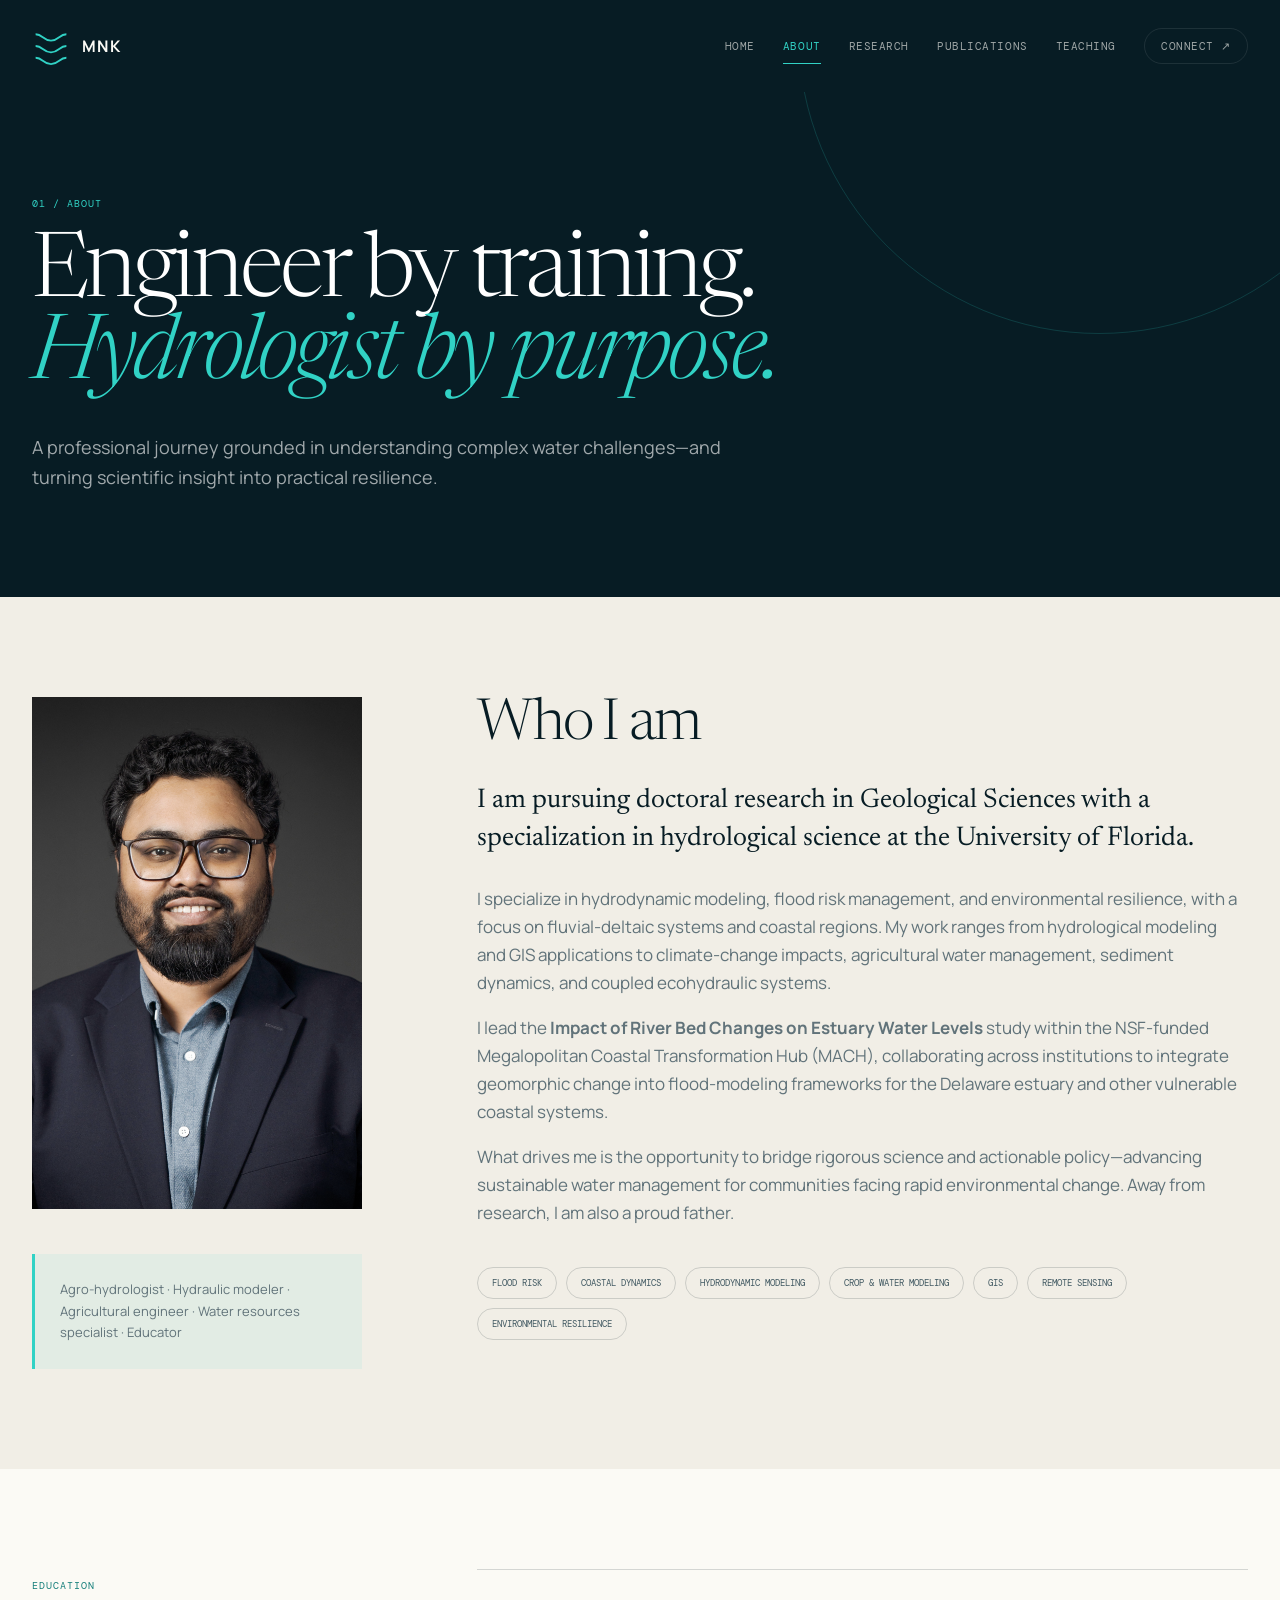
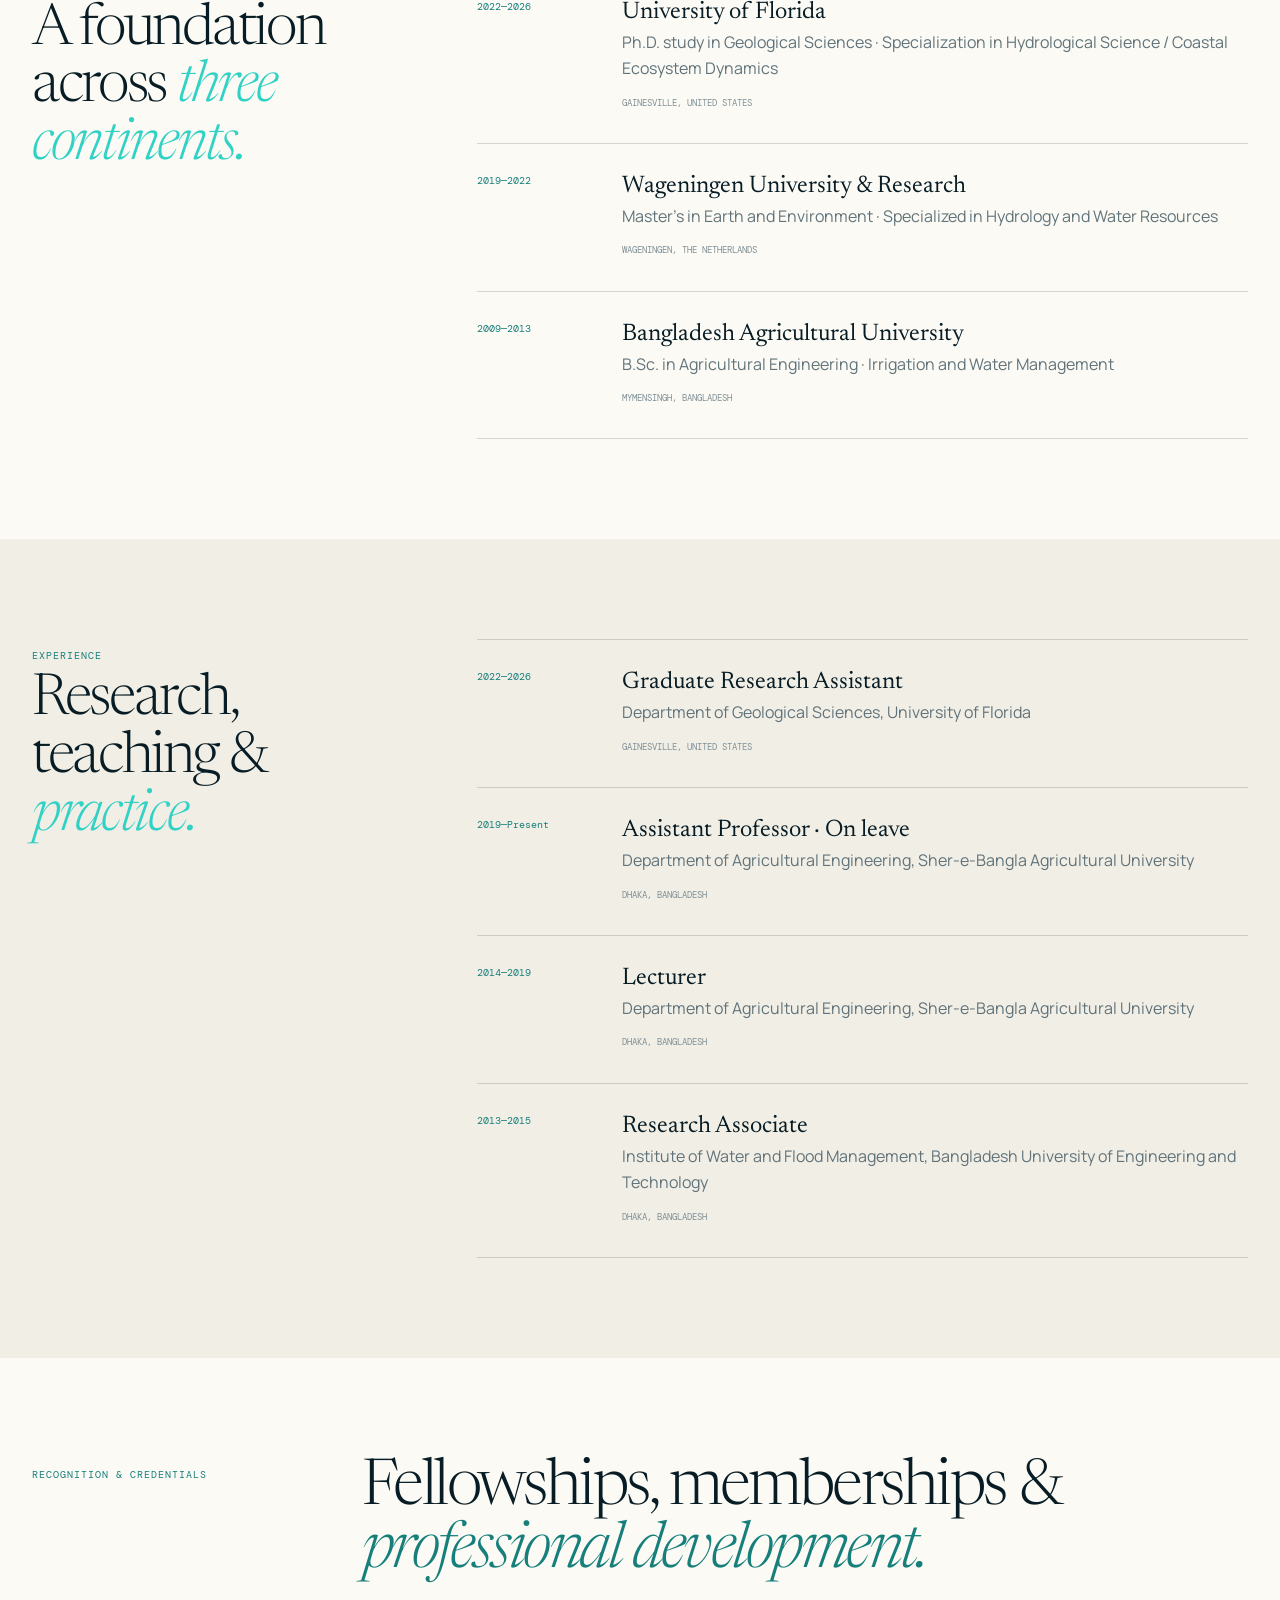
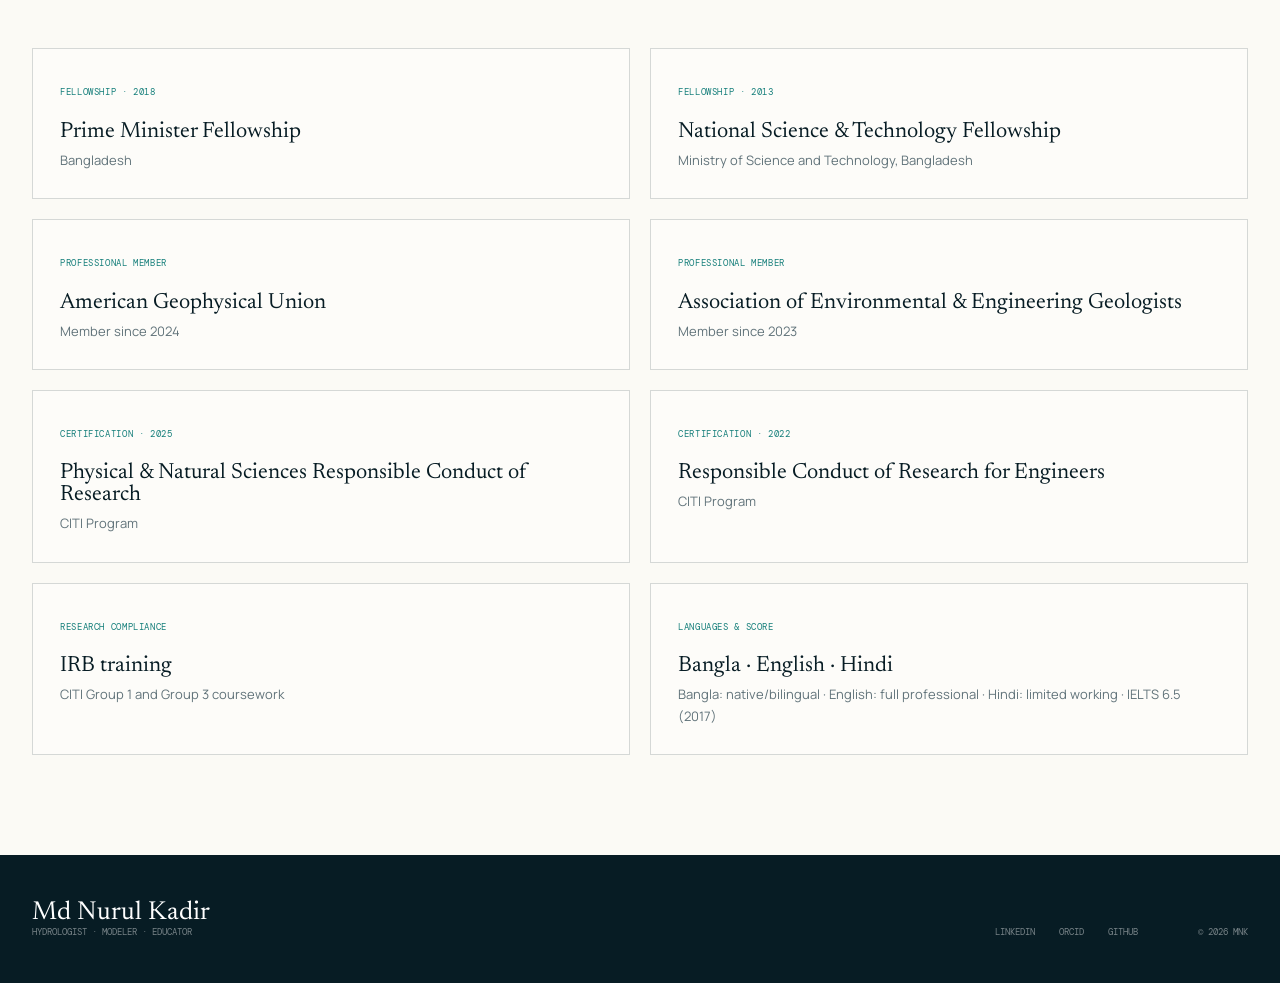
==== about.html @ e94e2f4f "Refactor about.html for improved structure and content Signed-off-by: mnkadir <98052305+mnkadir@user" ====
<!doctype html>
<html lang="en">
<head>
  <meta charset="UTF-8">
  <meta name="viewport" content="width=device-width, initial-scale=1">
  <meta name="description" content="Biography, education, experience, awards, certifications, languages, and professional affiliations of Md Nurul Kadir.">
  <title>About — Md Nurul Kadir</title>
  <link rel="icon" href="assets/favicon.svg">
  <link rel="preconnect" href="https://fonts.googleapis.com">
  <link rel="preconnect" href="https://fonts.gstatic.com" crossorigin>
  <link href="https://fonts.googleapis.com/css2?family=DM+Mono:wght@300;400;500&family=Manrope:wght@400;500;600;700&family=Newsreader:opsz,wght@6..72,300;6..72,400;6..72,500&display=swap" rel="stylesheet">
  <link rel="stylesheet" href="styles.css">
</head>

<body data-page="about">
  <a class="skip-link" href="#main">Skip to content</a>
  <div class="progress"></div>

  <header class="site-header">
    <a class="brand" href="index.html">
      <svg viewBox="0 0 42 42">
        <path d="M4 8c8 0 8 7 17 7s9-7 17-7M4 21c8 0 8 7 17 7s9-7 17-7M4 34c8 0 8 7 17 7s9-7 17-7"/>
      </svg>
      <span>MNK</span>
    </a>
    <button class="menu" aria-expanded="false" aria-controls="nav">
      <span></span>
      <span></span>
      <b class="sr-only">Menu</b>
    </button>
    <nav id="nav">
      <a data-nav="home" href="index.html">Home</a>
      <a data-nav="about" href="about.html">About</a>
      <a data-nav="research" href="research.html">Research</a>
      <a data-nav="publications" href="publications.html">Publications</a>
      <a data-nav="teaching" href="teaching.html">Teaching</a>
      <a data-nav="contact" class="nav-contact" href="contact.html">Connect ↗</a>
    </nav>
  </header>

  <main id="main">
    <section class="page-hero">
      <div class="shell reveal">
        <p class="page-kicker">01 / About</p>
        <h1>Engineer by training.<br><em>Hydrologist by purpose.</em></h1>
        <p class="page-lede">A professional journey grounded in understanding complex water challenges—and turning scientific insight into practical resilience.</p>
      </div>
    </section>

    <section class="page-section">
      <div class="shell split">
        <aside class="side-photo reveal">
          <img src="assets/md-nurul-kadir.jpg" alt="Portrait of Md Nurul Kadir" width="512" height="512">
          <div class="source-note">Agro-hydrologist · Hydraulic modeler · Agricultural engineer · Water resources specialist · Educator</div>
        </aside>

        <div class="prose reveal">
          <h2 class="content-title">Who I am</h2>
          <p class="lead">I am pursuing doctoral research in Geological Sciences with a specialization in hydrological science at the University of Florida.</p>
          <p>I specialize in hydrodynamic modeling, flood risk management, and environmental resilience, with a focus on fluvial-deltaic systems and coastal regions. My work ranges from hydrological modeling and GIS applications to climate-change impacts, agricultural water management, sediment dynamics, and coupled ecohydraulic systems.</p>
          <p>I lead the <a href="https://coastalhub.org" target="_blank" rel="noopener noreferrer"><strong>Impact of River Bed Changes on Estuary Water Levels</strong></a> study within the NSF-funded Megalopolitan Coastal Transformation Hub (MACH), collaborating across institutions to integrate geomorphic change into flood-modeling frameworks for the Delaware estuary and other vulnerable coastal systems.</p>
          <p>What drives me is the opportunity to bridge rigorous science and actionable policy—advancing sustainable water management for communities facing rapid environmental change. Away from research, I am also a proud father.</p>
          <div class="chips">
            <span>Flood risk</span>
            <span>Coastal dynamics</span>
            <span>Hydrodynamic modeling</span>
            <span>Crop &amp; water modeling</span>
            <span>GIS</span>
            <span>Remote sensing</span>
            <span>Environmental resilience</span>
          </div>
        </div>
      </div>
    </section>

    <section class="page-section white">
      <div class="shell split">
        <div>
          <p class="section-label reveal">Education</p>
          <h2 class="content-title reveal">A foundation across <em>three continents.</em></h2>
        </div>
        <div class="timeline reveal">
          <article>
            <time>2022—2026</time>
            <div>
              <h3>University of Florida</h3>
              <p>Ph.D. study in Geological Sciences · Specialization in Hydrological Science / Coastal Ecosystem Dynamics</p>
              <small>Gainesville, United States</small>
            </div>
          </article>
          <article>
            <time>2019—2022</time>
            <div>
              <h3>Wageningen University &amp; Research</h3>
              <p>Master’s in Earth and Environment · Specialized in Hydrology and Water Resources</p>
              <small>Wageningen, the Netherlands</small>
            </div>
          </article>
          <article>
            <time>2009—2013</time>
            <div>
              <h3>Bangladesh Agricultural University</h3>
              <p>B.Sc. in Agricultural Engineering · Irrigation and Water Management</p>
              <small>Mymensingh, Bangladesh</small>
            </div>
          </article>
        </div>
      </div>
    </section>

    <section class="page-section">
      <div class="shell split">
        <div>
          <p class="section-label reveal">Experience</p>
          <h2 class="content-title reveal">Research, teaching &amp; <em>practice.</em></h2>
        </div>
        <div class="timeline reveal">
          <article>
            <time>2022—2026</time>
            <div>
              <h3>Graduate Research Assistant</h3>
              <p>Department of Geological Sciences, University of Florida</p>
              <small>Gainesville, United States</small>
            </div>
          </article>
          <article>
            <time>2019—Present</time>
            <div>
              <h3>Assistant Professor · On leave</h3>
              <p>Department of Agricultural Engineering, Sher-e-Bangla Agricultural University</p>
              <small>Dhaka, Bangladesh</small>
            </div>
          </article>
          <article>
            <time>2014—2019</time>
            <div>
              <h3>Lecturer</h3>
              <p>Department of Agricultural Engineering, Sher-e-Bangla Agricultural University</p>
              <small>Dhaka, Bangladesh</small>
            </div>
          </article>
          <article>
            <time>2013—2015</time>
            <div>
              <h3>Research Associate</h3>
              <p>Institute of Water and Flood Management, Bangladesh University of Engineering and Technology</p>
              <small>Dhaka, Bangladesh</small>
            </div>
          </article>
        </div>
      </div>
    </section>

    <section class="page-section white">
      <div class="shell">
        <div class="section-head reveal">
          <p>Recognition &amp; credentials</p>
          <h2>Fellowships, memberships &amp; <em>professional development.</em></h2>
        </div>
        <div class="info-grid">
          <div class="info-card reveal">
            <span>Fellowship · 2018</span>
            <h3>Prime Minister Fellowship</h3>
            <p>Bangladesh</p>
          </div>
          <div class="info-card reveal">
            <span>Fellowship · 2013</span>
            <h3>National Science &amp; Technology Fellowship</h3>
            <p>Ministry of Science and Technology, Bangladesh</p>
          </div>
          <div class="info-card reveal">
            <span>Professional member</span>
            <h3>American Geophysical Union</h3>
            <p>Member since 2024</p>
          </div>
          <div class="info-card reveal">
            <span>Professional member</span>
            <h3>Association of Environmental &amp; Engineering Geologists</h3>
            <p>Member since 2023</p>
          </div>
          <div class="info-card reveal">
            <span>Certification · 2025</span>
            <h3>Physical &amp; Natural Sciences Responsible Conduct of Research</h3>
            <p>CITI Program</p>
          </div>
          <div class="info-card reveal">
            <span>Certification · 2022</span>
            <h3>Responsible Conduct of Research for Engineers</h3>
            <p>CITI Program</p>
          </div>
          <div class="info-card reveal">
            <span>Research compliance</span>
            <h3>IRB training</h3>
            <p>CITI Group 1 and Group 3 coursework</p>
          </div>
          <div class="info-card reveal">
            <span>Languages &amp; score</span>
            <h3>Bangla · English · Hindi</h3>
            <p>Bangla: native/bilingual · English: full professional · Hindi: limited working · IELTS 6.5 (2017)</p>
          </div>
        </div>
      </div>
    </section>
  </main>

  <footer class="footer">
    <div>
      <strong>Md Nurul Kadir</strong>
      <span>Hydrologist · Modeler · Educator</span>
    </div>
    <div class="socials">
      <a href="https://www.linkedin.com/in/md-nurul-kadir" target="_blank" rel="noopener noreferrer">LinkedIn</a>
      <a href="https://orcid.org/0000-0003-3397-5763" target="_blank" rel="noopener noreferrer">ORCID</a>
      <a href="https://github.com/mnkadir" target="_blank" rel="noopener noreferrer">GitHub</a>
    </div>
    <small>© <span data-year></span> MNK</small>
  </footer>

  <script src="script.js"></script>
</body>
</html>
---- styles.css ----
:root{--ink:#071c24;--ink2:#0c2a34;--paper:#f1eee6;--white:#fbfaf5;--aqua:#31d2c5;--aqua2:#a9ece4;--green:#167f7b;--muted:#61737a;--line:rgba(7,28,36,.16);--darkline:rgba(255,255,255,.15);--serif:"Newsreader",serif;--sans:"Manrope",sans-serif;--mono:"DM Mono",monospace;--shell:min(1220px,calc(100vw - 64px))}*{box-sizing:border-box}html{scroll-behavior:smooth}body{margin:0;background:var(--paper);color:var(--ink);font-family:var(--sans);line-height:1.65;overflow-x:hidden}a{color:inherit;text-decoration:none}img{max-width:100%;display:block}button{font:inherit;color:inherit}.shell{width:var(--shell);margin:auto}.section{padding:130px 0}.sr-only{position:absolute;width:1px;height:1px;padding:0;margin:-1px;overflow:hidden;clip:rect(0,0,0,0);white-space:nowrap;border:0}.skip-link{position:fixed;z-index:1000;left:10px;top:10px;background:var(--aqua);padding:10px;transform:translateY(-150%)}.skip-link:focus{transform:none}.progress{position:fixed;z-index:999;top:0;left:0;height:3px;background:var(--aqua);width:0}::selection{background:var(--aqua);color:var(--ink)}
.site-header{height:92px;padding:0 max(32px,calc((100vw - 1220px)/2));display:flex;align-items:center;justify-content:space-between;background:var(--ink);color:var(--white);position:relative;z-index:50}.brand{display:flex;align-items:center;gap:12px;font-weight:700;letter-spacing:.08em}.brand svg{width:38px;fill:none;stroke:var(--aqua);stroke-width:2}.site-header nav{display:flex;align-items:center;gap:28px;font:400 11px var(--mono);text-transform:uppercase;letter-spacing:.05em}.site-header nav a{opacity:.62;padding:10px 0;border-bottom:1px solid transparent}.site-header nav a:hover,.site-header nav a.active{opacity:1;color:var(--aqua);border-color:var(--aqua)}.site-header .nav-contact{border:1px solid var(--darkline);padding:10px 16px;border-radius:100px}.menu{display:none;background:none;border:0}.menu span{display:block;width:25px;height:1px;background:currentColor;margin:6px}
.hero{width:100%;min-height:calc(100svh - 92px);max-width:none;background:var(--ink);color:var(--white);position:relative;display:grid;grid-template-columns:minmax(0,1.15fr) minmax(360px,.85fr);grid-template-rows:1fr auto;padding:90px max(32px,calc((100vw - 1220px)/2)) 42px;overflow:hidden}.hero:before{content:"";position:absolute;inset:0;background-image:linear-gradient(rgba(255,255,255,.025) 1px,transparent 1px),linear-gradient(90deg,rgba(255,255,255,.025) 1px,transparent 1px);background-size:72px 72px}.hero-copy{z-index:2;align-self:center;padding-right:7vw}.eyebrow,.tag,.section-head>p,.page-kicker,.section-label{font:400 10px var(--mono);text-transform:uppercase;letter-spacing:.1em;color:var(--green)}.hero .eyebrow{color:var(--aqua2)}h1,h2{font-family:var(--serif);font-weight:300;letter-spacing:-.04em}h1{font-size:clamp(62px,6.3vw,105px);line-height:.91;margin:0}h1 em,h2 em,.big-copy em{color:var(--aqua);font-weight:300}.hero-intro{font-size:18px;color:rgba(255,255,255,.66);max-width:680px;margin:36px 0}.hero-intro strong{color:white}.actions{display:flex;gap:14px;flex-wrap:wrap}.button{display:inline-flex;justify-content:space-between;align-items:center;gap:28px;padding:15px 20px;min-width:185px;border:1px solid var(--line);font:500 10px var(--mono);text-transform:uppercase;letter-spacing:.06em;transition:.25s}.button:hover{transform:translateY(-3px)}.primary{background:var(--aqua);color:var(--ink);border-color:var(--aqua)}.ghost{border-color:var(--darkline)}.portrait-wrap{z-index:2;align-self:center;justify-self:center;width:min(31vw,410px)}.portrait-frame{position:relative;aspect-ratio:1;background:var(--ink2);border-radius:52% 48% 44% 56%;overflow:hidden;border:1px solid var(--darkline);box-shadow:0 28px 80px rgba(0,0,0,.3)}.portrait-frame:after{content:"";position:absolute;inset:0;background:linear-gradient(145deg,transparent 60%,rgba(49,210,197,.28));mix-blend-mode:screen}.portrait-frame img{width:100%;height:100%;object-fit:cover;filter:saturate(.82) contrast(1.04)}.portrait-ring{position:absolute;inset:8%;border:1px solid rgba(255,255,255,.25);border-radius:50%;z-index:2}.portrait-note{display:flex;justify-content:space-between;margin-top:22px;color:rgba(255,255,255,.46);font:400 9px var(--mono);text-transform:uppercase;letter-spacing:.08em}.portrait-note span{color:var(--aqua)}.portrait-note p{margin:0;text-align:right}.hero-stats{z-index:2;grid-column:1/-1;display:flex;align-items:center;gap:50px;border-top:1px solid var(--darkline);padding-top:24px}.hero-stats>div{display:flex;align-items:center;gap:14px}.hero-stats strong{font:300 30px var(--serif);color:var(--aqua)}.hero-stats span,.hero-stats small{font:400 9px/1.5 var(--mono);text-transform:uppercase;color:rgba(255,255,255,.43)}.hero-stats small{margin-left:auto}.hero-river{position:absolute;right:-50px;top:-80px;width:58%;height:120%;fill:none;stroke:rgba(49,210,197,.13);stroke-width:5}
.intro-band{padding:125px 0;background:var(--white)}.two-col{display:grid;grid-template-columns:.33fr 1fr;gap:9vw}.big-copy{font:300 clamp(42px,5vw,74px)/1 var(--serif);letter-spacing:-.035em;margin:0 0 35px}.big-copy em{color:var(--green)}.body-copy{max-width:760px;color:var(--muted);font-size:18px}.text-link{display:inline-block;margin-top:24px;padding-bottom:6px;border-bottom:1px solid var(--line);font:500 10px var(--mono);text-transform:uppercase;letter-spacing:.07em}.section-head{display:grid;grid-template-columns:.3fr 1fr;gap:5vw;align-items:start;margin-bottom:65px}.section-head h2{font-size:clamp(48px,5vw,76px);line-height:.98;margin:0}.section-head h2 em{color:var(--green)}.section-head.light>p{color:var(--aqua)}.section-head.light h2 em{color:var(--aqua)}.card-grid{display:grid;grid-template-columns:repeat(3,1fr);border-top:1px solid var(--line);border-bottom:1px solid var(--line)}.focus-card{padding:36px 38px 42px 0;transition:.25s}.focus-card+.focus-card{padding-left:38px;border-left:1px solid var(--line)}.focus-card:hover{background:rgba(255,255,255,.34);padding-right:26px;padding-left:26px}.focus-card>span{font:400 9px var(--mono);color:var(--green)}.focus-card h3{margin:45px 0 15px;font:400 27px/1.15 var(--serif)}.focus-card p{color:var(--muted);font-size:14px}.focus-card b{font:500 9px var(--mono);text-transform:uppercase;color:var(--green)}
.feature-dark{background:var(--ink2);color:var(--white)}.feature-project{display:grid;grid-template-columns:.9fr 1.1fr;gap:8vw;align-items:center}.feature-project h3{font:400 clamp(36px,4vw,58px)/1.03 var(--serif);margin:20px 0}.feature-project p:not(.tag){color:rgba(255,255,255,.6)}.tag{color:var(--aqua)}.project-viz{min-height:470px;position:relative;overflow:hidden;background:radial-gradient(circle at 55% 65%,rgba(49,210,197,.3),transparent 47%),repeating-linear-gradient(170deg,transparent 0 39px,rgba(255,255,255,.045) 40px 41px),var(--ink);border:1px solid var(--darkline)}.project-viz span{position:absolute;width:150%;height:120px;left:-25%;border:2px solid var(--aqua);border-radius:50%;transform:rotate(-12deg)}.project-viz span:nth-child(1){top:27%}.project-viz span:nth-child(2){top:45%;opacity:.5}.project-viz span:nth-child(3){top:63%;opacity:.2}.project-viz i{position:absolute;top:10%;bottom:10%;left:65%;border-left:1px dashed rgba(255,255,255,.5)}.project-viz b{position:absolute;right:24px;top:20px;color:var(--aqua);font:300 40px var(--mono)}.output-list{border-top:1px solid var(--line)}.output{display:grid;grid-template-columns:90px 1fr 30px;gap:25px;align-items:center;padding:29px 5px;border-bottom:1px solid var(--line);transition:.2s}.output:hover{padding-inline:18px;background:var(--white)}.output span{font:400 10px var(--mono);color:var(--green)}.output h3{font:400 23px/1.2 var(--serif);margin:0}.output b{color:var(--green)}.cta{padding:125px 0;background:var(--green);color:white}.cta p{font:400 10px var(--mono);text-transform:uppercase;letter-spacing:.1em}.cta h2{max-width:1050px;font-size:clamp(58px,7vw,105px);line-height:.92;margin:25px 0 45px}.cta h2 em{color:var(--aqua2)}.button.light{background:white;color:var(--ink)}.footer{padding:45px max(32px,calc((100vw - 1220px)/2));background:var(--ink);color:white;display:grid;grid-template-columns:1fr auto auto;gap:60px;align-items:end}.footer>div:first-child{display:flex;flex-direction:column}.footer strong{font:400 26px var(--serif)}.footer span,.footer small,.socials{font:400 9px var(--mono);text-transform:uppercase;color:rgba(255,255,255,.45)}.socials{display:flex;gap:24px}.socials a:hover{color:var(--aqua)}
.page-hero{background:var(--ink);color:white;padding:95px 0 105px;position:relative;overflow:hidden}.page-hero:after{content:"";position:absolute;width:600px;height:600px;border:1px solid rgba(49,210,197,.18);border-radius:50%;right:-120px;top:-360px}.page-hero h1{max-width:980px;font-size:clamp(62px,7vw,105px)}.page-hero .page-kicker{color:var(--aqua);margin-bottom:25px}.page-hero .page-lede{max-width:740px;color:rgba(255,255,255,.62);font-size:18px;margin:35px 0 0}.page-section{padding:100px 0}.page-section.white{background:var(--white)}.split{display:grid;grid-template-columns:.6fr 1.4fr;gap:9vw}.split h2,.content-title{font-size:clamp(42px,4.5vw,68px);line-height:1;margin:0}.prose p{color:var(--muted);font-size:17px}.prose .lead{font:400 27px/1.4 var(--serif);color:var(--ink)}.info-grid{display:grid;grid-template-columns:repeat(2,1fr);gap:20px;margin-top:55px}.info-card{padding:27px;border:1px solid var(--line);background:rgba(255,255,255,.32)}.info-card span,.meta{font:400 9px var(--mono);color:var(--green);text-transform:uppercase;letter-spacing:.07em}.info-card h3{font:400 22px var(--serif);margin:18px 0 7px}.info-card p{font-size:13px;margin:0;color:var(--muted)}.timeline{border-top:1px solid var(--line)}.timeline article{display:grid;grid-template-columns:120px 1fr;gap:25px;padding:30px 0;border-bottom:1px solid var(--line)}.timeline time{font:400 10px var(--mono);color:var(--green)}.timeline h3{font:400 24px var(--serif);margin:0}.timeline p{margin:5px 0;color:var(--muted)}.timeline small{font:400 9px var(--mono);text-transform:uppercase;color:#809096}.chips{display:flex;gap:9px;flex-wrap:wrap;margin-top:40px}.chips span{padding:9px 14px;border:1px solid var(--line);border-radius:100px;font:400 9px var(--mono);text-transform:uppercase;color:#425a63}.side-photo{position:sticky;top:40px}.side-photo img{width:100%;aspect-ratio:4/5;object-fit:cover;filter:saturate(.8)}
.project-stack{border-top:1px solid var(--line)}.project-row{display:grid;grid-template-columns:90px .75fr 1.25fr;gap:35px;padding:52px 0;border-bottom:1px solid var(--line)}.project-row>span{font:400 10px var(--mono);color:var(--green)}.project-row h2{font:400 36px/1.05 var(--serif);margin:0}.project-row h3{font:400 22px var(--serif);margin:0 0 12px}.project-row p{color:var(--muted)}.project-row ul{padding-left:18px;color:var(--muted)}.project-row .links{display:flex;gap:22px;flex-wrap:wrap}.project-row .links a{font:500 9px var(--mono);text-transform:uppercase;color:var(--green);border-bottom:1px solid var(--line)}
.pub-controls{display:flex;justify-content:space-between;align-items:end;gap:30px;margin-bottom:35px}.pub-controls p{margin:0;color:var(--muted)}.pub-list{counter-reset:pub;border-top:1px solid var(--line)}.pub{counter-increment:pub;display:grid;grid-template-columns:55px 1fr 30px;gap:20px;align-items:start;padding:23px 5px;border-bottom:1px solid var(--line)}.pub:before{content:counter(pub,decimal-leading-zero);font:400 9px var(--mono);color:var(--green);margin-top:5px}.pub h2{font:400 22px/1.25 var(--serif);margin:0}.pub p{font:400 9px var(--mono);text-transform:uppercase;color:#7e8e94;margin:8px 0 0}.pub>b{color:var(--green)}.pub:hover h2{color:var(--green)}
.video-grid{display:grid;grid-template-columns:repeat(2,1fr);gap:28px}.video-card{background:var(--white);border:1px solid var(--line)}.video-frame{aspect-ratio:16/9}.video-frame iframe{width:100%;height:100%;border:0}.video-card div:last-child{padding:25px}.video-card h2{font:400 27px var(--serif);margin:0 0 8px}.video-card p{color:var(--muted);margin:0}.principles{display:grid;grid-template-columns:repeat(3,1fr);gap:1px;background:var(--line);border:1px solid var(--line)}.principle{background:var(--paper);padding:34px}.principle span{font:400 9px var(--mono);color:var(--green)}.principle h3{font:400 24px var(--serif)}.principle p{font-size:14px;color:var(--muted)}
.contact-grid{display:grid;grid-template-columns:1fr 1fr;gap:9vw}.contact-big{font:300 clamp(45px,5vw,75px)/1 var(--serif);margin:0}.contact-list{border-top:1px solid var(--line)}.contact-list a,.contact-list div{display:grid;grid-template-columns:120px 1fr auto;gap:20px;padding:23px 0;border-bottom:1px solid var(--line)}.contact-list span{font:400 9px var(--mono);text-transform:uppercase;color:var(--green)}.contact-list b{font-weight:500}.contact-list a:hover b{color:var(--green)}.source-note{padding:25px;border-left:3px solid var(--aqua);background:rgba(49,210,197,.08);color:var(--muted);font-size:13px;margin-top:45px}.reveal{opacity:0;transform:translateY(20px);transition:opacity .7s,transform .7s}.reveal.visible{opacity:1;transform:none}
@media(max-width:900px){:root{--shell:min(100% - 38px,760px)}.section{padding:95px 0}.site-header{padding-inline:20px}.menu{display:block}.site-header nav{display:none;position:absolute;top:92px;left:18px;right:18px;background:var(--paper);color:var(--ink);padding:25px;flex-direction:column;align-items:stretch;box-shadow:0 30px 50px rgba(0,0,0,.25)}.site-header nav.open{display:flex}.site-header nav a{padding:8px}.hero{grid-template-columns:1fr;padding:75px 20px 35px}.hero-copy{padding:0}.portrait-wrap{width:min(75vw,400px);margin-top:65px}.hero-stats{grid-column:1;flex-wrap:wrap;margin-top:55px}.hero-stats small{width:100%;margin:0}.two-col,.section-head,.feature-project,.split,.contact-grid{grid-template-columns:1fr}.card-grid{grid-template-columns:1fr}.focus-card,.focus-card+.focus-card{padding:32px 0;border-left:0;border-top:1px solid var(--line)}.project-row{grid-template-columns:55px 1fr}.project-row>div:last-child{grid-column:2}.video-grid,.principles{grid-template-columns:1fr}.side-photo{position:static;max-width:420px}.footer{grid-template-columns:1fr;gap:25px}.page-hero{padding:75px 0}.section-head{gap:25px}}
@media(max-width:570px){:root{--shell:calc(100% - 30px)}.hero h1{font-size:59px}.hero-intro{font-size:16px}.hero-stats{display:grid;grid-template-columns:1fr}.actions{flex-direction:column}.actions .button{width:100%}.portrait-wrap{width:88vw}.big-copy{font-size:45px}.info-grid{grid-template-columns:1fr}.timeline article{grid-template-columns:85px 1fr}.project-row{grid-template-columns:1fr}.project-row>div:last-child{grid-column:1}.pub{grid-template-columns:36px 1fr 20px}.contact-list a,.contact-list div{grid-template-columns:90px 1fr}.contact-list a>em{display:none}.footer{padding-inline:18px}.socials{flex-wrap:wrap}}
@media(prefers-reduced-motion:reduce){html{scroll-behavior:auto}*,*:before,*:after{animation:none!important;transition:none!important}.reveal{opacity:1;transform:none}}
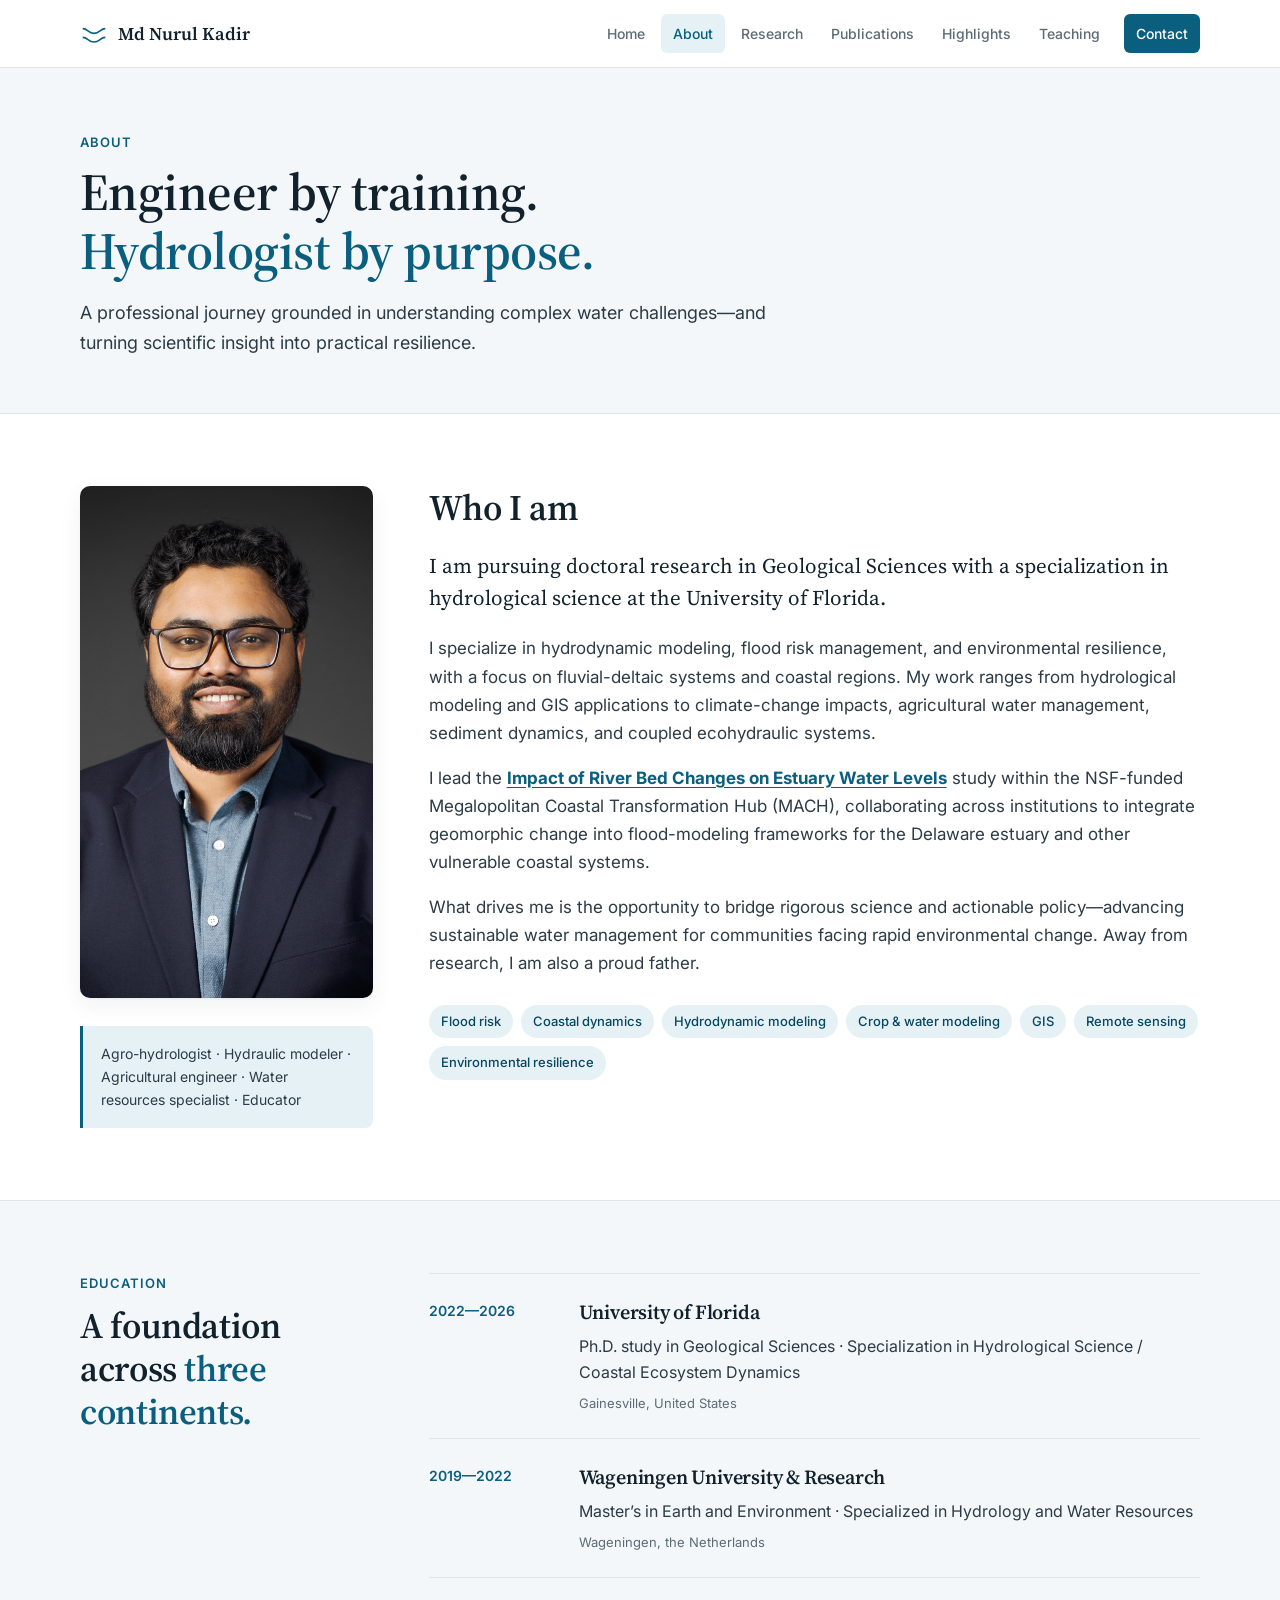
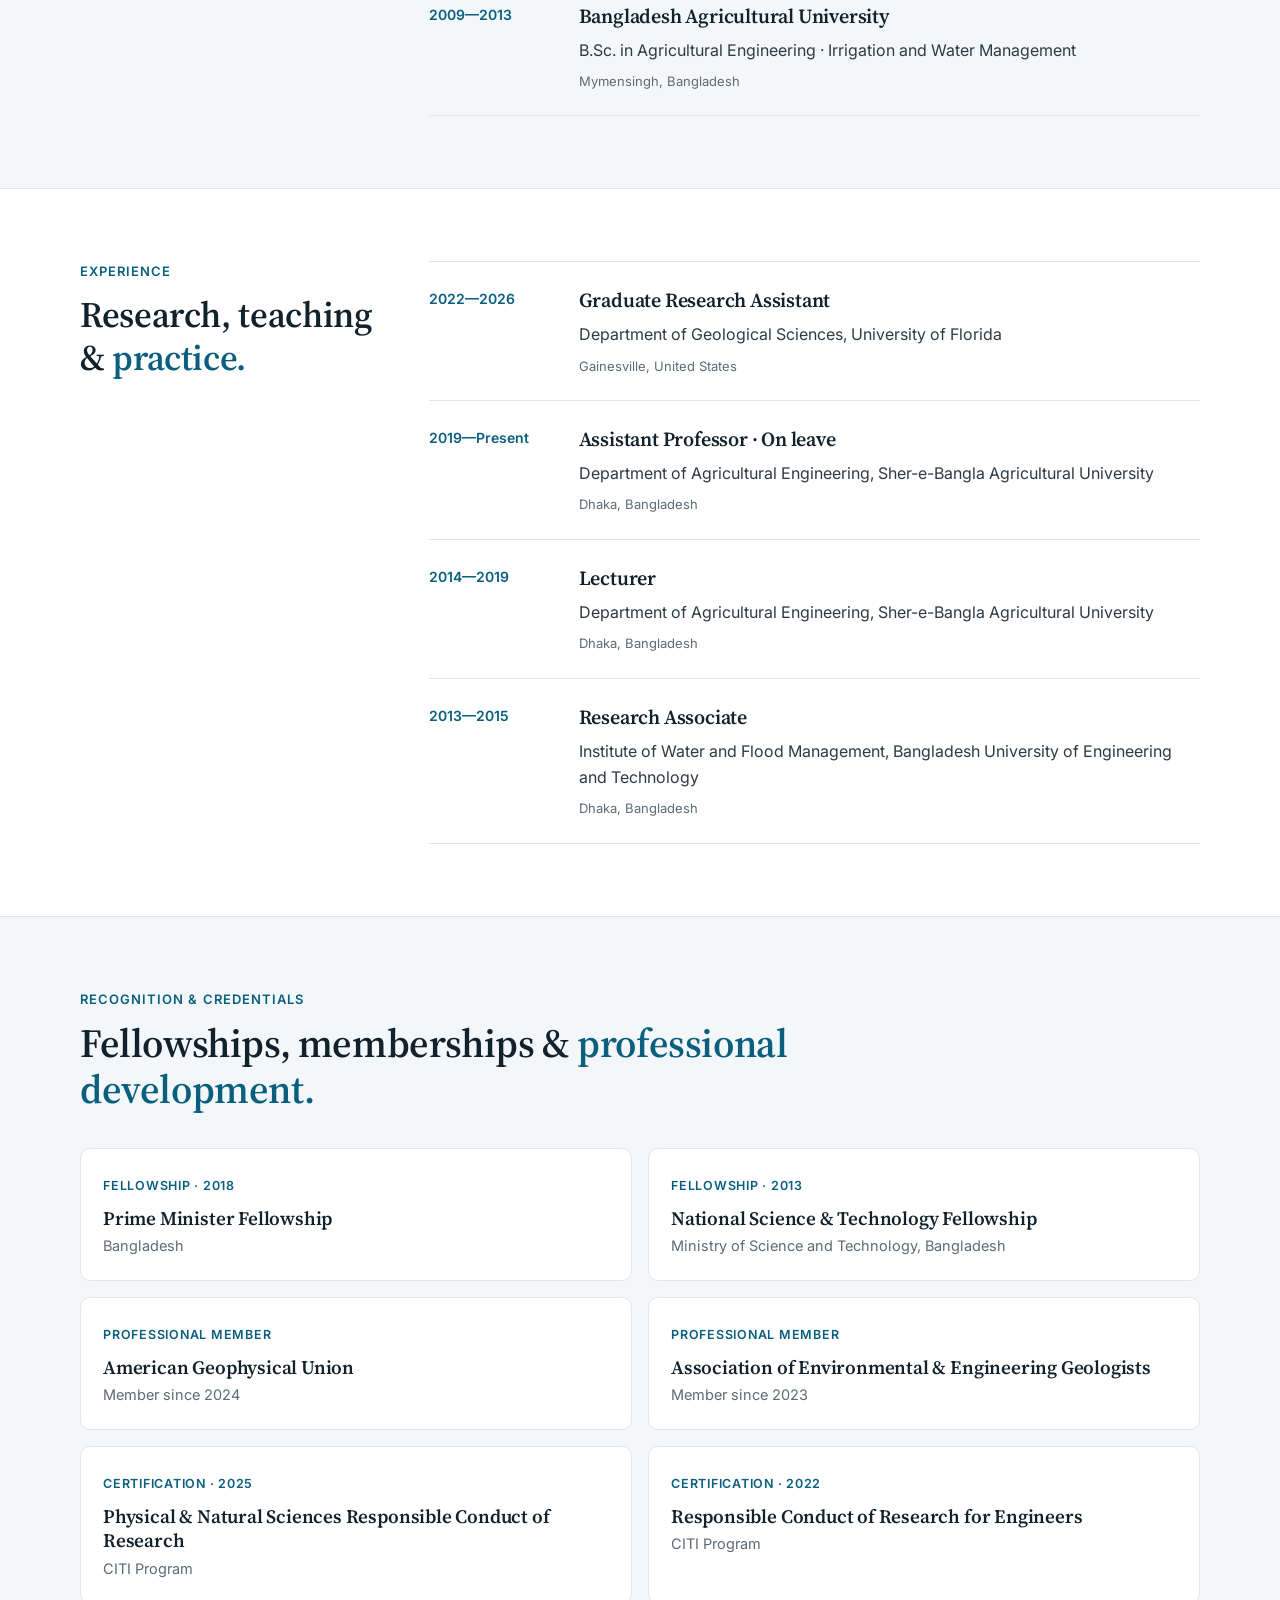
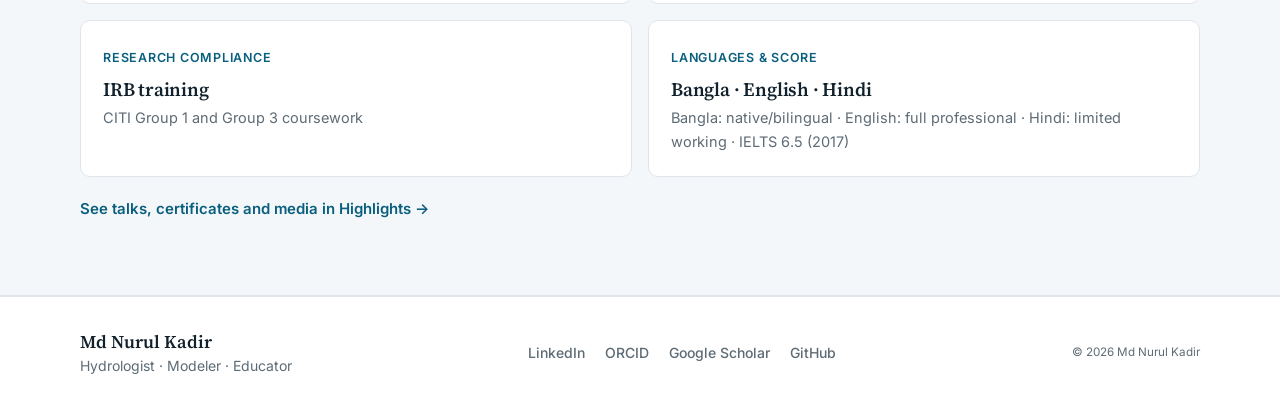
==== commit 29823fca: "Redesign portfolio with light academic theme; add Highlights page, Recent news and form-based update" ====
--- a/about.html
+++ b/about.html
@@ -8,40 +8,35 @@
   <link rel="icon" href="assets/favicon.svg">
   <link rel="preconnect" href="https://fonts.googleapis.com">
   <link rel="preconnect" href="https://fonts.gstatic.com" crossorigin>
-  <link href="https://fonts.googleapis.com/css2?family=DM+Mono:wght@300;400;500&family=Manrope:wght@400;500;600;700&family=Newsreader:opsz,wght@6..72,300;6..72,400;6..72,500&display=swap" rel="stylesheet">
+  <link href="https://fonts.googleapis.com/css2?family=Inter:wght@400;500;600&family=Source+Serif+4:opsz,wght@8..60,400;8..60,600&display=swap" rel="stylesheet">
   <link rel="stylesheet" href="styles.css">
 </head>
 
 <body data-page="about">
   <a class="skip-link" href="#main">Skip to content</a>
-  <div class="progress"></div>
+  <div class="progress" aria-hidden="true"></div>
 
   <header class="site-header">
     <a class="brand" href="index.html">
-      <svg viewBox="0 0 42 42">
-        <path d="M4 8c8 0 8 7 17 7s9-7 17-7M4 21c8 0 8 7 17 7s9-7 17-7M4 34c8 0 8 7 17 7s9-7 17-7"/>
-      </svg>
-      <span>MNK</span>
+      <svg viewBox="0 0 42 42" aria-hidden="true"><path d="M4 13c8 0 8 7 17 7s9-7 17-7M4 26c8 0 8 7 17 7s9-7 17-7"/></svg>
+      <span>Md Nurul Kadir</span>
     </a>
-    <button class="menu" aria-expanded="false" aria-controls="nav">
-      <span></span>
-      <span></span>
-      <b class="sr-only">Menu</b>
-    </button>
+    <button class="menu" aria-expanded="false" aria-controls="nav"><span></span><span></span><b class="sr-only">Menu</b></button>
     <nav id="nav">
       <a data-nav="home" href="index.html">Home</a>
       <a data-nav="about" href="about.html">About</a>
       <a data-nav="research" href="research.html">Research</a>
       <a data-nav="publications" href="publications.html">Publications</a>
+      <a data-nav="highlights" href="highlights.html">Highlights</a>
       <a data-nav="teaching" href="teaching.html">Teaching</a>
-      <a data-nav="contact" class="nav-contact" href="contact.html">Connect ↗</a>
+      <a data-nav="contact" class="nav-contact" href="contact.html">Contact</a>
     </nav>
   </header>
 
   <main id="main">
     <section class="page-hero">
       <div class="shell reveal">
-        <p class="page-kicker">01 / About</p>
+        <p class="page-kicker">About</p>
         <h1>Engineer by training.<br><em>Hydrologist by purpose.</em></h1>
         <p class="page-lede">A professional journey grounded in understanding complex water challenges—and turning scientific insight into practical resilience.</p>
       </div>
@@ -58,7 +53,7 @@
           <h2 class="content-title">Who I am</h2>
           <p class="lead">I am pursuing doctoral research in Geological Sciences with a specialization in hydrological science at the University of Florida.</p>
           <p>I specialize in hydrodynamic modeling, flood risk management, and environmental resilience, with a focus on fluvial-deltaic systems and coastal regions. My work ranges from hydrological modeling and GIS applications to climate-change impacts, agricultural water management, sediment dynamics, and coupled ecohydraulic systems.</p>
-          <p>I lead the <a href="https://coastalhub.org" target="_blank" rel="noopener noreferrer"><strong>Impact of River Bed Changes on Estuary Water Levels</strong></a> study within the NSF-funded Megalopolitan Coastal Transformation Hub (MACH), collaborating across institutions to integrate geomorphic change into flood-modeling frameworks for the Delaware estuary and other vulnerable coastal systems.</p>
+          <p>I lead the <a href="https://coastalhub.org/mach-focus-areas/coastal-climate-risk/riverbed-delaware-estuary/" target="_blank" rel="noopener noreferrer"><strong>Impact of River Bed Changes on Estuary Water Levels</strong></a> study within the NSF-funded Megalopolitan Coastal Transformation Hub (MACH), collaborating across institutions to integrate geomorphic change into flood-modeling frameworks for the Delaware estuary and other vulnerable coastal systems.</p>
           <p>What drives me is the opportunity to bridge rigorous science and actionable policy—advancing sustainable water management for communities facing rapid environmental change. Away from research, I am also a proud father.</p>
           <div class="chips">
             <span>Flood risk</span>
@@ -199,21 +194,20 @@
             <p>Bangla: native/bilingual · English: full professional · Hindi: limited working · IELTS 6.5 (2017)</p>
           </div>
         </div>
+        <a class="text-link" href="highlights.html">See talks, certificates and media in Highlights →</a>
       </div>
     </section>
   </main>
 
   <footer class="footer">
-    <div>
-      <strong>Md Nurul Kadir</strong>
-      <span>Hydrologist · Modeler · Educator</span>
+    <div><strong>Md Nurul Kadir</strong><span>Hydrologist · Modeler · Educator</span></div>
+    <div class="socials">
+      <a href="https://www.linkedin.com/in/md-nurul-kadir" target="_blank" rel="noopener">LinkedIn</a>
+      <a href="https://orcid.org/0000-0003-3397-5763" target="_blank" rel="noopener">ORCID</a>
+      <a href="https://scholar.google.com/citations?user=dc0bK9sAAAAJ" target="_blank" rel="noopener">Google Scholar</a>
+      <a href="https://github.com/mnkadir" target="_blank" rel="noopener">GitHub</a>
     </div>
-    <div class="socials">
-      <a href="https://www.linkedin.com/in/md-nurul-kadir" target="_blank" rel="noopener noreferrer">LinkedIn</a>
-      <a href="https://orcid.org/0000-0003-3397-5763" target="_blank" rel="noopener noreferrer">ORCID</a>
-      <a href="https://github.com/mnkadir" target="_blank" rel="noopener noreferrer">GitHub</a>
-    </div>
-    <small>© <span data-year></span> MNK</small>
+    <small>© <span data-year></span> Md Nurul Kadir</small>
   </footer>
 
   <script src="script.js"></script>
--- a/styles.css
+++ b/styles.css
@@ -1,13 +1,351 @@
-:root{--ink:#071c24;--ink2:#0c2a34;--paper:#f1eee6;--white:#fbfaf5;--aqua:#31d2c5;--aqua2:#a9ece4;--green:#167f7b;--muted:#61737a;--line:rgba(7,28,36,.16);--darkline:rgba(255,255,255,.15);--serif:"Newsreader",serif;--sans:"Manrope",sans-serif;--mono:"DM Mono",monospace;--shell:min(1220px,calc(100vw - 64px))}*{box-sizing:border-box}html{scroll-behavior:smooth}body{margin:0;background:var(--paper);color:var(--ink);font-family:var(--sans);line-height:1.65;overflow-x:hidden}a{color:inherit;text-decoration:none}img{max-width:100%;display:block}button{font:inherit;color:inherit}.shell{width:var(--shell);margin:auto}.section{padding:130px 0}.sr-only{position:absolute;width:1px;height:1px;padding:0;margin:-1px;overflow:hidden;clip:rect(0,0,0,0);white-space:nowrap;border:0}.skip-link{position:fixed;z-index:1000;left:10px;top:10px;background:var(--aqua);padding:10px;transform:translateY(-150%)}.skip-link:focus{transform:none}.progress{position:fixed;z-index:999;top:0;left:0;height:3px;background:var(--aqua);width:0}::selection{background:var(--aqua);color:var(--ink)}
-.site-header{height:92px;padding:0 max(32px,calc((100vw - 1220px)/2));display:flex;align-items:center;justify-content:space-between;background:var(--ink);color:var(--white);position:relative;z-index:50}.brand{display:flex;align-items:center;gap:12px;font-weight:700;letter-spacing:.08em}.brand svg{width:38px;fill:none;stroke:var(--aqua);stroke-width:2}.site-header nav{display:flex;align-items:center;gap:28px;font:400 11px var(--mono);text-transform:uppercase;letter-spacing:.05em}.site-header nav a{opacity:.62;padding:10px 0;border-bottom:1px solid transparent}.site-header nav a:hover,.site-header nav a.active{opacity:1;color:var(--aqua);border-color:var(--aqua)}.site-header .nav-contact{border:1px solid var(--darkline);padding:10px 16px;border-radius:100px}.menu{display:none;background:none;border:0}.menu span{display:block;width:25px;height:1px;background:currentColor;margin:6px}
-.hero{width:100%;min-height:calc(100svh - 92px);max-width:none;background:var(--ink);color:var(--white);position:relative;display:grid;grid-template-columns:minmax(0,1.15fr) minmax(360px,.85fr);grid-template-rows:1fr auto;padding:90px max(32px,calc((100vw - 1220px)/2)) 42px;overflow:hidden}.hero:before{content:"";position:absolute;inset:0;background-image:linear-gradient(rgba(255,255,255,.025) 1px,transparent 1px),linear-gradient(90deg,rgba(255,255,255,.025) 1px,transparent 1px);background-size:72px 72px}.hero-copy{z-index:2;align-self:center;padding-right:7vw}.eyebrow,.tag,.section-head>p,.page-kicker,.section-label{font:400 10px var(--mono);text-transform:uppercase;letter-spacing:.1em;color:var(--green)}.hero .eyebrow{color:var(--aqua2)}h1,h2{font-family:var(--serif);font-weight:300;letter-spacing:-.04em}h1{font-size:clamp(62px,6.3vw,105px);line-height:.91;margin:0}h1 em,h2 em,.big-copy em{color:var(--aqua);font-weight:300}.hero-intro{font-size:18px;color:rgba(255,255,255,.66);max-width:680px;margin:36px 0}.hero-intro strong{color:white}.actions{display:flex;gap:14px;flex-wrap:wrap}.button{display:inline-flex;justify-content:space-between;align-items:center;gap:28px;padding:15px 20px;min-width:185px;border:1px solid var(--line);font:500 10px var(--mono);text-transform:uppercase;letter-spacing:.06em;transition:.25s}.button:hover{transform:translateY(-3px)}.primary{background:var(--aqua);color:var(--ink);border-color:var(--aqua)}.ghost{border-color:var(--darkline)}.portrait-wrap{z-index:2;align-self:center;justify-self:center;width:min(31vw,410px)}.portrait-frame{position:relative;aspect-ratio:1;background:var(--ink2);border-radius:52% 48% 44% 56%;overflow:hidden;border:1px solid var(--darkline);box-shadow:0 28px 80px rgba(0,0,0,.3)}.portrait-frame:after{content:"";position:absolute;inset:0;background:linear-gradient(145deg,transparent 60%,rgba(49,210,197,.28));mix-blend-mode:screen}.portrait-frame img{width:100%;height:100%;object-fit:cover;filter:saturate(.82) contrast(1.04)}.portrait-ring{position:absolute;inset:8%;border:1px solid rgba(255,255,255,.25);border-radius:50%;z-index:2}.portrait-note{display:flex;justify-content:space-between;margin-top:22px;color:rgba(255,255,255,.46);font:400 9px var(--mono);text-transform:uppercase;letter-spacing:.08em}.portrait-note span{color:var(--aqua)}.portrait-note p{margin:0;text-align:right}.hero-stats{z-index:2;grid-column:1/-1;display:flex;align-items:center;gap:50px;border-top:1px solid var(--darkline);padding-top:24px}.hero-stats>div{display:flex;align-items:center;gap:14px}.hero-stats strong{font:300 30px var(--serif);color:var(--aqua)}.hero-stats span,.hero-stats small{font:400 9px/1.5 var(--mono);text-transform:uppercase;color:rgba(255,255,255,.43)}.hero-stats small{margin-left:auto}.hero-river{position:absolute;right:-50px;top:-80px;width:58%;height:120%;fill:none;stroke:rgba(49,210,197,.13);stroke-width:5}
-.intro-band{padding:125px 0;background:var(--white)}.two-col{display:grid;grid-template-columns:.33fr 1fr;gap:9vw}.big-copy{font:300 clamp(42px,5vw,74px)/1 var(--serif);letter-spacing:-.035em;margin:0 0 35px}.big-copy em{color:var(--green)}.body-copy{max-width:760px;color:var(--muted);font-size:18px}.text-link{display:inline-block;margin-top:24px;padding-bottom:6px;border-bottom:1px solid var(--line);font:500 10px var(--mono);text-transform:uppercase;letter-spacing:.07em}.section-head{display:grid;grid-template-columns:.3fr 1fr;gap:5vw;align-items:start;margin-bottom:65px}.section-head h2{font-size:clamp(48px,5vw,76px);line-height:.98;margin:0}.section-head h2 em{color:var(--green)}.section-head.light>p{color:var(--aqua)}.section-head.light h2 em{color:var(--aqua)}.card-grid{display:grid;grid-template-columns:repeat(3,1fr);border-top:1px solid var(--line);border-bottom:1px solid var(--line)}.focus-card{padding:36px 38px 42px 0;transition:.25s}.focus-card+.focus-card{padding-left:38px;border-left:1px solid var(--line)}.focus-card:hover{background:rgba(255,255,255,.34);padding-right:26px;padding-left:26px}.focus-card>span{font:400 9px var(--mono);color:var(--green)}.focus-card h3{margin:45px 0 15px;font:400 27px/1.15 var(--serif)}.focus-card p{color:var(--muted);font-size:14px}.focus-card b{font:500 9px var(--mono);text-transform:uppercase;color:var(--green)}
-.feature-dark{background:var(--ink2);color:var(--white)}.feature-project{display:grid;grid-template-columns:.9fr 1.1fr;gap:8vw;align-items:center}.feature-project h3{font:400 clamp(36px,4vw,58px)/1.03 var(--serif);margin:20px 0}.feature-project p:not(.tag){color:rgba(255,255,255,.6)}.tag{color:var(--aqua)}.project-viz{min-height:470px;position:relative;overflow:hidden;background:radial-gradient(circle at 55% 65%,rgba(49,210,197,.3),transparent 47%),repeating-linear-gradient(170deg,transparent 0 39px,rgba(255,255,255,.045) 40px 41px),var(--ink);border:1px solid var(--darkline)}.project-viz span{position:absolute;width:150%;height:120px;left:-25%;border:2px solid var(--aqua);border-radius:50%;transform:rotate(-12deg)}.project-viz span:nth-child(1){top:27%}.project-viz span:nth-child(2){top:45%;opacity:.5}.project-viz span:nth-child(3){top:63%;opacity:.2}.project-viz i{position:absolute;top:10%;bottom:10%;left:65%;border-left:1px dashed rgba(255,255,255,.5)}.project-viz b{position:absolute;right:24px;top:20px;color:var(--aqua);font:300 40px var(--mono)}.output-list{border-top:1px solid var(--line)}.output{display:grid;grid-template-columns:90px 1fr 30px;gap:25px;align-items:center;padding:29px 5px;border-bottom:1px solid var(--line);transition:.2s}.output:hover{padding-inline:18px;background:var(--white)}.output span{font:400 10px var(--mono);color:var(--green)}.output h3{font:400 23px/1.2 var(--serif);margin:0}.output b{color:var(--green)}.cta{padding:125px 0;background:var(--green);color:white}.cta p{font:400 10px var(--mono);text-transform:uppercase;letter-spacing:.1em}.cta h2{max-width:1050px;font-size:clamp(58px,7vw,105px);line-height:.92;margin:25px 0 45px}.cta h2 em{color:var(--aqua2)}.button.light{background:white;color:var(--ink)}.footer{padding:45px max(32px,calc((100vw - 1220px)/2));background:var(--ink);color:white;display:grid;grid-template-columns:1fr auto auto;gap:60px;align-items:end}.footer>div:first-child{display:flex;flex-direction:column}.footer strong{font:400 26px var(--serif)}.footer span,.footer small,.socials{font:400 9px var(--mono);text-transform:uppercase;color:rgba(255,255,255,.45)}.socials{display:flex;gap:24px}.socials a:hover{color:var(--aqua)}
-.page-hero{background:var(--ink);color:white;padding:95px 0 105px;position:relative;overflow:hidden}.page-hero:after{content:"";position:absolute;width:600px;height:600px;border:1px solid rgba(49,210,197,.18);border-radius:50%;right:-120px;top:-360px}.page-hero h1{max-width:980px;font-size:clamp(62px,7vw,105px)}.page-hero .page-kicker{color:var(--aqua);margin-bottom:25px}.page-hero .page-lede{max-width:740px;color:rgba(255,255,255,.62);font-size:18px;margin:35px 0 0}.page-section{padding:100px 0}.page-section.white{background:var(--white)}.split{display:grid;grid-template-columns:.6fr 1.4fr;gap:9vw}.split h2,.content-title{font-size:clamp(42px,4.5vw,68px);line-height:1;margin:0}.prose p{color:var(--muted);font-size:17px}.prose .lead{font:400 27px/1.4 var(--serif);color:var(--ink)}.info-grid{display:grid;grid-template-columns:repeat(2,1fr);gap:20px;margin-top:55px}.info-card{padding:27px;border:1px solid var(--line);background:rgba(255,255,255,.32)}.info-card span,.meta{font:400 9px var(--mono);color:var(--green);text-transform:uppercase;letter-spacing:.07em}.info-card h3{font:400 22px var(--serif);margin:18px 0 7px}.info-card p{font-size:13px;margin:0;color:var(--muted)}.timeline{border-top:1px solid var(--line)}.timeline article{display:grid;grid-template-columns:120px 1fr;gap:25px;padding:30px 0;border-bottom:1px solid var(--line)}.timeline time{font:400 10px var(--mono);color:var(--green)}.timeline h3{font:400 24px var(--serif);margin:0}.timeline p{margin:5px 0;color:var(--muted)}.timeline small{font:400 9px var(--mono);text-transform:uppercase;color:#809096}.chips{display:flex;gap:9px;flex-wrap:wrap;margin-top:40px}.chips span{padding:9px 14px;border:1px solid var(--line);border-radius:100px;font:400 9px var(--mono);text-transform:uppercase;color:#425a63}.side-photo{position:sticky;top:40px}.side-photo img{width:100%;aspect-ratio:4/5;object-fit:cover;filter:saturate(.8)}
-.project-stack{border-top:1px solid var(--line)}.project-row{display:grid;grid-template-columns:90px .75fr 1.25fr;gap:35px;padding:52px 0;border-bottom:1px solid var(--line)}.project-row>span{font:400 10px var(--mono);color:var(--green)}.project-row h2{font:400 36px/1.05 var(--serif);margin:0}.project-row h3{font:400 22px var(--serif);margin:0 0 12px}.project-row p{color:var(--muted)}.project-row ul{padding-left:18px;color:var(--muted)}.project-row .links{display:flex;gap:22px;flex-wrap:wrap}.project-row .links a{font:500 9px var(--mono);text-transform:uppercase;color:var(--green);border-bottom:1px solid var(--line)}
-.pub-controls{display:flex;justify-content:space-between;align-items:end;gap:30px;margin-bottom:35px}.pub-controls p{margin:0;color:var(--muted)}.pub-list{counter-reset:pub;border-top:1px solid var(--line)}.pub{counter-increment:pub;display:grid;grid-template-columns:55px 1fr 30px;gap:20px;align-items:start;padding:23px 5px;border-bottom:1px solid var(--line)}.pub:before{content:counter(pub,decimal-leading-zero);font:400 9px var(--mono);color:var(--green);margin-top:5px}.pub h2{font:400 22px/1.25 var(--serif);margin:0}.pub p{font:400 9px var(--mono);text-transform:uppercase;color:#7e8e94;margin:8px 0 0}.pub>b{color:var(--green)}.pub:hover h2{color:var(--green)}
-.video-grid{display:grid;grid-template-columns:repeat(2,1fr);gap:28px}.video-card{background:var(--white);border:1px solid var(--line)}.video-frame{aspect-ratio:16/9}.video-frame iframe{width:100%;height:100%;border:0}.video-card div:last-child{padding:25px}.video-card h2{font:400 27px var(--serif);margin:0 0 8px}.video-card p{color:var(--muted);margin:0}.principles{display:grid;grid-template-columns:repeat(3,1fr);gap:1px;background:var(--line);border:1px solid var(--line)}.principle{background:var(--paper);padding:34px}.principle span{font:400 9px var(--mono);color:var(--green)}.principle h3{font:400 24px var(--serif)}.principle p{font-size:14px;color:var(--muted)}
-.contact-grid{display:grid;grid-template-columns:1fr 1fr;gap:9vw}.contact-big{font:300 clamp(45px,5vw,75px)/1 var(--serif);margin:0}.contact-list{border-top:1px solid var(--line)}.contact-list a,.contact-list div{display:grid;grid-template-columns:120px 1fr auto;gap:20px;padding:23px 0;border-bottom:1px solid var(--line)}.contact-list span{font:400 9px var(--mono);text-transform:uppercase;color:var(--green)}.contact-list b{font-weight:500}.contact-list a:hover b{color:var(--green)}.source-note{padding:25px;border-left:3px solid var(--aqua);background:rgba(49,210,197,.08);color:var(--muted);font-size:13px;margin-top:45px}.reveal{opacity:0;transform:translateY(20px);transition:opacity .7s,transform .7s}.reveal.visible{opacity:1;transform:none}
-@media(max-width:900px){:root{--shell:min(100% - 38px,760px)}.section{padding:95px 0}.site-header{padding-inline:20px}.menu{display:block}.site-header nav{display:none;position:absolute;top:92px;left:18px;right:18px;background:var(--paper);color:var(--ink);padding:25px;flex-direction:column;align-items:stretch;box-shadow:0 30px 50px rgba(0,0,0,.25)}.site-header nav.open{display:flex}.site-header nav a{padding:8px}.hero{grid-template-columns:1fr;padding:75px 20px 35px}.hero-copy{padding:0}.portrait-wrap{width:min(75vw,400px);margin-top:65px}.hero-stats{grid-column:1;flex-wrap:wrap;margin-top:55px}.hero-stats small{width:100%;margin:0}.two-col,.section-head,.feature-project,.split,.contact-grid{grid-template-columns:1fr}.card-grid{grid-template-columns:1fr}.focus-card,.focus-card+.focus-card{padding:32px 0;border-left:0;border-top:1px solid var(--line)}.project-row{grid-template-columns:55px 1fr}.project-row>div:last-child{grid-column:2}.video-grid,.principles{grid-template-columns:1fr}.side-photo{position:static;max-width:420px}.footer{grid-template-columns:1fr;gap:25px}.page-hero{padding:75px 0}.section-head{gap:25px}}
-@media(max-width:570px){:root{--shell:calc(100% - 30px)}.hero h1{font-size:59px}.hero-intro{font-size:16px}.hero-stats{display:grid;grid-template-columns:1fr}.actions{flex-direction:column}.actions .button{width:100%}.portrait-wrap{width:88vw}.big-copy{font-size:45px}.info-grid{grid-template-columns:1fr}.timeline article{grid-template-columns:85px 1fr}.project-row{grid-template-columns:1fr}.project-row>div:last-child{grid-column:1}.pub{grid-template-columns:36px 1fr 20px}.contact-list a,.contact-list div{grid-template-columns:90px 1fr}.contact-list a>em{display:none}.footer{padding-inline:18px}.socials{flex-wrap:wrap}}
-@media(prefers-reduced-motion:reduce){html{scroll-behavior:auto}*,*:before,*:after{animation:none!important;transition:none!important}.reveal{opacity:1;transform:none}}
+/* Md Nurul Kadir — portfolio styles (light academic theme) */
+
+:root {
+  --bg: #ffffff;
+  --soft: #f4f7f9;
+  --ink: #12222d;
+  --text: #2c3b45;
+  --muted: #5d6b75;
+  --line: #dfe5ea;
+  --accent: #0a5f7f;
+  --accent-dark: #074760;
+  --accent-soft: #e6f1f5;
+  --serif: "Source Serif 4", Georgia, "Times New Roman", serif;
+  --sans: "Inter", system-ui, -apple-system, "Segoe UI", Roboto, Arial, sans-serif;
+  --shell: min(1120px, calc(100vw - 48px));
+  --radius: 10px;
+  --shadow: 0 1px 2px rgba(18, 34, 45, .06), 0 8px 24px rgba(18, 34, 45, .06);
+}
+
+* { box-sizing: border-box; }
+html { scroll-behavior: smooth; }
+body {
+  margin: 0;
+  background: var(--bg);
+  color: var(--text);
+  font-family: var(--sans);
+  font-size: 16px;
+  line-height: 1.65;
+  overflow-x: hidden;
+  -webkit-font-smoothing: antialiased;
+}
+a { color: inherit; text-decoration: none; }
+img { max-width: 100%; display: block; }
+button { font: inherit; color: inherit; }
+h1, h2, h3 { color: var(--ink); font-family: var(--serif); font-weight: 600; letter-spacing: -.01em; margin: 0; }
+h1 em, h2 em, .big-copy em, .contact-big em { font-style: normal; color: var(--accent); }
+:focus-visible { outline: 2px solid var(--accent); outline-offset: 3px; border-radius: 4px; }
+::selection { background: var(--accent-soft); color: var(--ink); }
+
+.shell { width: var(--shell); margin: 0 auto; }
+.section { padding: 84px 0; }
+.sr-only { position: absolute; width: 1px; height: 1px; padding: 0; margin: -1px; overflow: hidden; clip: rect(0, 0, 0, 0); white-space: nowrap; border: 0; }
+.skip-link { position: fixed; z-index: 1000; left: 10px; top: 10px; background: var(--accent); color: #fff; padding: 10px 14px; border-radius: 6px; transform: translateY(-200%); }
+.skip-link:focus { transform: none; }
+.progress { position: fixed; z-index: 999; top: 0; left: 0; height: 3px; background: var(--accent); width: 0; }
+
+/* ---------- Header ---------- */
+.site-header {
+  position: sticky; top: 0; z-index: 50;
+  height: 68px;
+  padding: 0 max(24px, calc((100vw - 1120px) / 2));
+  display: flex; align-items: center; justify-content: space-between; gap: 24px;
+  background: rgba(255, 255, 255, .94);
+  backdrop-filter: saturate(160%) blur(8px);
+  border-bottom: 1px solid var(--line);
+}
+.brand { display: flex; align-items: center; gap: 10px; font: 600 18px var(--serif); color: var(--ink); white-space: nowrap; }
+.brand svg { width: 28px; fill: none; stroke: var(--accent); stroke-width: 2.4; }
+.site-header nav { display: flex; align-items: center; gap: 4px; font-size: 14px; font-weight: 500; }
+.site-header nav a { padding: 8px 12px; border-radius: 6px; color: var(--muted); }
+.site-header nav a:hover { color: var(--ink); background: var(--soft); }
+.site-header nav a.active { color: var(--accent); background: var(--accent-soft); }
+.site-header .nav-contact { margin-left: 8px; color: #fff; background: var(--accent); }
+.site-header .nav-contact:hover, .site-header .nav-contact.active { color: #fff; background: var(--accent-dark); }
+.menu { display: none; background: none; border: 0; padding: 8px; cursor: pointer; }
+.menu span { display: block; width: 24px; height: 2px; background: var(--ink); margin: 6px 0; }
+
+/* ---------- Buttons and links ---------- */
+.actions { display: flex; gap: 12px; flex-wrap: wrap; }
+.button {
+  display: inline-flex; align-items: center; gap: 10px;
+  padding: 12px 20px; border-radius: 8px; border: 1px solid var(--line);
+  font-size: 15px; font-weight: 600; color: var(--ink); background: #fff;
+  transition: background .2s, border-color .2s, color .2s;
+}
+.button:hover { border-color: var(--accent); color: var(--accent); }
+.button.primary { background: var(--accent); border-color: var(--accent); color: #fff; }
+.button.primary:hover { background: var(--accent-dark); border-color: var(--accent-dark); color: #fff; }
+.button.light { background: #fff; border-color: #fff; color: var(--accent-dark); }
+.button.light:hover { background: var(--accent-soft); }
+.text-link { display: inline-block; margin-top: 20px; font-weight: 600; font-size: 15px; color: var(--accent); border-bottom: 1px solid transparent; }
+.text-link:hover { border-color: var(--accent); }
+.prose a { color: var(--accent); text-decoration: underline; text-underline-offset: 3px; }
+
+.eyebrow, .tag, .section-head > p, .page-kicker, .section-label, .meta {
+  margin: 0 0 10px;
+  font-size: 13px; font-weight: 600; letter-spacing: .08em; text-transform: uppercase; color: var(--accent);
+}
+
+/* ---------- Home hero ---------- */
+.hero {
+  display: grid; grid-template-columns: minmax(0, 1.25fr) minmax(260px, .75fr); gap: 56px; align-items: center;
+  padding: 72px 0 40px;
+}
+.hero h1 { font-size: clamp(40px, 5vw, 60px); line-height: 1.08; }
+.hero-role { margin: 14px 0 0; font: 400 clamp(19px, 2vw, 23px)/1.4 var(--serif); color: var(--accent-dark); }
+.hero-intro { margin: 22px 0 28px; max-width: 620px; font-size: 17px; color: var(--text); }
+.profile-links { display: flex; flex-wrap: wrap; gap: 6px 18px; margin-top: 26px; font-size: 14px; font-weight: 500; }
+.profile-links a { color: var(--muted); border-bottom: 1px solid var(--line); padding-bottom: 2px; }
+.profile-links a:hover { color: var(--accent); border-color: var(--accent); }
+.portrait-wrap { justify-self: end; width: min(100%, 360px); }
+.portrait-frame { aspect-ratio: 1; border-radius: 16px; overflow: hidden; background: var(--soft); box-shadow: var(--shadow); }
+.portrait-frame img { width: 100%; height: 100%; object-fit: cover; }
+.portrait-note { margin: 14px 2px 0; font-size: 13.5px; color: var(--muted); }
+.portrait-note strong { display: block; color: var(--ink); font-weight: 600; }
+.hero-stats {
+  grid-column: 1 / -1;
+  display: grid; grid-template-columns: repeat(3, minmax(0, 1fr)); gap: 0;
+  border: 1px solid var(--line); border-radius: var(--radius); background: var(--soft);
+}
+.hero-stats > div { padding: 20px 26px; }
+.hero-stats > div + div { border-left: 1px solid var(--line); }
+.hero-stats strong { display: block; font: 600 30px/1.1 var(--serif); color: var(--accent); }
+.hero-stats span { font-size: 13.5px; color: var(--muted); }
+.hero-foot { grid-column: 1 / -1; margin: -40px 0 0; font-size: 12px; color: var(--muted); }
+
+/* ---------- Home sections ---------- */
+.intro-band { padding: 72px 0; background: var(--soft); border-block: 1px solid var(--line); }
+.two-col { display: grid; grid-template-columns: 220px 1fr; gap: 48px; }
+.big-copy { margin: 0 0 18px; font: 600 clamp(26px, 3vw, 36px)/1.25 var(--serif); color: var(--ink); }
+.body-copy { max-width: 760px; margin: 0; color: var(--text); font-size: 17px; }
+.section-head { margin-bottom: 36px; max-width: 760px; }
+.section-head h2 { font-size: clamp(28px, 3.4vw, 40px); line-height: 1.15; }
+.section-head.row { max-width: none; display: flex; align-items: end; justify-content: space-between; gap: 24px; flex-wrap: wrap; }
+.section-head.row .text-link { margin: 0; }
+
+.card-grid { display: grid; grid-template-columns: repeat(3, 1fr); gap: 20px; }
+.focus-card { display: flex; flex-direction: column; padding: 26px; border: 1px solid var(--line); border-radius: var(--radius); background: #fff; transition: border-color .2s, box-shadow .2s, transform .2s; }
+.focus-card:hover { border-color: var(--accent); box-shadow: var(--shadow); transform: translateY(-2px); }
+.focus-card > span { font-size: 13px; font-weight: 600; color: var(--accent); }
+.focus-card h3 { margin: 12px 0 8px; font-size: 21px; line-height: 1.25; }
+.focus-card p { margin: 0 0 18px; color: var(--muted); font-size: 15px; }
+.focus-card b { margin-top: auto; font-size: 14px; font-weight: 600; color: var(--accent); }
+
+.feature-dark { background: var(--soft); border-block: 1px solid var(--line); }
+.feature-project { display: grid; grid-template-columns: .8fr 1.2fr; gap: 48px; align-items: center; }
+.feature-project h3 { margin: 6px 0 14px; font-size: clamp(24px, 2.8vw, 32px); line-height: 1.2; }
+.feature-project p:not(.tag) { margin: 0 0 24px; color: var(--text); }
+.project-viz { min-height: 300px; position: relative; overflow: hidden; border-radius: var(--radius); border: 1px solid var(--line); background: linear-gradient(180deg, #fff 0%, var(--accent-soft) 100%); }
+.project-viz span { position: absolute; width: 150%; height: 110px; left: -25%; border: 2px solid var(--accent); border-radius: 50%; transform: rotate(-10deg); }
+.project-viz span:nth-child(1) { top: 28%; }
+.project-viz span:nth-child(2) { top: 46%; opacity: .5; }
+.project-viz span:nth-child(3) { top: 64%; opacity: .25; }
+.project-viz i { position: absolute; top: 10%; bottom: 10%; left: 65%; border-left: 1px dashed var(--muted); }
+.project-viz b { position: absolute; right: 20px; top: 14px; color: var(--accent); font: 600 26px var(--serif); }
+
+.output-list { border-top: 1px solid var(--line); }
+.output { display: grid; grid-template-columns: 70px 1fr 24px; gap: 20px; align-items: center; padding: 18px 6px; border-bottom: 1px solid var(--line); }
+.output:hover { background: var(--soft); }
+.output span { font-size: 14px; font-weight: 600; color: var(--accent); }
+.output h3 { font-size: 18px; line-height: 1.35; font-weight: 600; }
+.output b { color: var(--accent); }
+
+.cta { padding: 72px 0; background: var(--accent-dark); color: #fff; text-align: center; }
+.cta p { margin: 0 0 12px; font-size: 13px; font-weight: 600; letter-spacing: .08em; text-transform: uppercase; color: #bfe0ec; }
+.cta h2 { max-width: 760px; margin: 0 auto 28px; color: #fff; font-size: clamp(28px, 3.6vw, 42px); line-height: 1.2; }
+.cta h2 em { color: #bfe0ec; }
+
+/* ---------- Footer ---------- */
+.footer {
+  padding: 32px max(24px, calc((100vw - 1120px) / 2));
+  display: flex; align-items: center; justify-content: space-between; gap: 24px; flex-wrap: wrap;
+  border-top: 1px solid var(--line); background: #fff; font-size: 14px; color: var(--muted);
+}
+.footer > div:first-child { display: flex; flex-direction: column; }
+.footer strong { font: 600 18px var(--serif); color: var(--ink); }
+.socials { display: flex; gap: 20px; flex-wrap: wrap; font-weight: 500; }
+.socials a:hover { color: var(--accent); }
+
+/* ---------- Inner pages ---------- */
+.page-hero { padding: 64px 0 56px; background: var(--soft); border-bottom: 1px solid var(--line); }
+.page-hero h1 { max-width: 860px; font-size: clamp(34px, 4.4vw, 52px); line-height: 1.12; }
+.page-hero .page-lede { max-width: 720px; margin: 18px 0 0; font-size: 18px; color: var(--text); }
+.page-section { padding: 72px 0; }
+.page-section.white { background: var(--soft); border-block: 1px solid var(--line); }
+.split { display: grid; grid-template-columns: .55fr 1.45fr; gap: 56px; }
+.split h2, .content-title { font-size: clamp(26px, 3vw, 36px); line-height: 1.2; }
+.prose p { color: var(--text); font-size: 17px; }
+.prose .lead { font: 400 21px/1.5 var(--serif); color: var(--ink); }
+.side-photo { position: sticky; top: 92px; align-self: start; }
+.side-photo img { width: 100%; aspect-ratio: 4 / 5; object-fit: cover; border-radius: var(--radius); box-shadow: var(--shadow); }
+.chips { display: flex; gap: 8px; flex-wrap: wrap; margin-top: 28px; }
+.chips span { padding: 6px 12px; border-radius: 100px; background: var(--accent-soft); color: var(--accent-dark); font-size: 13px; font-weight: 500; }
+.source-note { margin-top: 28px; padding: 16px 18px; border-left: 3px solid var(--accent); border-radius: 0 8px 8px 0; background: var(--accent-soft); color: var(--text); font-size: 14px; }
+.page-section.white .info-card, .page-section.white .video-card { background: #fff; }
+
+.timeline { border-top: 1px solid var(--line); }
+.timeline article { display: grid; grid-template-columns: 130px 1fr; gap: 20px; padding: 22px 0; border-bottom: 1px solid var(--line); }
+.timeline time { font-size: 14px; font-weight: 600; color: var(--accent); padding-top: 3px; }
+.timeline h3 { font-size: 20px; }
+.timeline p { margin: 4px 0; color: var(--text); }
+.timeline small { font-size: 13px; color: var(--muted); }
+
+.info-grid { display: grid; grid-template-columns: repeat(2, 1fr); gap: 16px; }
+.info-card { padding: 22px; border: 1px solid var(--line); border-radius: var(--radius); background: #fff; }
+.info-card span { font-size: 12.5px; font-weight: 600; letter-spacing: .06em; text-transform: uppercase; color: var(--accent); }
+.info-card h3 { margin: 8px 0 4px; font-size: 19px; line-height: 1.3; }
+.info-card p { margin: 0; font-size: 14.5px; color: var(--muted); }
+
+.project-stack { border-top: 1px solid var(--line); }
+.project-row { display: grid; grid-template-columns: 48px .8fr 1.2fr; gap: 28px; padding: 40px 0; border-bottom: 1px solid var(--line); scroll-margin-top: 90px; }
+.project-row > span { font: 600 15px var(--serif); color: var(--accent); padding-top: 4px; }
+.project-row h2 { font-size: 25px; line-height: 1.2; }
+.project-row h3 { margin: 0 0 10px; font: 600 17px/1.4 var(--sans); color: var(--ink); letter-spacing: 0; }
+.project-row p { margin: 0 0 12px; color: var(--text); }
+.project-row ul { margin: 0 0 14px; padding-left: 20px; color: var(--text); }
+.project-row .links { display: flex; gap: 18px; flex-wrap: wrap; }
+.project-row .links a { font-size: 14.5px; font-weight: 600; color: var(--accent); border-bottom: 1px solid transparent; }
+.project-row .links a:hover { border-color: var(--accent); }
+
+.pub-controls { display: flex; justify-content: space-between; align-items: end; gap: 24px; flex-wrap: wrap; margin-bottom: 24px; }
+.pub-controls p { margin: 0; max-width: 460px; color: var(--muted); font-size: 14.5px; }
+.pub-list { counter-reset: pub; border-top: 1px solid var(--line); }
+.pub { counter-increment: pub; display: grid; grid-template-columns: 40px 1fr auto; gap: 16px; align-items: start; padding: 18px 6px; border-bottom: 1px solid var(--line); }
+.pub:before { content: counter(pub, decimal-leading-zero); font-size: 13px; font-weight: 600; color: var(--muted); padding-top: 4px; }
+.pub h2 { font: 600 17.5px/1.4 var(--sans); letter-spacing: 0; }
+.pub p { margin: 6px 0 0; font-size: 13.5px; color: var(--muted); }
+.pub .pub-link { white-space: nowrap; font-size: 14px; font-weight: 600; color: var(--accent); padding-top: 3px; }
+a.pub:hover { background: var(--soft); }
+a.pub:hover h2 { color: var(--accent); }
+
+.video-grid { display: grid; grid-template-columns: repeat(2, 1fr); gap: 24px; }
+.video-card { border: 1px solid var(--line); border-radius: var(--radius); overflow: hidden; background: #fff; }
+.video-frame { aspect-ratio: 16 / 9; background: #000; }
+.video-frame iframe { width: 100%; height: 100%; border: 0; display: block; }
+.video-card div:last-child { padding: 18px 20px; }
+.video-card h2 { font-size: 20px; margin: 0 0 4px; }
+.video-card p { color: var(--muted); margin: 0; font-size: 14.5px; }
+.principles { display: grid; grid-template-columns: repeat(3, 1fr); gap: 20px; }
+.principle { padding: 26px; border: 1px solid var(--line); border-radius: var(--radius); background: #fff; }
+.principle span { font-size: 13px; font-weight: 600; color: var(--accent); }
+.principle h3 { margin: 10px 0 8px; font-size: 20px; }
+.principle p { margin: 0; font-size: 15px; color: var(--muted); }
+
+.contact-grid { display: grid; grid-template-columns: 1fr 1fr; gap: 56px; }
+.contact-big { margin: 0; font: 600 clamp(24px, 2.8vw, 32px)/1.3 var(--serif); color: var(--ink); }
+.contact-list { border-top: 1px solid var(--line); }
+.contact-list a, .contact-list div { display: grid; grid-template-columns: 120px 1fr auto; gap: 16px; padding: 16px 6px; border-bottom: 1px solid var(--line); }
+.contact-list span { font-size: 12.5px; font-weight: 600; letter-spacing: .06em; text-transform: uppercase; color: var(--muted); padding-top: 3px; }
+.contact-list b { font-weight: 600; color: var(--ink); overflow-wrap: anywhere; }
+.contact-list em { font-style: normal; color: var(--accent); }
+.contact-list a:hover { background: var(--soft); }
+.contact-list a:hover b { color: var(--accent); }
+
+/* ---------- Highlights and news ---------- */
+.badge { display: inline-block; padding: 3px 10px; border-radius: 100px; background: var(--accent-soft); color: var(--accent-dark); font-size: 12px; font-weight: 600; white-space: nowrap; }
+.badge[data-type="seminar"] { background: #ece9f8; color: #43348a; }
+.badge[data-type="certificate"] { background: #e6f3ea; color: #23633a; }
+.badge[data-type="media"] { background: #fbe9e7; color: #9a3324; }
+.badge[data-type="award"] { background: #fbf1d9; color: #7a5510; }
+.badge[data-type="news"] { background: #eceff1; color: #3c4a54; }
+
+.filters { display: flex; gap: 8px; flex-wrap: wrap; margin-bottom: 28px; }
+.filters button { padding: 8px 14px; border-radius: 100px; border: 1px solid var(--line); background: #fff; font-size: 14px; font-weight: 500; color: var(--text); cursor: pointer; }
+.filters button:hover { border-color: var(--accent); color: var(--accent); }
+.filters button[aria-pressed="true"] { background: var(--accent); border-color: var(--accent); color: #fff; }
+.filters button small { opacity: .7; font-size: 12px; margin-left: 4px; }
+
+.update-grid { display: grid; grid-template-columns: repeat(3, minmax(0, 1fr)); gap: 24px; }
+.update-card { display: flex; flex-direction: column; border: 1px solid var(--line); border-radius: var(--radius); overflow: hidden; background: #fff; scroll-margin-top: 90px; }
+.update-card:target { border-color: var(--accent); box-shadow: 0 0 0 3px var(--accent-soft); }
+.update-media { position: relative; display: block; width: 100%; padding: 0; border: 0; aspect-ratio: 16 / 10; background: var(--soft); cursor: pointer; overflow: hidden; }
+.update-media img { width: 100%; height: 100%; object-fit: cover; transition: transform .3s; }
+.update-media:hover img { transform: scale(1.03); }
+.update-media.contain img { object-fit: contain; padding: 10px; }
+.update-media iframe { position: absolute; inset: 0; width: 100%; height: 100%; border: 0; }
+.update-media .count { position: absolute; right: 10px; bottom: 10px; padding: 3px 9px; border-radius: 100px; background: rgba(18, 34, 45, .78); color: #fff; font-size: 12px; font-weight: 600; }
+.update-media .play { position: absolute; inset: 0; margin: auto; width: 64px; height: 64px; border-radius: 50%; background: rgba(18, 34, 45, .78); }
+.update-media .play:after { content: ""; position: absolute; left: 26px; top: 20px; border-left: 20px solid #fff; border-top: 12px solid transparent; border-bottom: 12px solid transparent; }
+.update-body { display: flex; flex-direction: column; gap: 8px; padding: 18px 20px 20px; flex: 1; }
+.update-meta { display: flex; align-items: center; gap: 10px; flex-wrap: wrap; font-size: 13.5px; color: var(--muted); }
+.update-body h3 { font: 600 18px/1.35 var(--sans); letter-spacing: 0; }
+.update-place { margin: 0; font-size: 14px; color: var(--muted); }
+.update-summary { margin: 0; font-size: 15px; color: var(--text); white-space: pre-line; }
+.update-links { display: flex; gap: 16px; flex-wrap: wrap; margin-top: auto; padding-top: 6px; }
+.update-links a { font-size: 14.5px; font-weight: 600; color: var(--accent); border-bottom: 1px solid transparent; }
+.update-links a:hover { border-color: var(--accent); }
+
+.news-list { border-top: 1px solid var(--line); }
+.news-item { display: grid; grid-template-columns: 110px 1fr auto; gap: 20px; align-items: center; padding: 16px 6px; border-bottom: 1px solid var(--line); }
+.news-item:hover { background: var(--soft); }
+.news-item time { font-size: 14px; font-weight: 600; color: var(--muted); }
+.news-item h3 { font: 600 17px/1.4 var(--sans); letter-spacing: 0; margin-top: 4px; }
+.news-item:hover h3 { color: var(--accent); }
+.news-item img { width: 92px; height: 64px; object-fit: cover; border-radius: 6px; background: var(--soft); }
+.empty-note { padding: 28px; border: 1px dashed var(--line); border-radius: var(--radius); color: var(--muted); text-align: center; }
+
+.lightbox { width: min(1100px, 96vw); max-height: 94vh; padding: 0; border: 0; border-radius: 12px; background: #0e1920; color: #fff; overflow: hidden; }
+.lightbox::backdrop { background: rgba(8, 16, 22, .82); }
+.lightbox figure { margin: 0; display: flex; flex-direction: column; max-height: 94vh; }
+.lightbox img { width: 100%; max-height: calc(94vh - 64px); object-fit: contain; background: #0e1920; }
+.lightbox figcaption { display: flex; align-items: center; justify-content: space-between; gap: 16px; padding: 12px 16px; font-size: 14px; }
+.lightbox .lb-buttons { display: flex; gap: 8px; }
+.lightbox button { padding: 6px 14px; border-radius: 6px; border: 1px solid rgba(255, 255, 255, .3); background: transparent; color: #fff; cursor: pointer; font-size: 14px; }
+.lightbox button:hover { background: rgba(255, 255, 255, .12); }
+
+/* ---------- Motion ---------- */
+/* Content is always visible; sections only get a short, subtle rise as they scroll in. */
+.reveal { transform: translateY(8px); transition: transform .4s ease-out; }
+.reveal.visible { transform: none; }
+
+/* ---------- Responsive ---------- */
+@media (max-width: 980px) {
+  .site-header nav { gap: 0; font-size: 13.5px; }
+  .site-header nav a { padding: 8px 9px; }
+  .update-grid { grid-template-columns: repeat(2, minmax(0, 1fr)); }
+}
+@media (max-width: 860px) {
+  :root { --shell: calc(100vw - 32px); }
+  .section, .page-section { padding: 56px 0; }
+  .site-header { padding-inline: 16px; }
+  .menu { display: block; }
+  .site-header nav { display: none; position: absolute; top: 68px; left: 0; right: 0; flex-direction: column; align-items: stretch; gap: 2px; padding: 12px 16px 16px; background: #fff; border-bottom: 1px solid var(--line); box-shadow: var(--shadow); font-size: 16px; }
+  .site-header nav.open { display: flex; }
+  .site-header nav a { padding: 12px; }
+  .site-header .nav-contact { margin: 6px 0 0; text-align: center; }
+  .hero { grid-template-columns: 1fr; gap: 32px; padding: 40px 0 32px; }
+  .portrait-wrap { justify-self: start; width: min(100%, 280px); order: -1; }
+  .hero-foot { margin-top: -20px; }
+  .two-col, .feature-project, .split, .contact-grid { grid-template-columns: 1fr; gap: 24px; }
+  .card-grid, .principles, .video-grid { grid-template-columns: 1fr; }
+  .project-row { grid-template-columns: 36px 1fr; gap: 12px 16px; }
+  .project-row > div:last-child { grid-column: 2; }
+  .side-photo { position: static; max-width: 320px; }
+  .project-viz { min-height: 200px; }
+}
+@media (max-width: 600px) {
+  .hero-stats { grid-template-columns: 1fr; }
+  .hero-stats > div + div { border-left: 0; border-top: 1px solid var(--line); }
+  .info-grid, .update-grid { grid-template-columns: 1fr; }
+  .timeline article { grid-template-columns: 1fr; gap: 4px; }
+  .actions .button { width: 100%; justify-content: center; }
+  .output { grid-template-columns: 52px 1fr; }
+  .output b { display: none; }
+  .pub { grid-template-columns: 30px 1fr; }
+  .pub .pub-link { grid-column: 2; }
+  .contact-list a, .contact-list div { grid-template-columns: 96px 1fr; }
+  .contact-list em { display: none; }
+  .news-item { grid-template-columns: 1fr auto; gap: 6px 14px; }
+  .news-item time { grid-column: 1 / -1; }
+  .footer { flex-direction: column; align-items: flex-start; }
+}
+@media (prefers-reduced-motion: reduce) {
+  html { scroll-behavior: auto; }
+  *, *:before, *:after { animation: none !important; transition: none !important; }
+  .reveal { opacity: 1; transform: none; }
+}
+@media print {
+  .site-header, .progress, .cta, .filters, .menu { display: none; }
+  .reveal { opacity: 1; transform: none; }
+}
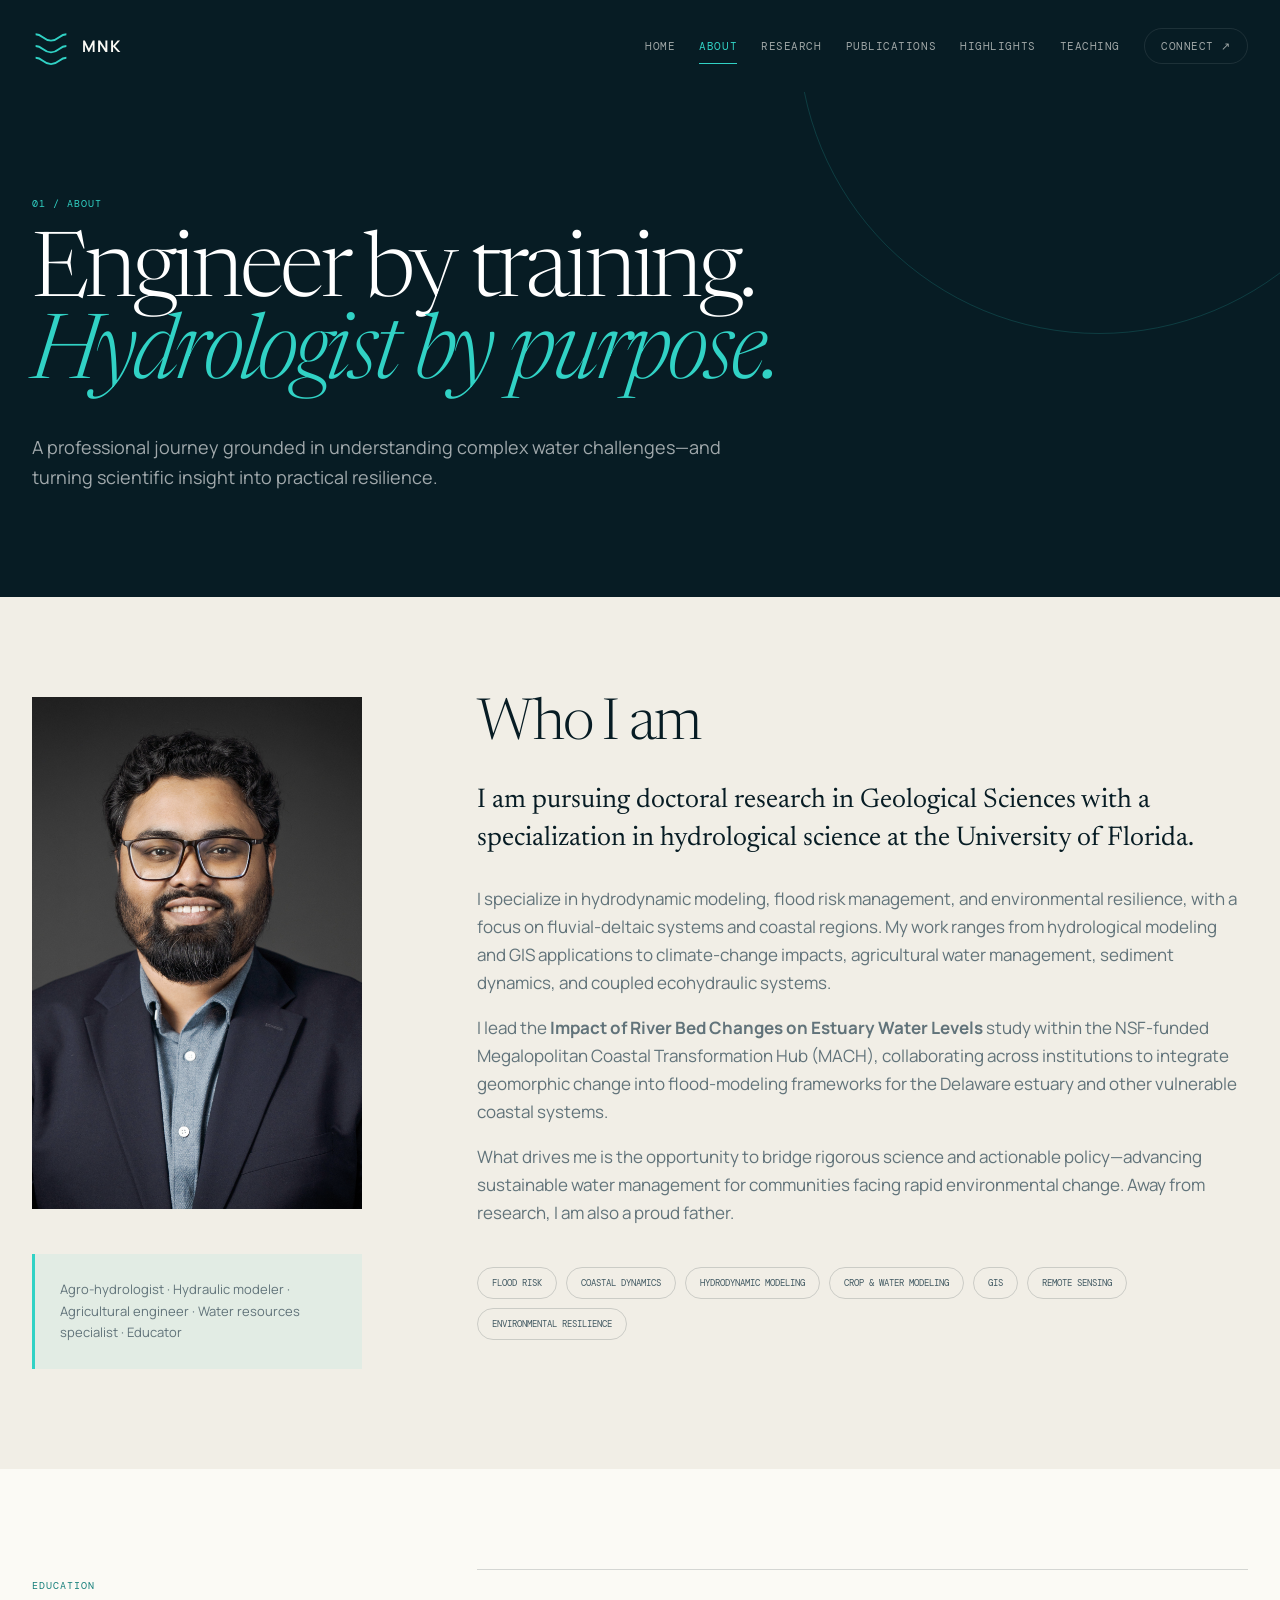
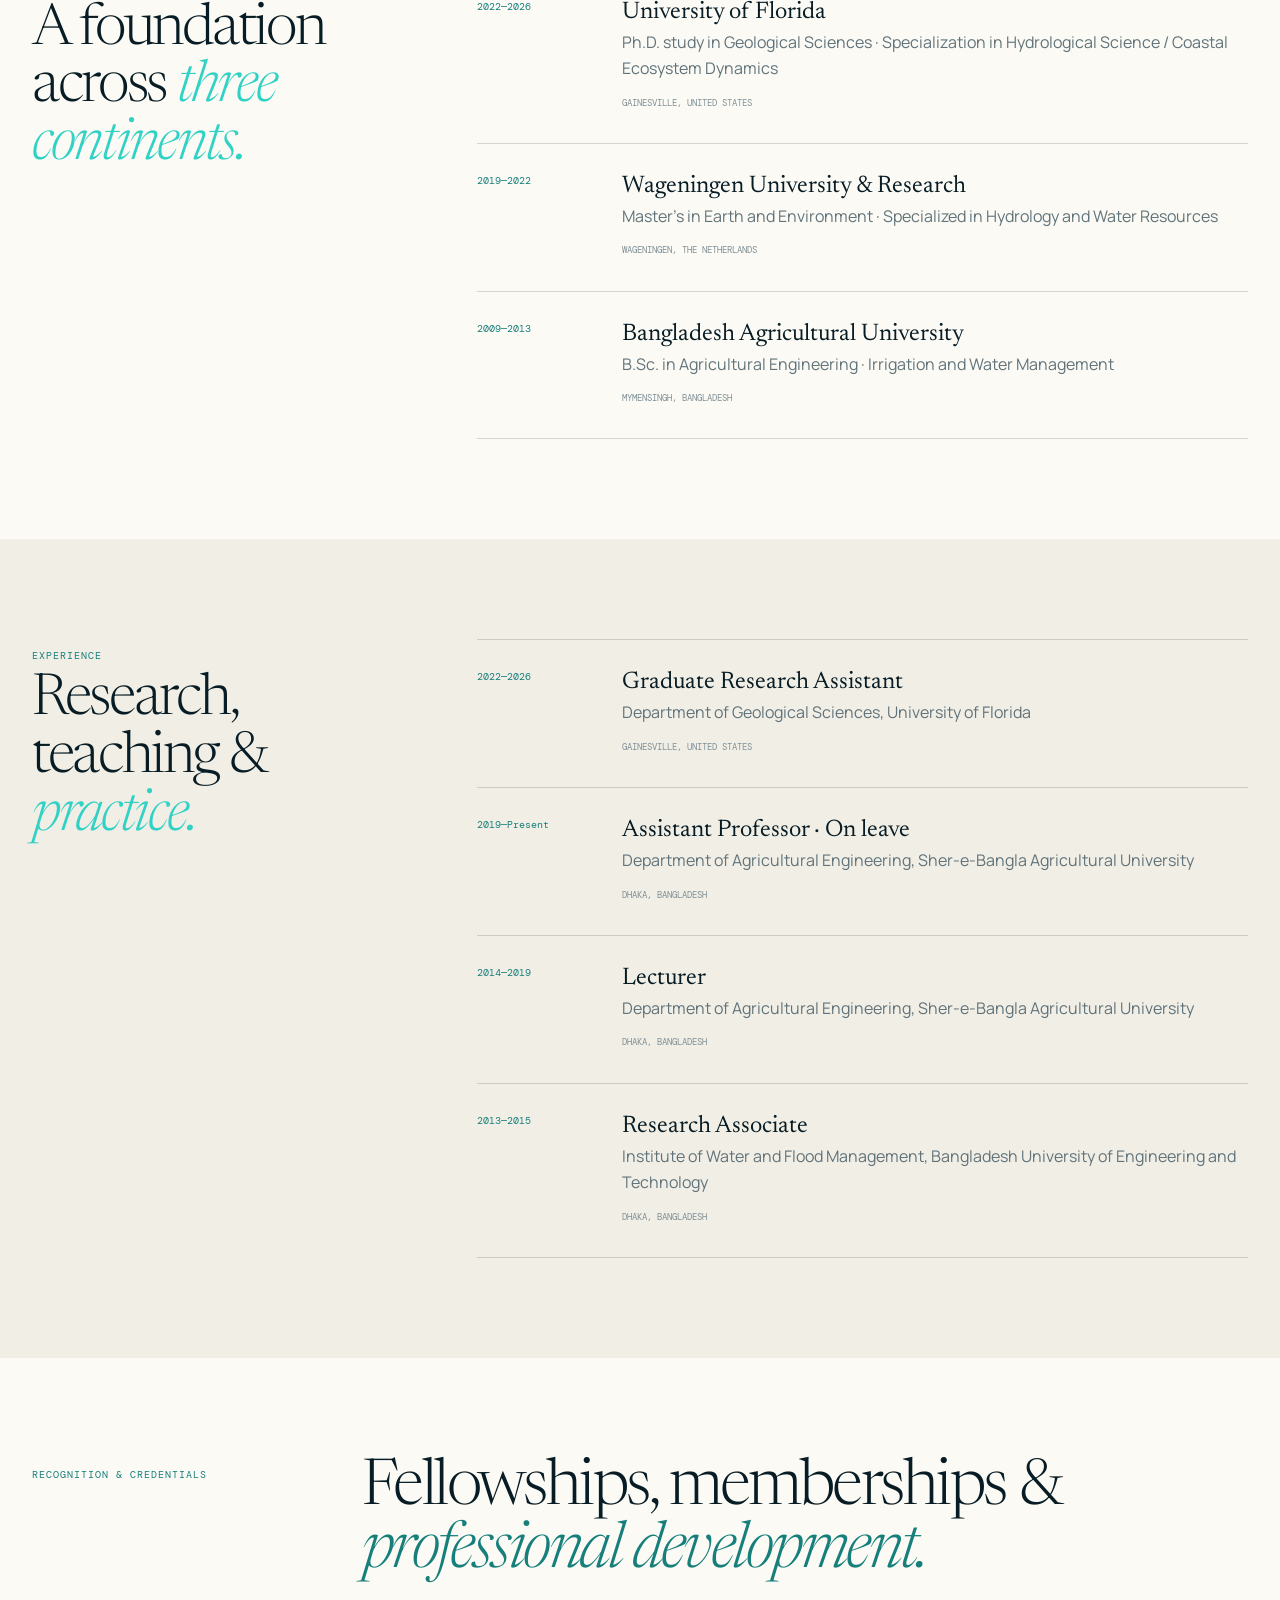
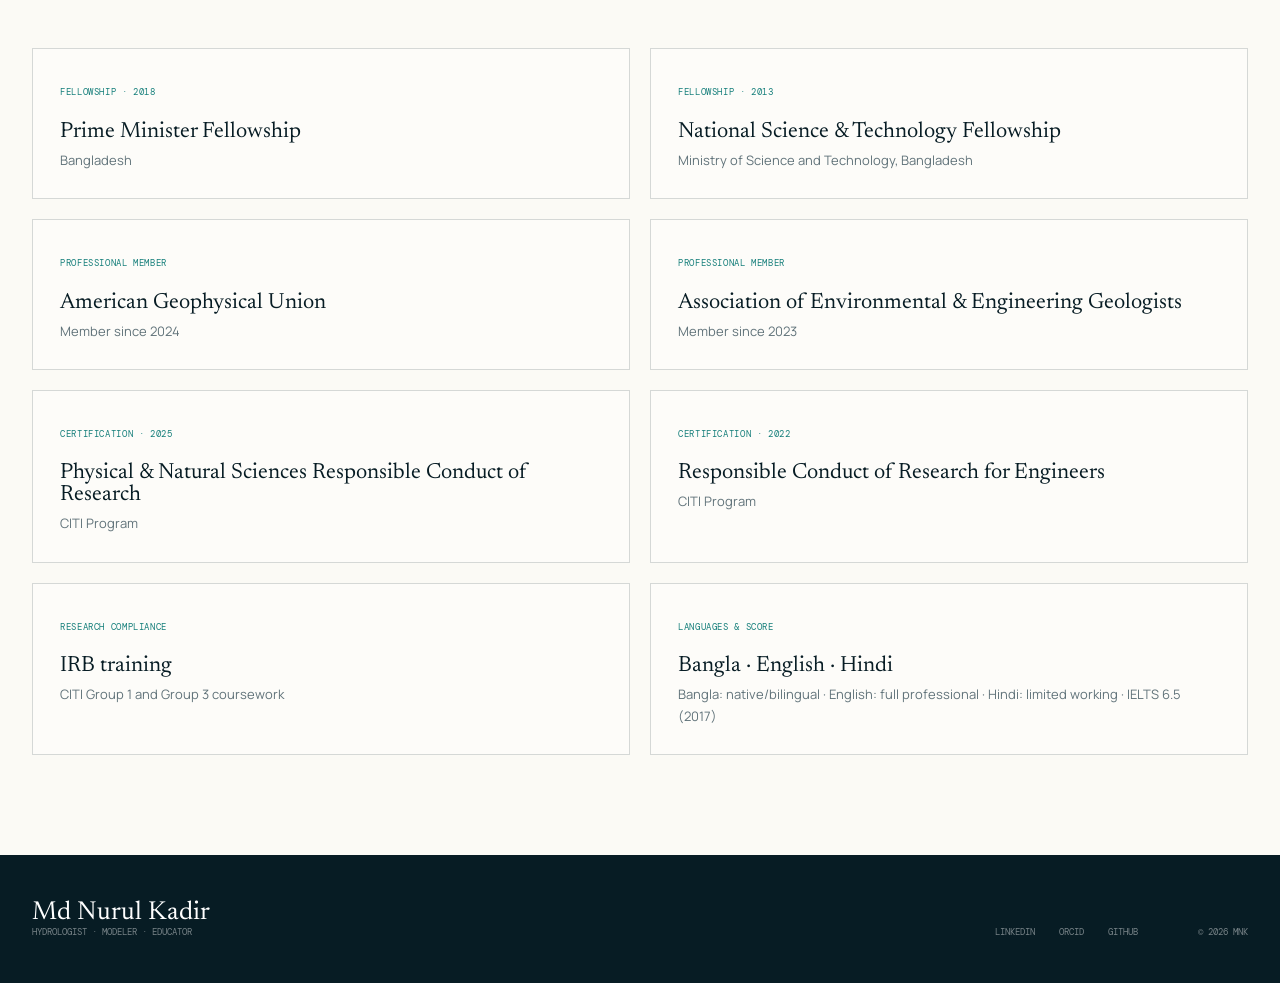
==== commit 23d67115: "Keep the original dark design; add Featured figures and Video archive to the home page; add figure a" ====
--- a/about.html
+++ b/about.html
@@ -8,20 +8,26 @@
   <link rel="icon" href="assets/favicon.svg">
   <link rel="preconnect" href="https://fonts.googleapis.com">
   <link rel="preconnect" href="https://fonts.gstatic.com" crossorigin>
-  <link href="https://fonts.googleapis.com/css2?family=Inter:wght@400;500;600&family=Source+Serif+4:opsz,wght@8..60,400;8..60,600&display=swap" rel="stylesheet">
+  <link href="https://fonts.googleapis.com/css2?family=DM+Mono:wght@300;400;500&family=Manrope:wght@400;500;600;700&family=Newsreader:opsz,wght@6..72,300;6..72,400;6..72,500&display=swap" rel="stylesheet">
   <link rel="stylesheet" href="styles.css">
 </head>
 
 <body data-page="about">
   <a class="skip-link" href="#main">Skip to content</a>
-  <div class="progress" aria-hidden="true"></div>
+  <div class="progress"></div>
 
   <header class="site-header">
     <a class="brand" href="index.html">
-      <svg viewBox="0 0 42 42" aria-hidden="true"><path d="M4 13c8 0 8 7 17 7s9-7 17-7M4 26c8 0 8 7 17 7s9-7 17-7"/></svg>
-      <span>Md Nurul Kadir</span>
+      <svg viewBox="0 0 42 42">
+        <path d="M4 8c8 0 8 7 17 7s9-7 17-7M4 21c8 0 8 7 17 7s9-7 17-7M4 34c8 0 8 7 17 7s9-7 17-7"/>
+      </svg>
+      <span>MNK</span>
     </a>
-    <button class="menu" aria-expanded="false" aria-controls="nav"><span></span><span></span><b class="sr-only">Menu</b></button>
+    <button class="menu" aria-expanded="false" aria-controls="nav">
+      <span></span>
+      <span></span>
+      <b class="sr-only">Menu</b>
+    </button>
     <nav id="nav">
       <a data-nav="home" href="index.html">Home</a>
       <a data-nav="about" href="about.html">About</a>
@@ -29,14 +35,14 @@
       <a data-nav="publications" href="publications.html">Publications</a>
       <a data-nav="highlights" href="highlights.html">Highlights</a>
       <a data-nav="teaching" href="teaching.html">Teaching</a>
-      <a data-nav="contact" class="nav-contact" href="contact.html">Contact</a>
+      <a data-nav="contact" class="nav-contact" href="contact.html">Connect ↗</a>
     </nav>
   </header>
 
   <main id="main">
     <section class="page-hero">
       <div class="shell reveal">
-        <p class="page-kicker">About</p>
+        <p class="page-kicker">01 / About</p>
         <h1>Engineer by training.<br><em>Hydrologist by purpose.</em></h1>
         <p class="page-lede">A professional journey grounded in understanding complex water challenges—and turning scientific insight into practical resilience.</p>
       </div>
@@ -194,20 +200,21 @@
             <p>Bangla: native/bilingual · English: full professional · Hindi: limited working · IELTS 6.5 (2017)</p>
           </div>
         </div>
-        <a class="text-link" href="highlights.html">See talks, certificates and media in Highlights →</a>
       </div>
     </section>
   </main>
 
   <footer class="footer">
-    <div><strong>Md Nurul Kadir</strong><span>Hydrologist · Modeler · Educator</span></div>
+    <div>
+      <strong>Md Nurul Kadir</strong>
+      <span>Hydrologist · Modeler · Educator</span>
+    </div>
     <div class="socials">
-      <a href="https://www.linkedin.com/in/md-nurul-kadir" target="_blank" rel="noopener">LinkedIn</a>
-      <a href="https://orcid.org/0000-0003-3397-5763" target="_blank" rel="noopener">ORCID</a>
-      <a href="https://scholar.google.com/citations?user=dc0bK9sAAAAJ" target="_blank" rel="noopener">Google Scholar</a>
-      <a href="https://github.com/mnkadir" target="_blank" rel="noopener">GitHub</a>
+      <a href="https://www.linkedin.com/in/md-nurul-kadir" target="_blank" rel="noopener noreferrer">LinkedIn</a>
+      <a href="https://orcid.org/0000-0003-3397-5763" target="_blank" rel="noopener noreferrer">ORCID</a>
+      <a href="https://github.com/mnkadir" target="_blank" rel="noopener noreferrer">GitHub</a>
     </div>
-    <small>© <span data-year></span> Md Nurul Kadir</small>
+    <small>© <span data-year></span> MNK</small>
   </footer>
 
   <script src="script.js"></script>
--- a/styles.css
+++ b/styles.css
@@ -1,351 +1,74 @@
-/* Md Nurul Kadir — portfolio styles (light academic theme) */
+:root{--ink:#071c24;--ink2:#0c2a34;--paper:#f1eee6;--white:#fbfaf5;--aqua:#31d2c5;--aqua2:#a9ece4;--green:#167f7b;--muted:#61737a;--line:rgba(7,28,36,.16);--darkline:rgba(255,255,255,.15);--serif:"Newsreader",serif;--sans:"Manrope",sans-serif;--mono:"DM Mono",monospace;--shell:min(1220px,calc(100vw - 64px))}*{box-sizing:border-box}html{scroll-behavior:smooth}body{margin:0;background:var(--paper);color:var(--ink);font-family:var(--sans);line-height:1.65;overflow-x:hidden}a{color:inherit;text-decoration:none}img{max-width:100%;display:block}button{font:inherit;color:inherit}.shell{width:var(--shell);margin:auto}.section{padding:130px 0}.sr-only{position:absolute;width:1px;height:1px;padding:0;margin:-1px;overflow:hidden;clip:rect(0,0,0,0);white-space:nowrap;border:0}.skip-link{position:fixed;z-index:1000;left:10px;top:10px;background:var(--aqua);padding:10px;transform:translateY(-150%)}.skip-link:focus{transform:none}.progress{position:fixed;z-index:999;top:0;left:0;height:3px;background:var(--aqua);width:0}::selection{background:var(--aqua);color:var(--ink)}
+.site-header{height:92px;padding:0 max(32px,calc((100vw - 1220px)/2));display:flex;align-items:center;justify-content:space-between;background:var(--ink);color:var(--white);position:relative;z-index:50}.brand{display:flex;align-items:center;gap:12px;font-weight:700;letter-spacing:.08em}.brand svg{width:38px;fill:none;stroke:var(--aqua);stroke-width:2}.site-header nav{display:flex;align-items:center;gap:28px;font:400 11px var(--mono);text-transform:uppercase;letter-spacing:.05em}.site-header nav a{opacity:.62;padding:10px 0;border-bottom:1px solid transparent}.site-header nav a:hover,.site-header nav a.active{opacity:1;color:var(--aqua);border-color:var(--aqua)}.site-header .nav-contact{border:1px solid var(--darkline);padding:10px 16px;border-radius:100px}.menu{display:none;background:none;border:0}.menu span{display:block;width:25px;height:1px;background:currentColor;margin:6px}
+.hero{width:100%;min-height:calc(100svh - 92px);max-width:none;background:var(--ink);color:var(--white);position:relative;display:grid;grid-template-columns:minmax(0,1.15fr) minmax(360px,.85fr);grid-template-rows:1fr auto;padding:90px max(32px,calc((100vw - 1220px)/2)) 42px;overflow:hidden}.hero:before{content:"";position:absolute;inset:0;background-image:linear-gradient(rgba(255,255,255,.025) 1px,transparent 1px),linear-gradient(90deg,rgba(255,255,255,.025) 1px,transparent 1px);background-size:72px 72px}.hero-copy{z-index:2;align-self:center;padding-right:7vw}.eyebrow,.tag,.section-head>p,.page-kicker,.section-label{font:400 10px var(--mono);text-transform:uppercase;letter-spacing:.1em;color:var(--green)}.hero .eyebrow{color:var(--aqua2)}h1,h2{font-family:var(--serif);font-weight:300;letter-spacing:-.04em}h1{font-size:clamp(62px,6.3vw,105px);line-height:.91;margin:0}h1 em,h2 em,.big-copy em{color:var(--aqua);font-weight:300}.hero-intro{font-size:18px;color:rgba(255,255,255,.66);max-width:680px;margin:36px 0}.hero-intro strong{color:white}.actions{display:flex;gap:14px;flex-wrap:wrap}.button{display:inline-flex;justify-content:space-between;align-items:center;gap:28px;padding:15px 20px;min-width:185px;border:1px solid var(--line);font:500 10px var(--mono);text-transform:uppercase;letter-spacing:.06em;transition:.25s}.button:hover{transform:translateY(-3px)}.primary{background:var(--aqua);color:var(--ink);border-color:var(--aqua)}.ghost{border-color:var(--darkline)}.portrait-wrap{z-index:2;align-self:center;justify-self:center;width:min(31vw,410px)}.portrait-frame{position:relative;aspect-ratio:1;background:var(--ink2);border-radius:52% 48% 44% 56%;overflow:hidden;border:1px solid var(--darkline);box-shadow:0 28px 80px rgba(0,0,0,.3)}.portrait-frame:after{content:"";position:absolute;inset:0;background:linear-gradient(145deg,transparent 60%,rgba(49,210,197,.28));mix-blend-mode:screen}.portrait-frame img{width:100%;height:100%;object-fit:cover;filter:saturate(.82) contrast(1.04)}.portrait-ring{position:absolute;inset:8%;border:1px solid rgba(255,255,255,.25);border-radius:50%;z-index:2}.portrait-note{display:flex;justify-content:space-between;margin-top:22px;color:rgba(255,255,255,.46);font:400 9px var(--mono);text-transform:uppercase;letter-spacing:.08em}.portrait-note span{color:var(--aqua)}.portrait-note p{margin:0;text-align:right}.hero-stats{z-index:2;grid-column:1/-1;display:flex;align-items:center;gap:50px;border-top:1px solid var(--darkline);padding-top:24px}.hero-stats>div{display:flex;align-items:center;gap:14px}.hero-stats strong{font:300 30px var(--serif);color:var(--aqua)}.hero-stats span,.hero-stats small{font:400 9px/1.5 var(--mono);text-transform:uppercase;color:rgba(255,255,255,.43)}.hero-stats small{margin-left:auto}.hero-river{position:absolute;right:-50px;top:-80px;width:58%;height:120%;fill:none;stroke:rgba(49,210,197,.13);stroke-width:5}
+.intro-band{padding:125px 0;background:var(--white)}.two-col{display:grid;grid-template-columns:.33fr 1fr;gap:9vw}.big-copy{font:300 clamp(42px,5vw,74px)/1 var(--serif);letter-spacing:-.035em;margin:0 0 35px}.big-copy em{color:var(--green)}.body-copy{max-width:760px;color:var(--muted);font-size:18px}.text-link{display:inline-block;margin-top:24px;padding-bottom:6px;border-bottom:1px solid var(--line);font:500 10px var(--mono);text-transform:uppercase;letter-spacing:.07em}.section-head{display:grid;grid-template-columns:.3fr 1fr;gap:5vw;align-items:start;margin-bottom:65px}.section-head h2{font-size:clamp(48px,5vw,76px);line-height:.98;margin:0}.section-head h2 em{color:var(--green)}.section-head.light>p{color:var(--aqua)}.section-head.light h2 em{color:var(--aqua)}.card-grid{display:grid;grid-template-columns:repeat(3,1fr);border-top:1px solid var(--line);border-bottom:1px solid var(--line)}.focus-card{padding:36px 38px 42px 0;transition:.25s}.focus-card+.focus-card{padding-left:38px;border-left:1px solid var(--line)}.focus-card:hover{background:rgba(255,255,255,.34);padding-right:26px;padding-left:26px}.focus-card>span{font:400 9px var(--mono);color:var(--green)}.focus-card h3{margin:45px 0 15px;font:400 27px/1.15 var(--serif)}.focus-card p{color:var(--muted);font-size:14px}.focus-card b{font:500 9px var(--mono);text-transform:uppercase;color:var(--green)}
+.feature-dark{background:var(--ink2);color:var(--white)}.feature-project{display:grid;grid-template-columns:.9fr 1.1fr;gap:8vw;align-items:center}.feature-project h3{font:400 clamp(36px,4vw,58px)/1.03 var(--serif);margin:20px 0}.feature-project p:not(.tag){color:rgba(255,255,255,.6)}.tag{color:var(--aqua)}.project-viz{min-height:470px;position:relative;overflow:hidden;background:radial-gradient(circle at 55% 65%,rgba(49,210,197,.3),transparent 47%),repeating-linear-gradient(170deg,transparent 0 39px,rgba(255,255,255,.045) 40px 41px),var(--ink);border:1px solid var(--darkline)}.project-viz span{position:absolute;width:150%;height:120px;left:-25%;border:2px solid var(--aqua);border-radius:50%;transform:rotate(-12deg)}.project-viz span:nth-child(1){top:27%}.project-viz span:nth-child(2){top:45%;opacity:.5}.project-viz span:nth-child(3){top:63%;opacity:.2}.project-viz i{position:absolute;top:10%;bottom:10%;left:65%;border-left:1px dashed rgba(255,255,255,.5)}.project-viz b{position:absolute;right:24px;top:20px;color:var(--aqua);font:300 40px var(--mono)}.output-list{border-top:1px solid var(--line)}.output{display:grid;grid-template-columns:90px 1fr 30px;gap:25px;align-items:center;padding:29px 5px;border-bottom:1px solid var(--line);transition:.2s}.output:hover{padding-inline:18px;background:var(--white)}.output span{font:400 10px var(--mono);color:var(--green)}.output h3{font:400 23px/1.2 var(--serif);margin:0}.output b{color:var(--green)}.cta{padding:125px 0;background:var(--green);color:white}.cta p{font:400 10px var(--mono);text-transform:uppercase;letter-spacing:.1em}.cta h2{max-width:1050px;font-size:clamp(58px,7vw,105px);line-height:.92;margin:25px 0 45px}.cta h2 em{color:var(--aqua2)}.button.light{background:white;color:var(--ink)}.footer{padding:45px max(32px,calc((100vw - 1220px)/2));background:var(--ink);color:white;display:grid;grid-template-columns:1fr auto auto;gap:60px;align-items:end}.footer>div:first-child{display:flex;flex-direction:column}.footer strong{font:400 26px var(--serif)}.footer span,.footer small,.socials{font:400 9px var(--mono);text-transform:uppercase;color:rgba(255,255,255,.45)}.socials{display:flex;gap:24px}.socials a:hover{color:var(--aqua)}
+.page-hero{background:var(--ink);color:white;padding:95px 0 105px;position:relative;overflow:hidden}.page-hero:after{content:"";position:absolute;width:600px;height:600px;border:1px solid rgba(49,210,197,.18);border-radius:50%;right:-120px;top:-360px}.page-hero h1{max-width:980px;font-size:clamp(62px,7vw,105px)}.page-hero .page-kicker{color:var(--aqua);margin-bottom:25px}.page-hero .page-lede{max-width:740px;color:rgba(255,255,255,.62);font-size:18px;margin:35px 0 0}.page-section{padding:100px 0}.page-section.white{background:var(--white)}.split{display:grid;grid-template-columns:.6fr 1.4fr;gap:9vw}.split h2,.content-title{font-size:clamp(42px,4.5vw,68px);line-height:1;margin:0}.prose p{color:var(--muted);font-size:17px}.prose .lead{font:400 27px/1.4 var(--serif);color:var(--ink)}.info-grid{display:grid;grid-template-columns:repeat(2,1fr);gap:20px;margin-top:55px}.info-card{padding:27px;border:1px solid var(--line);background:rgba(255,255,255,.32)}.info-card span,.meta{font:400 9px var(--mono);color:var(--green);text-transform:uppercase;letter-spacing:.07em}.info-card h3{font:400 22px var(--serif);margin:18px 0 7px}.info-card p{font-size:13px;margin:0;color:var(--muted)}.timeline{border-top:1px solid var(--line)}.timeline article{display:grid;grid-template-columns:120px 1fr;gap:25px;padding:30px 0;border-bottom:1px solid var(--line)}.timeline time{font:400 10px var(--mono);color:var(--green)}.timeline h3{font:400 24px var(--serif);margin:0}.timeline p{margin:5px 0;color:var(--muted)}.timeline small{font:400 9px var(--mono);text-transform:uppercase;color:#809096}.chips{display:flex;gap:9px;flex-wrap:wrap;margin-top:40px}.chips span{padding:9px 14px;border:1px solid var(--line);border-radius:100px;font:400 9px var(--mono);text-transform:uppercase;color:#425a63}.side-photo{position:sticky;top:40px}.side-photo img{width:100%;aspect-ratio:4/5;object-fit:cover;filter:saturate(.8)}
+.project-stack{border-top:1px solid var(--line)}.project-row{display:grid;grid-template-columns:90px .75fr 1.25fr;gap:35px;padding:52px 0;border-bottom:1px solid var(--line)}.project-row>span{font:400 10px var(--mono);color:var(--green)}.project-row h2{font:400 36px/1.05 var(--serif);margin:0}.project-row h3{font:400 22px var(--serif);margin:0 0 12px}.project-row p{color:var(--muted)}.project-row ul{padding-left:18px;color:var(--muted)}.project-row .links{display:flex;gap:22px;flex-wrap:wrap}.project-row .links a{font:500 9px var(--mono);text-transform:uppercase;color:var(--green);border-bottom:1px solid var(--line)}
+.pub-controls{display:flex;justify-content:space-between;align-items:end;gap:30px;margin-bottom:35px}.pub-controls p{margin:0;color:var(--muted)}.pub-list{counter-reset:pub;border-top:1px solid var(--line)}.pub{counter-increment:pub;display:grid;grid-template-columns:55px 1fr 30px;gap:20px;align-items:start;padding:23px 5px;border-bottom:1px solid var(--line)}.pub:before{content:counter(pub,decimal-leading-zero);font:400 9px var(--mono);color:var(--green);margin-top:5px}.pub h2{font:400 22px/1.25 var(--serif);margin:0}.pub p{font:400 9px var(--mono);text-transform:uppercase;color:#7e8e94;margin:8px 0 0}.pub>b{color:var(--green)}.pub:hover h2{color:var(--green)}
+.video-grid{display:grid;grid-template-columns:repeat(2,1fr);gap:28px}.video-card{background:var(--white);border:1px solid var(--line)}.video-frame{aspect-ratio:16/9}.video-frame iframe{width:100%;height:100%;border:0}.video-card div:last-child{padding:25px}.video-card h2{font:400 27px var(--serif);margin:0 0 8px}.video-card p{color:var(--muted);margin:0}.principles{display:grid;grid-template-columns:repeat(3,1fr);gap:1px;background:var(--line);border:1px solid var(--line)}.principle{background:var(--paper);padding:34px}.principle span{font:400 9px var(--mono);color:var(--green)}.principle h3{font:400 24px var(--serif)}.principle p{font-size:14px;color:var(--muted)}
+.contact-grid{display:grid;grid-template-columns:1fr 1fr;gap:9vw}.contact-big{font:300 clamp(45px,5vw,75px)/1 var(--serif);margin:0}.contact-list{border-top:1px solid var(--line)}.contact-list a,.contact-list div{display:grid;grid-template-columns:120px 1fr auto;gap:20px;padding:23px 0;border-bottom:1px solid var(--line)}.contact-list span{font:400 9px var(--mono);text-transform:uppercase;color:var(--green)}.contact-list b{font-weight:500}.contact-list a:hover b{color:var(--green)}.source-note{padding:25px;border-left:3px solid var(--aqua);background:rgba(49,210,197,.08);color:var(--muted);font-size:13px;margin-top:45px}.reveal{opacity:0;transform:translateY(20px);transition:opacity .7s,transform .7s}.reveal.visible{opacity:1;transform:none}
+@media(max-width:900px){:root{--shell:min(100% - 38px,760px)}.section{padding:95px 0}.site-header{padding-inline:20px}.menu{display:block}.site-header nav{display:none;position:absolute;top:92px;left:18px;right:18px;background:var(--paper);color:var(--ink);padding:25px;flex-direction:column;align-items:stretch;box-shadow:0 30px 50px rgba(0,0,0,.25)}.site-header nav.open{display:flex}.site-header nav a{padding:8px}.hero{grid-template-columns:1fr;padding:75px 20px 35px}.hero-copy{padding:0}.portrait-wrap{width:min(75vw,400px);margin-top:65px}.hero-stats{grid-column:1;flex-wrap:wrap;margin-top:55px}.hero-stats small{width:100%;margin:0}.two-col,.section-head,.feature-project,.split,.contact-grid{grid-template-columns:1fr}.card-grid{grid-template-columns:1fr}.focus-card,.focus-card+.focus-card{padding:32px 0;border-left:0;border-top:1px solid var(--line)}.project-row{grid-template-columns:55px 1fr}.project-row>div:last-child{grid-column:2}.video-grid,.principles{grid-template-columns:1fr}.side-photo{position:static;max-width:420px}.footer{grid-template-columns:1fr;gap:25px}.page-hero{padding:75px 0}.section-head{gap:25px}}
+@media(max-width:570px){:root{--shell:calc(100% - 30px)}.hero h1{font-size:59px}.hero-intro{font-size:16px}.hero-stats{display:grid;grid-template-columns:1fr}.actions{flex-direction:column}.actions .button{width:100%}.portrait-wrap{width:88vw}.big-copy{font-size:45px}.info-grid{grid-template-columns:1fr}.timeline article{grid-template-columns:85px 1fr}.project-row{grid-template-columns:1fr}.project-row>div:last-child{grid-column:1}.pub{grid-template-columns:36px 1fr 20px}.contact-list a,.contact-list div{grid-template-columns:90px 1fr}.contact-list a>em{display:none}.footer{padding-inline:18px}.socials{flex-wrap:wrap}}
+@media(prefers-reduced-motion:reduce){html{scroll-behavior:auto}*,*:before,*:after{animation:none!important;transition:none!important}.reveal{opacity:1;transform:none}}
 
-:root {
-  --bg: #ffffff;
-  --soft: #f4f7f9;
-  --ink: #12222d;
-  --text: #2c3b45;
-  --muted: #5d6b75;
-  --line: #dfe5ea;
-  --accent: #0a5f7f;
-  --accent-dark: #074760;
-  --accent-soft: #e6f1f5;
-  --serif: "Source Serif 4", Georgia, "Times New Roman", serif;
-  --sans: "Inter", system-ui, -apple-system, "Segoe UI", Roboto, Arial, sans-serif;
-  --shell: min(1120px, calc(100vw - 48px));
-  --radius: 10px;
-  --shadow: 0 1px 2px rgba(18, 34, 45, .06), 0 8px 24px rgba(18, 34, 45, .06);
-}
-
-* { box-sizing: border-box; }
-html { scroll-behavior: smooth; }
-body {
-  margin: 0;
-  background: var(--bg);
-  color: var(--text);
-  font-family: var(--sans);
-  font-size: 16px;
-  line-height: 1.65;
-  overflow-x: hidden;
-  -webkit-font-smoothing: antialiased;
-}
-a { color: inherit; text-decoration: none; }
-img { max-width: 100%; display: block; }
-button { font: inherit; color: inherit; }
-h1, h2, h3 { color: var(--ink); font-family: var(--serif); font-weight: 600; letter-spacing: -.01em; margin: 0; }
-h1 em, h2 em, .big-copy em, .contact-big em { font-style: normal; color: var(--accent); }
-:focus-visible { outline: 2px solid var(--accent); outline-offset: 3px; border-radius: 4px; }
-::selection { background: var(--accent-soft); color: var(--ink); }
-
-.shell { width: var(--shell); margin: 0 auto; }
-.section { padding: 84px 0; }
-.sr-only { position: absolute; width: 1px; height: 1px; padding: 0; margin: -1px; overflow: hidden; clip: rect(0, 0, 0, 0); white-space: nowrap; border: 0; }
-.skip-link { position: fixed; z-index: 1000; left: 10px; top: 10px; background: var(--accent); color: #fff; padding: 10px 14px; border-radius: 6px; transform: translateY(-200%); }
-.skip-link:focus { transform: none; }
-.progress { position: fixed; z-index: 999; top: 0; left: 0; height: 3px; background: var(--accent); width: 0; }
-
-/* ---------- Header ---------- */
-.site-header {
-  position: sticky; top: 0; z-index: 50;
-  height: 68px;
-  padding: 0 max(24px, calc((100vw - 1120px) / 2));
-  display: flex; align-items: center; justify-content: space-between; gap: 24px;
-  background: rgba(255, 255, 255, .94);
-  backdrop-filter: saturate(160%) blur(8px);
-  border-bottom: 1px solid var(--line);
-}
-.brand { display: flex; align-items: center; gap: 10px; font: 600 18px var(--serif); color: var(--ink); white-space: nowrap; }
-.brand svg { width: 28px; fill: none; stroke: var(--accent); stroke-width: 2.4; }
-.site-header nav { display: flex; align-items: center; gap: 4px; font-size: 14px; font-weight: 500; }
-.site-header nav a { padding: 8px 12px; border-radius: 6px; color: var(--muted); }
-.site-header nav a:hover { color: var(--ink); background: var(--soft); }
-.site-header nav a.active { color: var(--accent); background: var(--accent-soft); }
-.site-header .nav-contact { margin-left: 8px; color: #fff; background: var(--accent); }
-.site-header .nav-contact:hover, .site-header .nav-contact.active { color: #fff; background: var(--accent-dark); }
-.menu { display: none; background: none; border: 0; padding: 8px; cursor: pointer; }
-.menu span { display: block; width: 24px; height: 2px; background: var(--ink); margin: 6px 0; }
-
-/* ---------- Buttons and links ---------- */
-.actions { display: flex; gap: 12px; flex-wrap: wrap; }
-.button {
-  display: inline-flex; align-items: center; gap: 10px;
-  padding: 12px 20px; border-radius: 8px; border: 1px solid var(--line);
-  font-size: 15px; font-weight: 600; color: var(--ink); background: #fff;
-  transition: background .2s, border-color .2s, color .2s;
-}
-.button:hover { border-color: var(--accent); color: var(--accent); }
-.button.primary { background: var(--accent); border-color: var(--accent); color: #fff; }
-.button.primary:hover { background: var(--accent-dark); border-color: var(--accent-dark); color: #fff; }
-.button.light { background: #fff; border-color: #fff; color: var(--accent-dark); }
-.button.light:hover { background: var(--accent-soft); }
-.text-link { display: inline-block; margin-top: 20px; font-weight: 600; font-size: 15px; color: var(--accent); border-bottom: 1px solid transparent; }
-.text-link:hover { border-color: var(--accent); }
-.prose a { color: var(--accent); text-decoration: underline; text-underline-offset: 3px; }
-
-.eyebrow, .tag, .section-head > p, .page-kicker, .section-label, .meta {
-  margin: 0 0 10px;
-  font-size: 13px; font-weight: 600; letter-spacing: .08em; text-transform: uppercase; color: var(--accent);
-}
-
-/* ---------- Home hero ---------- */
-.hero {
-  display: grid; grid-template-columns: minmax(0, 1.25fr) minmax(260px, .75fr); gap: 56px; align-items: center;
-  padding: 72px 0 40px;
-}
-.hero h1 { font-size: clamp(40px, 5vw, 60px); line-height: 1.08; }
-.hero-role { margin: 14px 0 0; font: 400 clamp(19px, 2vw, 23px)/1.4 var(--serif); color: var(--accent-dark); }
-.hero-intro { margin: 22px 0 28px; max-width: 620px; font-size: 17px; color: var(--text); }
-.profile-links { display: flex; flex-wrap: wrap; gap: 6px 18px; margin-top: 26px; font-size: 14px; font-weight: 500; }
-.profile-links a { color: var(--muted); border-bottom: 1px solid var(--line); padding-bottom: 2px; }
-.profile-links a:hover { color: var(--accent); border-color: var(--accent); }
-.portrait-wrap { justify-self: end; width: min(100%, 360px); }
-.portrait-frame { aspect-ratio: 1; border-radius: 16px; overflow: hidden; background: var(--soft); box-shadow: var(--shadow); }
-.portrait-frame img { width: 100%; height: 100%; object-fit: cover; }
-.portrait-note { margin: 14px 2px 0; font-size: 13.5px; color: var(--muted); }
-.portrait-note strong { display: block; color: var(--ink); font-weight: 600; }
-.hero-stats {
-  grid-column: 1 / -1;
-  display: grid; grid-template-columns: repeat(3, minmax(0, 1fr)); gap: 0;
-  border: 1px solid var(--line); border-radius: var(--radius); background: var(--soft);
-}
-.hero-stats > div { padding: 20px 26px; }
-.hero-stats > div + div { border-left: 1px solid var(--line); }
-.hero-stats strong { display: block; font: 600 30px/1.1 var(--serif); color: var(--accent); }
-.hero-stats span { font-size: 13.5px; color: var(--muted); }
-.hero-foot { grid-column: 1 / -1; margin: -40px 0 0; font-size: 12px; color: var(--muted); }
-
-/* ---------- Home sections ---------- */
-.intro-band { padding: 72px 0; background: var(--soft); border-block: 1px solid var(--line); }
-.two-col { display: grid; grid-template-columns: 220px 1fr; gap: 48px; }
-.big-copy { margin: 0 0 18px; font: 600 clamp(26px, 3vw, 36px)/1.25 var(--serif); color: var(--ink); }
-.body-copy { max-width: 760px; margin: 0; color: var(--text); font-size: 17px; }
-.section-head { margin-bottom: 36px; max-width: 760px; }
-.section-head h2 { font-size: clamp(28px, 3.4vw, 40px); line-height: 1.15; }
-.section-head.row { max-width: none; display: flex; align-items: end; justify-content: space-between; gap: 24px; flex-wrap: wrap; }
-.section-head.row .text-link { margin: 0; }
-
-.card-grid { display: grid; grid-template-columns: repeat(3, 1fr); gap: 20px; }
-.focus-card { display: flex; flex-direction: column; padding: 26px; border: 1px solid var(--line); border-radius: var(--radius); background: #fff; transition: border-color .2s, box-shadow .2s, transform .2s; }
-.focus-card:hover { border-color: var(--accent); box-shadow: var(--shadow); transform: translateY(-2px); }
-.focus-card > span { font-size: 13px; font-weight: 600; color: var(--accent); }
-.focus-card h3 { margin: 12px 0 8px; font-size: 21px; line-height: 1.25; }
-.focus-card p { margin: 0 0 18px; color: var(--muted); font-size: 15px; }
-.focus-card b { margin-top: auto; font-size: 14px; font-weight: 600; color: var(--accent); }
-
-.feature-dark { background: var(--soft); border-block: 1px solid var(--line); }
-.feature-project { display: grid; grid-template-columns: .8fr 1.2fr; gap: 48px; align-items: center; }
-.feature-project h3 { margin: 6px 0 14px; font-size: clamp(24px, 2.8vw, 32px); line-height: 1.2; }
-.feature-project p:not(.tag) { margin: 0 0 24px; color: var(--text); }
-.project-viz { min-height: 300px; position: relative; overflow: hidden; border-radius: var(--radius); border: 1px solid var(--line); background: linear-gradient(180deg, #fff 0%, var(--accent-soft) 100%); }
-.project-viz span { position: absolute; width: 150%; height: 110px; left: -25%; border: 2px solid var(--accent); border-radius: 50%; transform: rotate(-10deg); }
-.project-viz span:nth-child(1) { top: 28%; }
-.project-viz span:nth-child(2) { top: 46%; opacity: .5; }
-.project-viz span:nth-child(3) { top: 64%; opacity: .25; }
-.project-viz i { position: absolute; top: 10%; bottom: 10%; left: 65%; border-left: 1px dashed var(--muted); }
-.project-viz b { position: absolute; right: 20px; top: 14px; color: var(--accent); font: 600 26px var(--serif); }
-
-.output-list { border-top: 1px solid var(--line); }
-.output { display: grid; grid-template-columns: 70px 1fr 24px; gap: 20px; align-items: center; padding: 18px 6px; border-bottom: 1px solid var(--line); }
-.output:hover { background: var(--soft); }
-.output span { font-size: 14px; font-weight: 600; color: var(--accent); }
-.output h3 { font-size: 18px; line-height: 1.35; font-weight: 600; }
-.output b { color: var(--accent); }
-
-.cta { padding: 72px 0; background: var(--accent-dark); color: #fff; text-align: center; }
-.cta p { margin: 0 0 12px; font-size: 13px; font-weight: 600; letter-spacing: .08em; text-transform: uppercase; color: #bfe0ec; }
-.cta h2 { max-width: 760px; margin: 0 auto 28px; color: #fff; font-size: clamp(28px, 3.6vw, 42px); line-height: 1.2; }
-.cta h2 em { color: #bfe0ec; }
-
-/* ---------- Footer ---------- */
-.footer {
-  padding: 32px max(24px, calc((100vw - 1120px) / 2));
-  display: flex; align-items: center; justify-content: space-between; gap: 24px; flex-wrap: wrap;
-  border-top: 1px solid var(--line); background: #fff; font-size: 14px; color: var(--muted);
-}
-.footer > div:first-child { display: flex; flex-direction: column; }
-.footer strong { font: 600 18px var(--serif); color: var(--ink); }
-.socials { display: flex; gap: 20px; flex-wrap: wrap; font-weight: 500; }
-.socials a:hover { color: var(--accent); }
-
-/* ---------- Inner pages ---------- */
-.page-hero { padding: 64px 0 56px; background: var(--soft); border-bottom: 1px solid var(--line); }
-.page-hero h1 { max-width: 860px; font-size: clamp(34px, 4.4vw, 52px); line-height: 1.12; }
-.page-hero .page-lede { max-width: 720px; margin: 18px 0 0; font-size: 18px; color: var(--text); }
-.page-section { padding: 72px 0; }
-.page-section.white { background: var(--soft); border-block: 1px solid var(--line); }
-.split { display: grid; grid-template-columns: .55fr 1.45fr; gap: 56px; }
-.split h2, .content-title { font-size: clamp(26px, 3vw, 36px); line-height: 1.2; }
-.prose p { color: var(--text); font-size: 17px; }
-.prose .lead { font: 400 21px/1.5 var(--serif); color: var(--ink); }
-.side-photo { position: sticky; top: 92px; align-self: start; }
-.side-photo img { width: 100%; aspect-ratio: 4 / 5; object-fit: cover; border-radius: var(--radius); box-shadow: var(--shadow); }
-.chips { display: flex; gap: 8px; flex-wrap: wrap; margin-top: 28px; }
-.chips span { padding: 6px 12px; border-radius: 100px; background: var(--accent-soft); color: var(--accent-dark); font-size: 13px; font-weight: 500; }
-.source-note { margin-top: 28px; padding: 16px 18px; border-left: 3px solid var(--accent); border-radius: 0 8px 8px 0; background: var(--accent-soft); color: var(--text); font-size: 14px; }
-.page-section.white .info-card, .page-section.white .video-card { background: #fff; }
-
-.timeline { border-top: 1px solid var(--line); }
-.timeline article { display: grid; grid-template-columns: 130px 1fr; gap: 20px; padding: 22px 0; border-bottom: 1px solid var(--line); }
-.timeline time { font-size: 14px; font-weight: 600; color: var(--accent); padding-top: 3px; }
-.timeline h3 { font-size: 20px; }
-.timeline p { margin: 4px 0; color: var(--text); }
-.timeline small { font-size: 13px; color: var(--muted); }
-
-.info-grid { display: grid; grid-template-columns: repeat(2, 1fr); gap: 16px; }
-.info-card { padding: 22px; border: 1px solid var(--line); border-radius: var(--radius); background: #fff; }
-.info-card span { font-size: 12.5px; font-weight: 600; letter-spacing: .06em; text-transform: uppercase; color: var(--accent); }
-.info-card h3 { margin: 8px 0 4px; font-size: 19px; line-height: 1.3; }
-.info-card p { margin: 0; font-size: 14.5px; color: var(--muted); }
-
-.project-stack { border-top: 1px solid var(--line); }
-.project-row { display: grid; grid-template-columns: 48px .8fr 1.2fr; gap: 28px; padding: 40px 0; border-bottom: 1px solid var(--line); scroll-margin-top: 90px; }
-.project-row > span { font: 600 15px var(--serif); color: var(--accent); padding-top: 4px; }
-.project-row h2 { font-size: 25px; line-height: 1.2; }
-.project-row h3 { margin: 0 0 10px; font: 600 17px/1.4 var(--sans); color: var(--ink); letter-spacing: 0; }
-.project-row p { margin: 0 0 12px; color: var(--text); }
-.project-row ul { margin: 0 0 14px; padding-left: 20px; color: var(--text); }
-.project-row .links { display: flex; gap: 18px; flex-wrap: wrap; }
-.project-row .links a { font-size: 14.5px; font-weight: 600; color: var(--accent); border-bottom: 1px solid transparent; }
-.project-row .links a:hover { border-color: var(--accent); }
-
-.pub-controls { display: flex; justify-content: space-between; align-items: end; gap: 24px; flex-wrap: wrap; margin-bottom: 24px; }
-.pub-controls p { margin: 0; max-width: 460px; color: var(--muted); font-size: 14.5px; }
-.pub-list { counter-reset: pub; border-top: 1px solid var(--line); }
-.pub { counter-increment: pub; display: grid; grid-template-columns: 40px 1fr auto; gap: 16px; align-items: start; padding: 18px 6px; border-bottom: 1px solid var(--line); }
-.pub:before { content: counter(pub, decimal-leading-zero); font-size: 13px; font-weight: 600; color: var(--muted); padding-top: 4px; }
-.pub h2 { font: 600 17.5px/1.4 var(--sans); letter-spacing: 0; }
-.pub p { margin: 6px 0 0; font-size: 13.5px; color: var(--muted); }
-.pub .pub-link { white-space: nowrap; font-size: 14px; font-weight: 600; color: var(--accent); padding-top: 3px; }
-a.pub:hover { background: var(--soft); }
-a.pub:hover h2 { color: var(--accent); }
-
-.video-grid { display: grid; grid-template-columns: repeat(2, 1fr); gap: 24px; }
-.video-card { border: 1px solid var(--line); border-radius: var(--radius); overflow: hidden; background: #fff; }
-.video-frame { aspect-ratio: 16 / 9; background: #000; }
-.video-frame iframe { width: 100%; height: 100%; border: 0; display: block; }
-.video-card div:last-child { padding: 18px 20px; }
-.video-card h2 { font-size: 20px; margin: 0 0 4px; }
-.video-card p { color: var(--muted); margin: 0; font-size: 14.5px; }
-.principles { display: grid; grid-template-columns: repeat(3, 1fr); gap: 20px; }
-.principle { padding: 26px; border: 1px solid var(--line); border-radius: var(--radius); background: #fff; }
-.principle span { font-size: 13px; font-weight: 600; color: var(--accent); }
-.principle h3 { margin: 10px 0 8px; font-size: 20px; }
-.principle p { margin: 0; font-size: 15px; color: var(--muted); }
-
-.contact-grid { display: grid; grid-template-columns: 1fr 1fr; gap: 56px; }
-.contact-big { margin: 0; font: 600 clamp(24px, 2.8vw, 32px)/1.3 var(--serif); color: var(--ink); }
-.contact-list { border-top: 1px solid var(--line); }
-.contact-list a, .contact-list div { display: grid; grid-template-columns: 120px 1fr auto; gap: 16px; padding: 16px 6px; border-bottom: 1px solid var(--line); }
-.contact-list span { font-size: 12.5px; font-weight: 600; letter-spacing: .06em; text-transform: uppercase; color: var(--muted); padding-top: 3px; }
-.contact-list b { font-weight: 600; color: var(--ink); overflow-wrap: anywhere; }
-.contact-list em { font-style: normal; color: var(--accent); }
-.contact-list a:hover { background: var(--soft); }
-.contact-list a:hover b { color: var(--accent); }
-
-/* ---------- Highlights and news ---------- */
-.badge { display: inline-block; padding: 3px 10px; border-radius: 100px; background: var(--accent-soft); color: var(--accent-dark); font-size: 12px; font-weight: 600; white-space: nowrap; }
-.badge[data-type="seminar"] { background: #ece9f8; color: #43348a; }
-.badge[data-type="certificate"] { background: #e6f3ea; color: #23633a; }
-.badge[data-type="media"] { background: #fbe9e7; color: #9a3324; }
-.badge[data-type="award"] { background: #fbf1d9; color: #7a5510; }
-.badge[data-type="news"] { background: #eceff1; color: #3c4a54; }
-
-.filters { display: flex; gap: 8px; flex-wrap: wrap; margin-bottom: 28px; }
-.filters button { padding: 8px 14px; border-radius: 100px; border: 1px solid var(--line); background: #fff; font-size: 14px; font-weight: 500; color: var(--text); cursor: pointer; }
-.filters button:hover { border-color: var(--accent); color: var(--accent); }
-.filters button[aria-pressed="true"] { background: var(--accent); border-color: var(--accent); color: #fff; }
-.filters button small { opacity: .7; font-size: 12px; margin-left: 4px; }
-
-.update-grid { display: grid; grid-template-columns: repeat(3, minmax(0, 1fr)); gap: 24px; }
-.update-card { display: flex; flex-direction: column; border: 1px solid var(--line); border-radius: var(--radius); overflow: hidden; background: #fff; scroll-margin-top: 90px; }
-.update-card:target { border-color: var(--accent); box-shadow: 0 0 0 3px var(--accent-soft); }
-.update-media { position: relative; display: block; width: 100%; padding: 0; border: 0; aspect-ratio: 16 / 10; background: var(--soft); cursor: pointer; overflow: hidden; }
-.update-media img { width: 100%; height: 100%; object-fit: cover; transition: transform .3s; }
-.update-media:hover img { transform: scale(1.03); }
-.update-media.contain img { object-fit: contain; padding: 10px; }
-.update-media iframe { position: absolute; inset: 0; width: 100%; height: 100%; border: 0; }
-.update-media .count { position: absolute; right: 10px; bottom: 10px; padding: 3px 9px; border-radius: 100px; background: rgba(18, 34, 45, .78); color: #fff; font-size: 12px; font-weight: 600; }
-.update-media .play { position: absolute; inset: 0; margin: auto; width: 64px; height: 64px; border-radius: 50%; background: rgba(18, 34, 45, .78); }
-.update-media .play:after { content: ""; position: absolute; left: 26px; top: 20px; border-left: 20px solid #fff; border-top: 12px solid transparent; border-bottom: 12px solid transparent; }
-.update-body { display: flex; flex-direction: column; gap: 8px; padding: 18px 20px 20px; flex: 1; }
-.update-meta { display: flex; align-items: center; gap: 10px; flex-wrap: wrap; font-size: 13.5px; color: var(--muted); }
-.update-body h3 { font: 600 18px/1.35 var(--sans); letter-spacing: 0; }
-.update-place { margin: 0; font-size: 14px; color: var(--muted); }
-.update-summary { margin: 0; font-size: 15px; color: var(--text); white-space: pre-line; }
-.update-links { display: flex; gap: 16px; flex-wrap: wrap; margin-top: auto; padding-top: 6px; }
-.update-links a { font-size: 14.5px; font-weight: 600; color: var(--accent); border-bottom: 1px solid transparent; }
-.update-links a:hover { border-color: var(--accent); }
-
-.news-list { border-top: 1px solid var(--line); }
-.news-item { display: grid; grid-template-columns: 110px 1fr auto; gap: 20px; align-items: center; padding: 16px 6px; border-bottom: 1px solid var(--line); }
-.news-item:hover { background: var(--soft); }
-.news-item time { font-size: 14px; font-weight: 600; color: var(--muted); }
-.news-item h3 { font: 600 17px/1.4 var(--sans); letter-spacing: 0; margin-top: 4px; }
-.news-item:hover h3 { color: var(--accent); }
-.news-item img { width: 92px; height: 64px; object-fit: cover; border-radius: 6px; background: var(--soft); }
-.empty-note { padding: 28px; border: 1px dashed var(--line); border-radius: var(--radius); color: var(--muted); text-align: center; }
-
-.lightbox { width: min(1100px, 96vw); max-height: 94vh; padding: 0; border: 0; border-radius: 12px; background: #0e1920; color: #fff; overflow: hidden; }
-.lightbox::backdrop { background: rgba(8, 16, 22, .82); }
-.lightbox figure { margin: 0; display: flex; flex-direction: column; max-height: 94vh; }
-.lightbox img { width: 100%; max-height: calc(94vh - 64px); object-fit: contain; background: #0e1920; }
-.lightbox figcaption { display: flex; align-items: center; justify-content: space-between; gap: 16px; padding: 12px 16px; font-size: 14px; }
-.lightbox .lb-buttons { display: flex; gap: 8px; }
-.lightbox button { padding: 6px 14px; border-radius: 6px; border: 1px solid rgba(255, 255, 255, .3); background: transparent; color: #fff; cursor: pointer; font-size: 14px; }
-.lightbox button:hover { background: rgba(255, 255, 255, .12); }
-
-/* ---------- Motion ---------- */
-/* Content is always visible; sections only get a short, subtle rise as they scroll in. */
-.reveal { transform: translateY(8px); transition: transform .4s ease-out; }
-.reveal.visible { transform: none; }
-
-/* ---------- Responsive ---------- */
-@media (max-width: 980px) {
-  .site-header nav { gap: 0; font-size: 13.5px; }
-  .site-header nav a { padding: 8px 9px; }
-  .update-grid { grid-template-columns: repeat(2, minmax(0, 1fr)); }
-}
-@media (max-width: 860px) {
-  :root { --shell: calc(100vw - 32px); }
-  .section, .page-section { padding: 56px 0; }
-  .site-header { padding-inline: 16px; }
-  .menu { display: block; }
-  .site-header nav { display: none; position: absolute; top: 68px; left: 0; right: 0; flex-direction: column; align-items: stretch; gap: 2px; padding: 12px 16px 16px; background: #fff; border-bottom: 1px solid var(--line); box-shadow: var(--shadow); font-size: 16px; }
-  .site-header nav.open { display: flex; }
-  .site-header nav a { padding: 12px; }
-  .site-header .nav-contact { margin: 6px 0 0; text-align: center; }
-  .hero { grid-template-columns: 1fr; gap: 32px; padding: 40px 0 32px; }
-  .portrait-wrap { justify-self: start; width: min(100%, 280px); order: -1; }
-  .hero-foot { margin-top: -20px; }
-  .two-col, .feature-project, .split, .contact-grid { grid-template-columns: 1fr; gap: 24px; }
-  .card-grid, .principles, .video-grid { grid-template-columns: 1fr; }
-  .project-row { grid-template-columns: 36px 1fr; gap: 12px 16px; }
-  .project-row > div:last-child { grid-column: 2; }
-  .side-photo { position: static; max-width: 320px; }
-  .project-viz { min-height: 200px; }
-}
-@media (max-width: 600px) {
-  .hero-stats { grid-template-columns: 1fr; }
-  .hero-stats > div + div { border-left: 0; border-top: 1px solid var(--line); }
-  .info-grid, .update-grid { grid-template-columns: 1fr; }
-  .timeline article { grid-template-columns: 1fr; gap: 4px; }
-  .actions .button { width: 100%; justify-content: center; }
-  .output { grid-template-columns: 52px 1fr; }
-  .output b { display: none; }
-  .pub { grid-template-columns: 30px 1fr; }
-  .pub .pub-link { grid-column: 2; }
-  .contact-list a, .contact-list div { grid-template-columns: 96px 1fr; }
-  .contact-list em { display: none; }
-  .news-item { grid-template-columns: 1fr auto; gap: 6px 14px; }
-  .news-item time { grid-column: 1 / -1; }
-  .footer { flex-direction: column; align-items: flex-start; }
-}
-@media (prefers-reduced-motion: reduce) {
-  html { scroll-behavior: auto; }
-  *, *:before, *:after { animation: none !important; transition: none !important; }
-  .reveal { opacity: 1; transform: none; }
-}
-@media print {
-  .site-header, .progress, .cta, .filters, .menu { display: none; }
-  .reveal { opacity: 1; transform: none; }
-}
+/* ---------- Highlights, recent news, featured figures and video archive ---------- */
+[hidden]{display:none!important}
+.site-header nav{gap:24px}
+.badge{display:inline-block;padding:5px 11px;border-radius:100px;font:500 9px var(--mono);text-transform:uppercase;letter-spacing:.07em;white-space:nowrap;background:rgba(22,127,123,.14);color:var(--green)}
+.badge[data-type="seminar"]{background:#e6e1f7;color:#4a3a94}
+.badge[data-type="certificate"]{background:#dff0dc;color:#2d6a34}
+.badge[data-type="media"]{background:#fadfd9;color:#9a3324}
+.badge[data-type="award"]{background:#f8ebc9;color:#7a5510}
+.badge[data-type="figure"]{background:#d9eaf8;color:#1f5d8a}
+.badge[data-type="video"]{background:#fbdde9;color:#96264f}
+.badge[data-type="news"]{background:rgba(7,28,36,.09);color:var(--ink)}
+.filters{display:flex;gap:9px;flex-wrap:wrap;margin-bottom:42px}
+.filters button{padding:10px 16px;border:1px solid var(--line);border-radius:100px;background:transparent;font:400 10px var(--mono);text-transform:uppercase;letter-spacing:.06em;color:#425a63;cursor:pointer;transition:.2s}
+.filters button:hover{border-color:var(--green);color:var(--green)}
+.filters button[aria-pressed="true"]{background:var(--ink);border-color:var(--ink);color:var(--aqua)}
+.filters small{margin-left:7px;opacity:.6;font-size:9px}
+.update-grid{display:grid;grid-template-columns:repeat(3,minmax(0,1fr));gap:28px;margin-bottom:10px}
+.update-card{display:flex;flex-direction:column;background:var(--white);border:1px solid var(--line);transition:transform .25s,box-shadow .25s;scroll-margin-top:30px}
+.update-card:hover{transform:translateY(-5px);box-shadow:0 24px 55px rgba(7,28,36,.14)}
+.update-card:target{border-color:var(--green);box-shadow:0 0 0 3px rgba(49,210,197,.4)}
+.update-media{position:relative;display:block;width:100%;padding:0;border:0;aspect-ratio:16/10;background:var(--ink2);overflow:hidden;cursor:pointer}
+.update-media img{width:100%;height:100%;object-fit:cover;transition:transform .6s}
+.update-media:hover img{transform:scale(1.06)}
+.update-media.contain{background:#fff;border-bottom:1px solid var(--line)}
+.update-media.contain img{object-fit:contain;padding:14px}
+.update-media iframe{position:absolute;inset:0;width:100%;height:100%;border:0}
+.update-media .count{position:absolute;right:12px;bottom:12px;padding:5px 10px;border-radius:100px;background:rgba(7,28,36,.82);color:var(--aqua2);font:400 9px var(--mono);text-transform:uppercase}
+.update-media .play{position:absolute;inset:0;margin:auto;width:68px;height:68px;border-radius:50%;background:var(--aqua);box-shadow:0 10px 30px rgba(0,0,0,.35);transition:transform .25s}
+.update-media:hover .play{transform:scale(1.1)}
+.update-media .play:after{content:"";position:absolute;left:27px;top:22px;border-left:20px solid var(--ink);border-top:12px solid transparent;border-bottom:12px solid transparent}
+.update-body{display:flex;flex-direction:column;gap:11px;padding:25px;flex:1}
+.update-meta{display:flex;align-items:center;gap:12px;flex-wrap:wrap;font:400 9px var(--mono);text-transform:uppercase;letter-spacing:.06em;color:#7e8e94}
+.update-body h3{font:400 23px/1.2 var(--serif);margin:0}
+.update-place{margin:0;font:400 9px/1.6 var(--mono);text-transform:uppercase;letter-spacing:.05em;color:#7e8e94}
+.update-summary{margin:0;font-size:14px;color:var(--muted);white-space:pre-line}
+.update-links{display:flex;gap:20px;flex-wrap:wrap;margin-top:auto;padding-top:8px}
+.update-links a{font:500 9px var(--mono);text-transform:uppercase;letter-spacing:.06em;color:var(--green);border-bottom:1px solid var(--line);padding-bottom:4px}
+.update-links a:hover{border-color:var(--green)}
+.news-list{border-top:1px solid var(--line)}
+.news-item{display:grid;grid-template-columns:120px 1fr auto;gap:25px;align-items:center;padding:24px 5px;border-bottom:1px solid var(--line);transition:.2s}
+.news-item:hover{padding-inline:18px;background:var(--white)}
+.news-item time{font:400 10px var(--mono);text-transform:uppercase;color:var(--green)}
+.news-item h3{font:400 23px/1.2 var(--serif);margin:10px 0 0}
+.news-item img{width:118px;height:78px;object-fit:cover}
+.figures-band,.video-band{background:var(--white)}
+.figures-band .update-card,.video-band .update-card{background:var(--paper)}
+.empty-note{padding:30px;border:1px dashed var(--line);color:var(--muted);text-align:center}
+.pub{grid-template-columns:55px 1fr auto}
+.pub .pub-link{font:500 9px var(--mono);text-transform:uppercase;letter-spacing:.06em;color:var(--green);white-space:nowrap;margin-top:6px}
+.lightbox{width:min(1100px,96vw);max-height:94vh;padding:0;border:1px solid var(--darkline);background:var(--ink);color:var(--white);overflow:hidden}
+.lightbox::backdrop{background:rgba(4,16,21,.86)}
+.lightbox figure{margin:0;display:flex;flex-direction:column;max-height:94vh}
+.lightbox img{width:100%;max-height:calc(94vh - 70px);object-fit:contain;background:var(--ink)}
+.lightbox figcaption{display:flex;align-items:center;justify-content:space-between;gap:16px;padding:14px 18px;font-size:14px}
+.lightbox .lb-buttons{display:flex;gap:8px}
+.lightbox button{padding:8px 14px;border:1px solid var(--darkline);background:transparent;color:var(--white);font:400 9px var(--mono);text-transform:uppercase;cursor:pointer}
+.lightbox button:hover{border-color:var(--aqua);color:var(--aqua)}
+@media(max-width:1100px){.site-header nav{gap:16px}.update-grid{grid-template-columns:repeat(2,minmax(0,1fr))}}
+@media(max-width:900px){.site-header nav{gap:0}}
+@media(max-width:640px){.update-grid{grid-template-columns:1fr}.news-item{grid-template-columns:1fr auto;gap:8px 16px}.news-item time{grid-column:1/-1}.news-item img{width:84px;height:60px}.pub{grid-template-columns:36px 1fr}.pub .pub-link{grid-column:2}}
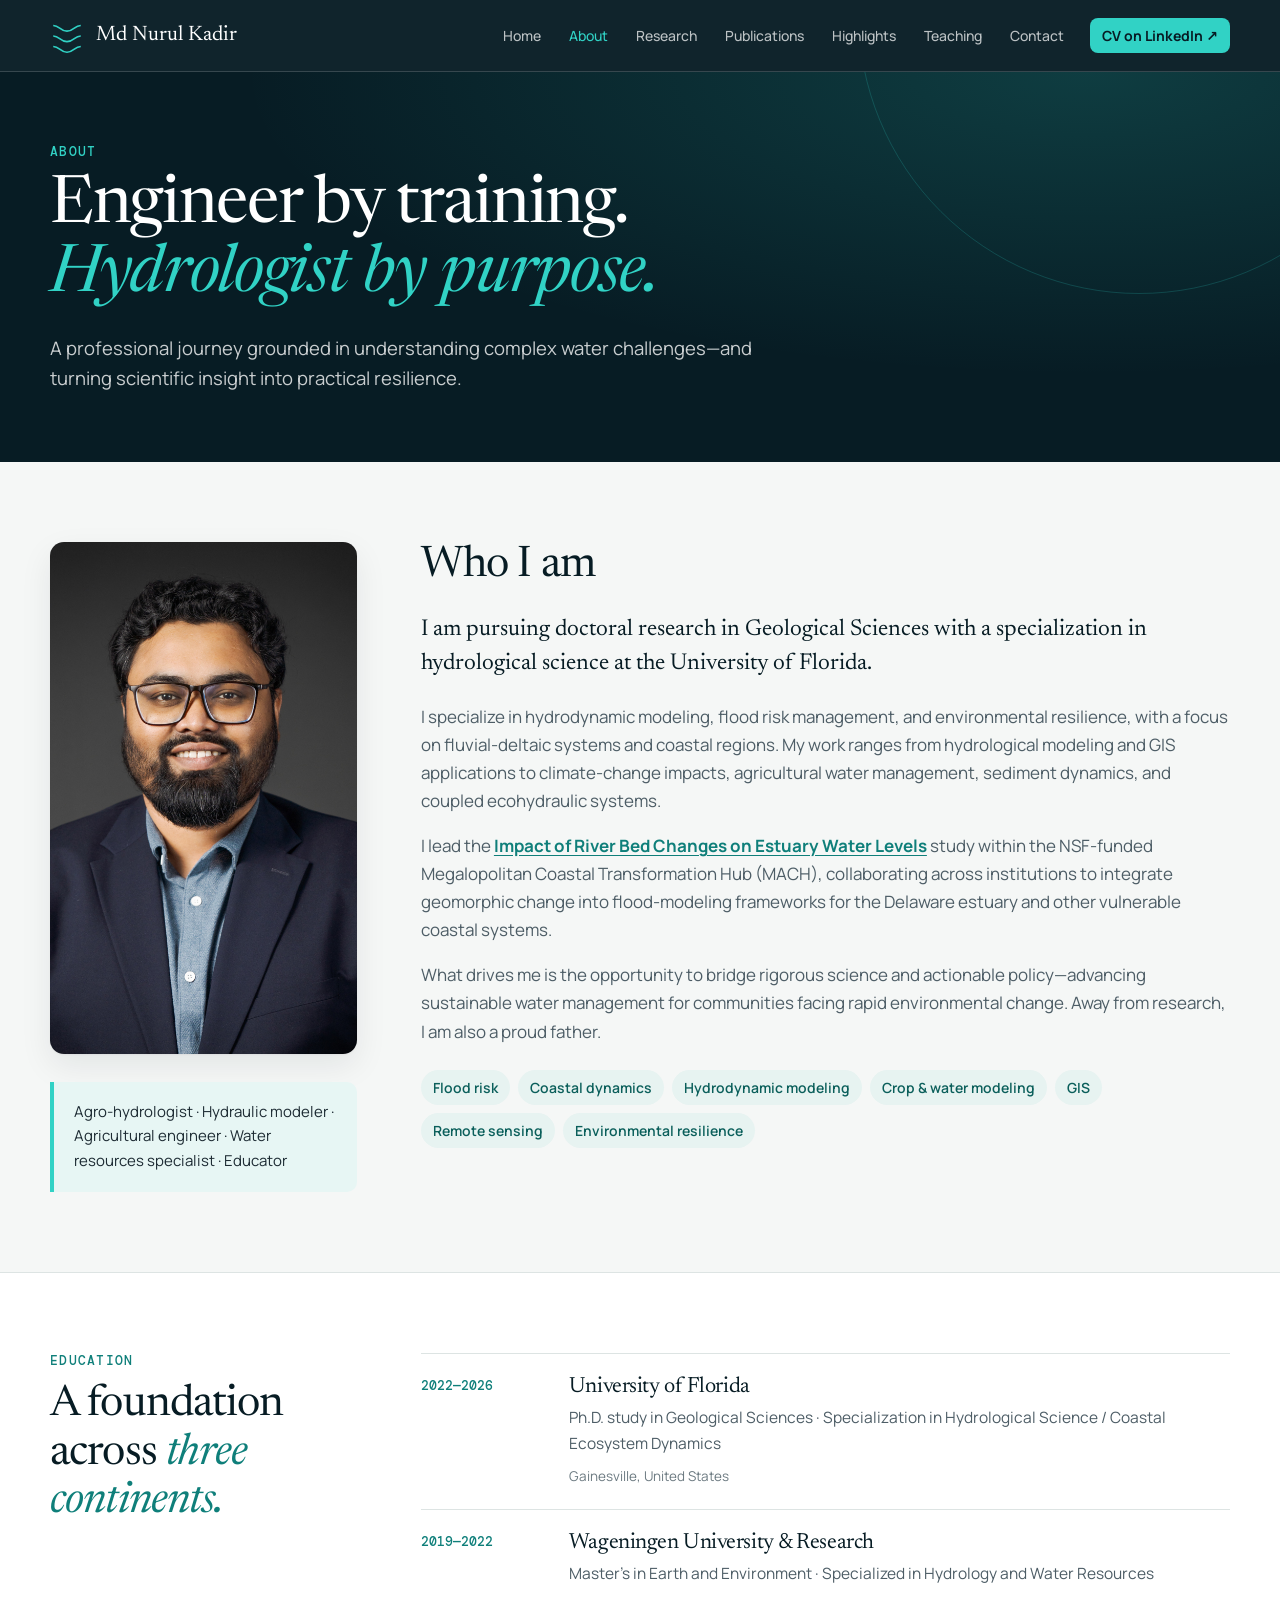
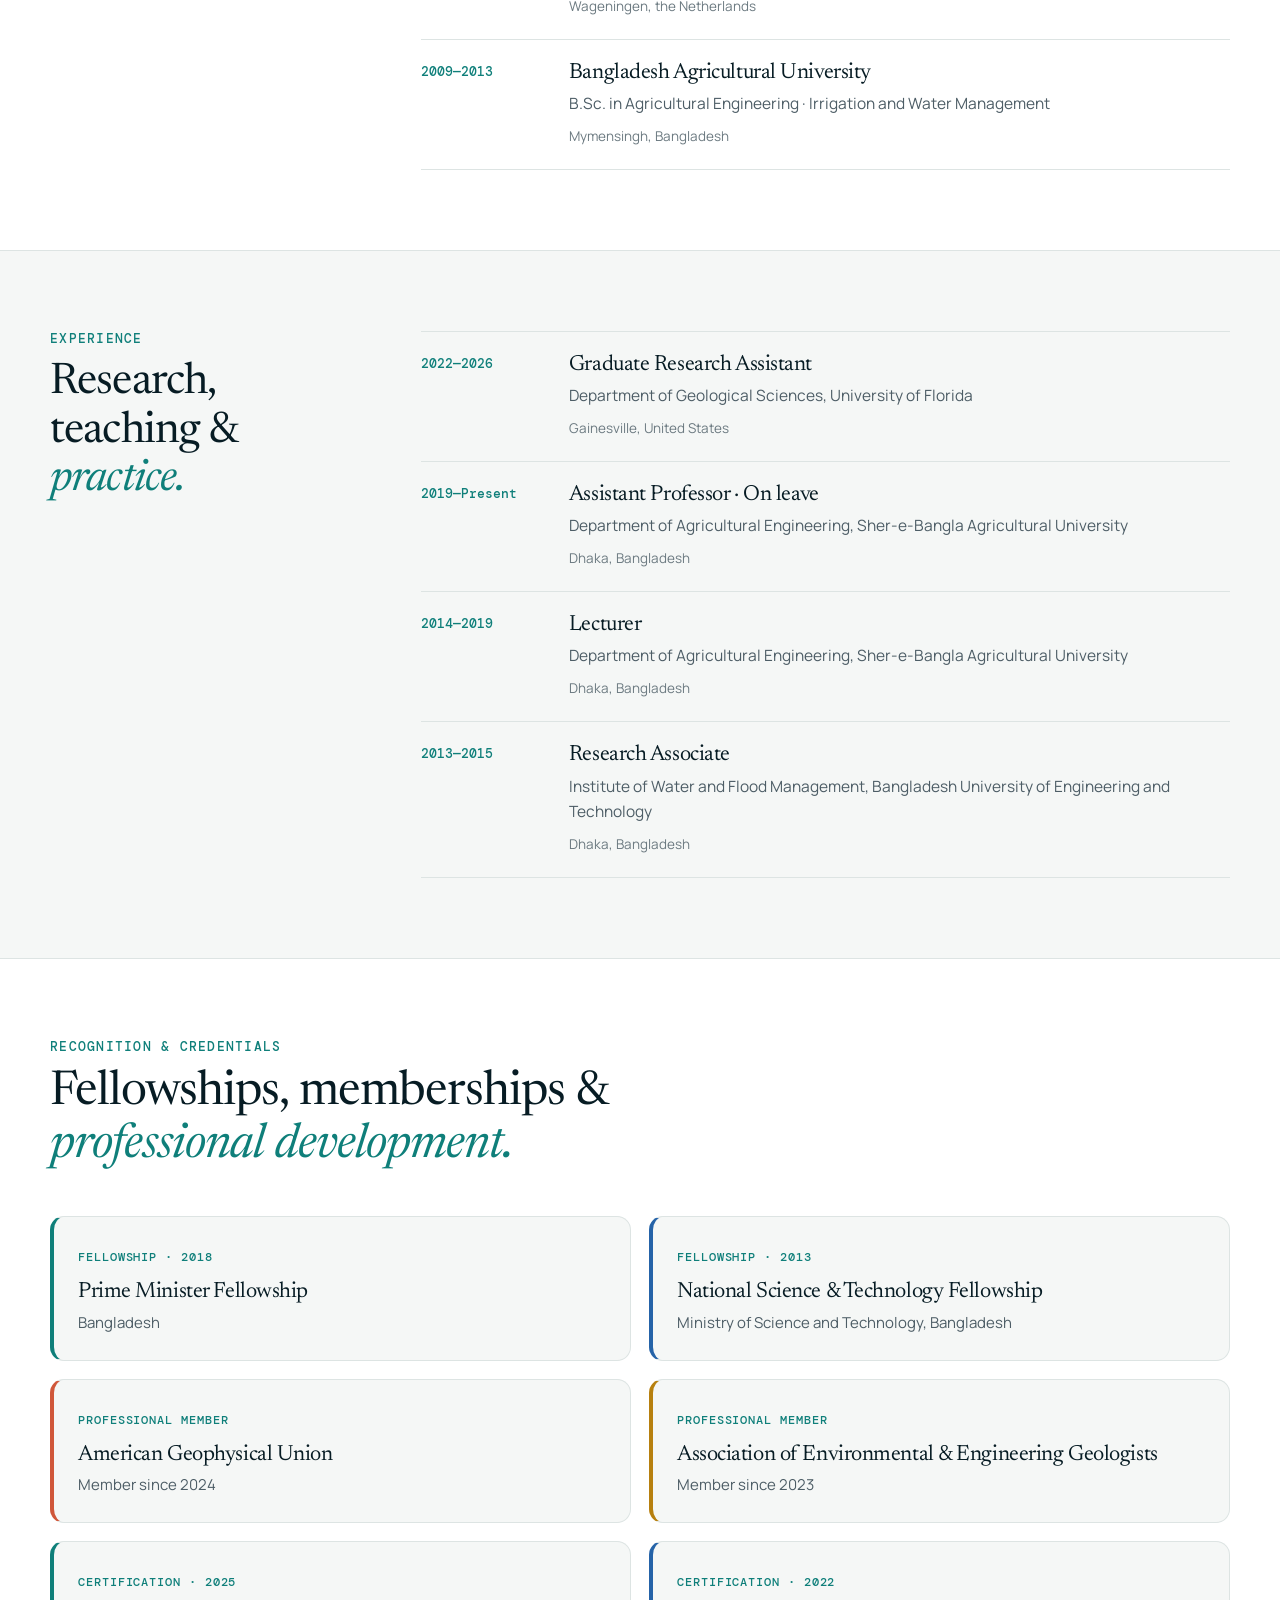
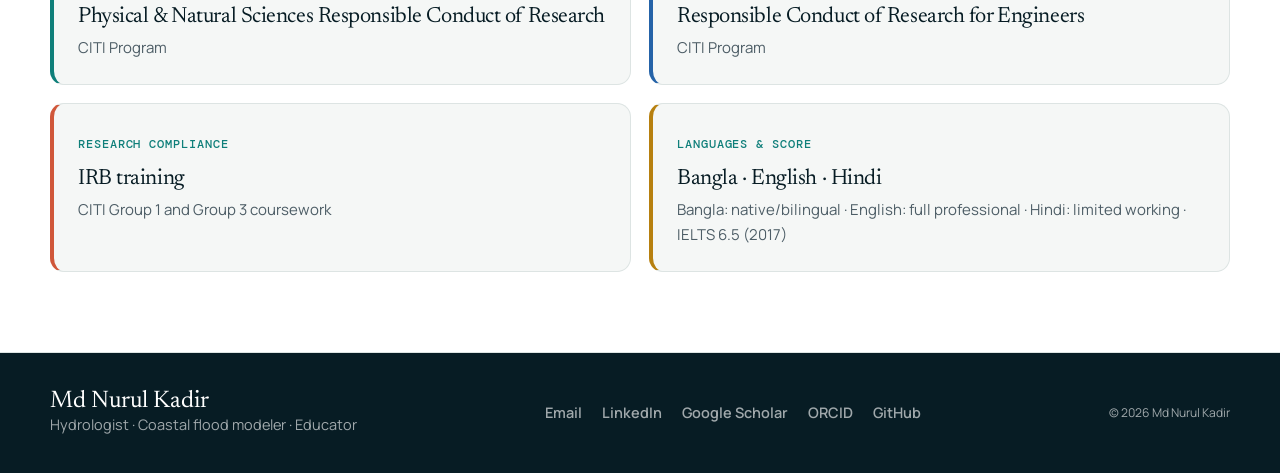
==== commit e2ecb044: "Recruiter-focused redesign: name, role and CV up front; What I bring, skills, code, career snapshot;" ====
--- a/about.html
+++ b/about.html
@@ -8,7 +8,7 @@
   <link rel="icon" href="assets/favicon.svg">
   <link rel="preconnect" href="https://fonts.googleapis.com">
   <link rel="preconnect" href="https://fonts.gstatic.com" crossorigin>
-  <link href="https://fonts.googleapis.com/css2?family=DM+Mono:wght@300;400;500&family=Manrope:wght@400;500;600;700&family=Newsreader:opsz,wght@6..72,300;6..72,400;6..72,500&display=swap" rel="stylesheet">
+  <link href="https://fonts.googleapis.com/css2?family=DM+Mono:wght@400;500&family=Manrope:wght@400;500;600;700&family=Newsreader:ital,opsz,wght@0,6..72,300;0,6..72,400;1,6..72,300;1,6..72,400&display=swap" rel="stylesheet">
   <link rel="stylesheet" href="styles.css">
 </head>
 
@@ -17,17 +17,8 @@
   <div class="progress"></div>
 
   <header class="site-header">
-    <a class="brand" href="index.html">
-      <svg viewBox="0 0 42 42">
-        <path d="M4 8c8 0 8 7 17 7s9-7 17-7M4 21c8 0 8 7 17 7s9-7 17-7M4 34c8 0 8 7 17 7s9-7 17-7"/>
-      </svg>
-      <span>MNK</span>
-    </a>
-    <button class="menu" aria-expanded="false" aria-controls="nav">
-      <span></span>
-      <span></span>
-      <b class="sr-only">Menu</b>
-    </button>
+    <a class="brand" href="index.html"><svg viewBox="0 0 42 42" aria-hidden="true"><path d="M4 8c8 0 8 7 17 7s9-7 17-7M4 21c8 0 8 7 17 7s9-7 17-7M4 34c8 0 8 7 17 7s9-7 17-7"/></svg><span>Md Nurul Kadir</span></a>
+    <button class="menu" aria-expanded="false" aria-controls="nav"><span></span><span></span><span></span><b class="sr-only">Menu</b></button>
     <nav id="nav">
       <a data-nav="home" href="index.html">Home</a>
       <a data-nav="about" href="about.html">About</a>
@@ -35,14 +26,15 @@
       <a data-nav="publications" href="publications.html">Publications</a>
       <a data-nav="highlights" href="highlights.html">Highlights</a>
       <a data-nav="teaching" href="teaching.html">Teaching</a>
-      <a data-nav="contact" class="nav-contact" href="contact.html">Connect ↗</a>
+      <a data-nav="contact" href="contact.html">Contact</a>
+      <a class="nav-cv" data-cv href="https://www.linkedin.com/in/md-nurul-kadir" target="_blank" rel="noopener">Download CV</a>
     </nav>
   </header>
 
   <main id="main">
     <section class="page-hero">
       <div class="shell reveal">
-        <p class="page-kicker">01 / About</p>
+        <p class="page-kicker">About</p>
         <h1>Engineer by training.<br><em>Hydrologist by purpose.</em></h1>
         <p class="page-lede">A professional journey grounded in understanding complex water challenges—and turning scientific insight into practical resilience.</p>
       </div>
@@ -205,16 +197,15 @@
   </main>
 
   <footer class="footer">
-    <div>
-      <strong>Md Nurul Kadir</strong>
-      <span>Hydrologist · Modeler · Educator</span>
+    <div><strong>Md Nurul Kadir</strong><span>Hydrologist · Coastal flood modeler · Educator</span></div>
+    <div class="socials">
+      <a href="mailto:mnkseum@gmail.com">Email</a>
+      <a href="https://www.linkedin.com/in/md-nurul-kadir" target="_blank" rel="noopener">LinkedIn</a>
+      <a href="https://scholar.google.com/citations?user=dc0bK9sAAAAJ" target="_blank" rel="noopener">Google Scholar</a>
+      <a href="https://orcid.org/0000-0003-3397-5763" target="_blank" rel="noopener">ORCID</a>
+      <a href="https://github.com/mnkadir" target="_blank" rel="noopener">GitHub</a>
     </div>
-    <div class="socials">
-      <a href="https://www.linkedin.com/in/md-nurul-kadir" target="_blank" rel="noopener noreferrer">LinkedIn</a>
-      <a href="https://orcid.org/0000-0003-3397-5763" target="_blank" rel="noopener noreferrer">ORCID</a>
-      <a href="https://github.com/mnkadir" target="_blank" rel="noopener noreferrer">GitHub</a>
-    </div>
-    <small>© <span data-year></span> MNK</small>
+    <small>© <span data-year></span> Md Nurul Kadir</small>
   </footer>
 
   <script src="script.js"></script>
--- a/styles.css
+++ b/styles.css
@@ -1,74 +1,399 @@
-:root{--ink:#071c24;--ink2:#0c2a34;--paper:#f1eee6;--white:#fbfaf5;--aqua:#31d2c5;--aqua2:#a9ece4;--green:#167f7b;--muted:#61737a;--line:rgba(7,28,36,.16);--darkline:rgba(255,255,255,.15);--serif:"Newsreader",serif;--sans:"Manrope",sans-serif;--mono:"DM Mono",monospace;--shell:min(1220px,calc(100vw - 64px))}*{box-sizing:border-box}html{scroll-behavior:smooth}body{margin:0;background:var(--paper);color:var(--ink);font-family:var(--sans);line-height:1.65;overflow-x:hidden}a{color:inherit;text-decoration:none}img{max-width:100%;display:block}button{font:inherit;color:inherit}.shell{width:var(--shell);margin:auto}.section{padding:130px 0}.sr-only{position:absolute;width:1px;height:1px;padding:0;margin:-1px;overflow:hidden;clip:rect(0,0,0,0);white-space:nowrap;border:0}.skip-link{position:fixed;z-index:1000;left:10px;top:10px;background:var(--aqua);padding:10px;transform:translateY(-150%)}.skip-link:focus{transform:none}.progress{position:fixed;z-index:999;top:0;left:0;height:3px;background:var(--aqua);width:0}::selection{background:var(--aqua);color:var(--ink)}
-.site-header{height:92px;padding:0 max(32px,calc((100vw - 1220px)/2));display:flex;align-items:center;justify-content:space-between;background:var(--ink);color:var(--white);position:relative;z-index:50}.brand{display:flex;align-items:center;gap:12px;font-weight:700;letter-spacing:.08em}.brand svg{width:38px;fill:none;stroke:var(--aqua);stroke-width:2}.site-header nav{display:flex;align-items:center;gap:28px;font:400 11px var(--mono);text-transform:uppercase;letter-spacing:.05em}.site-header nav a{opacity:.62;padding:10px 0;border-bottom:1px solid transparent}.site-header nav a:hover,.site-header nav a.active{opacity:1;color:var(--aqua);border-color:var(--aqua)}.site-header .nav-contact{border:1px solid var(--darkline);padding:10px 16px;border-radius:100px}.menu{display:none;background:none;border:0}.menu span{display:block;width:25px;height:1px;background:currentColor;margin:6px}
-.hero{width:100%;min-height:calc(100svh - 92px);max-width:none;background:var(--ink);color:var(--white);position:relative;display:grid;grid-template-columns:minmax(0,1.15fr) minmax(360px,.85fr);grid-template-rows:1fr auto;padding:90px max(32px,calc((100vw - 1220px)/2)) 42px;overflow:hidden}.hero:before{content:"";position:absolute;inset:0;background-image:linear-gradient(rgba(255,255,255,.025) 1px,transparent 1px),linear-gradient(90deg,rgba(255,255,255,.025) 1px,transparent 1px);background-size:72px 72px}.hero-copy{z-index:2;align-self:center;padding-right:7vw}.eyebrow,.tag,.section-head>p,.page-kicker,.section-label{font:400 10px var(--mono);text-transform:uppercase;letter-spacing:.1em;color:var(--green)}.hero .eyebrow{color:var(--aqua2)}h1,h2{font-family:var(--serif);font-weight:300;letter-spacing:-.04em}h1{font-size:clamp(62px,6.3vw,105px);line-height:.91;margin:0}h1 em,h2 em,.big-copy em{color:var(--aqua);font-weight:300}.hero-intro{font-size:18px;color:rgba(255,255,255,.66);max-width:680px;margin:36px 0}.hero-intro strong{color:white}.actions{display:flex;gap:14px;flex-wrap:wrap}.button{display:inline-flex;justify-content:space-between;align-items:center;gap:28px;padding:15px 20px;min-width:185px;border:1px solid var(--line);font:500 10px var(--mono);text-transform:uppercase;letter-spacing:.06em;transition:.25s}.button:hover{transform:translateY(-3px)}.primary{background:var(--aqua);color:var(--ink);border-color:var(--aqua)}.ghost{border-color:var(--darkline)}.portrait-wrap{z-index:2;align-self:center;justify-self:center;width:min(31vw,410px)}.portrait-frame{position:relative;aspect-ratio:1;background:var(--ink2);border-radius:52% 48% 44% 56%;overflow:hidden;border:1px solid var(--darkline);box-shadow:0 28px 80px rgba(0,0,0,.3)}.portrait-frame:after{content:"";position:absolute;inset:0;background:linear-gradient(145deg,transparent 60%,rgba(49,210,197,.28));mix-blend-mode:screen}.portrait-frame img{width:100%;height:100%;object-fit:cover;filter:saturate(.82) contrast(1.04)}.portrait-ring{position:absolute;inset:8%;border:1px solid rgba(255,255,255,.25);border-radius:50%;z-index:2}.portrait-note{display:flex;justify-content:space-between;margin-top:22px;color:rgba(255,255,255,.46);font:400 9px var(--mono);text-transform:uppercase;letter-spacing:.08em}.portrait-note span{color:var(--aqua)}.portrait-note p{margin:0;text-align:right}.hero-stats{z-index:2;grid-column:1/-1;display:flex;align-items:center;gap:50px;border-top:1px solid var(--darkline);padding-top:24px}.hero-stats>div{display:flex;align-items:center;gap:14px}.hero-stats strong{font:300 30px var(--serif);color:var(--aqua)}.hero-stats span,.hero-stats small{font:400 9px/1.5 var(--mono);text-transform:uppercase;color:rgba(255,255,255,.43)}.hero-stats small{margin-left:auto}.hero-river{position:absolute;right:-50px;top:-80px;width:58%;height:120%;fill:none;stroke:rgba(49,210,197,.13);stroke-width:5}
-.intro-band{padding:125px 0;background:var(--white)}.two-col{display:grid;grid-template-columns:.33fr 1fr;gap:9vw}.big-copy{font:300 clamp(42px,5vw,74px)/1 var(--serif);letter-spacing:-.035em;margin:0 0 35px}.big-copy em{color:var(--green)}.body-copy{max-width:760px;color:var(--muted);font-size:18px}.text-link{display:inline-block;margin-top:24px;padding-bottom:6px;border-bottom:1px solid var(--line);font:500 10px var(--mono);text-transform:uppercase;letter-spacing:.07em}.section-head{display:grid;grid-template-columns:.3fr 1fr;gap:5vw;align-items:start;margin-bottom:65px}.section-head h2{font-size:clamp(48px,5vw,76px);line-height:.98;margin:0}.section-head h2 em{color:var(--green)}.section-head.light>p{color:var(--aqua)}.section-head.light h2 em{color:var(--aqua)}.card-grid{display:grid;grid-template-columns:repeat(3,1fr);border-top:1px solid var(--line);border-bottom:1px solid var(--line)}.focus-card{padding:36px 38px 42px 0;transition:.25s}.focus-card+.focus-card{padding-left:38px;border-left:1px solid var(--line)}.focus-card:hover{background:rgba(255,255,255,.34);padding-right:26px;padding-left:26px}.focus-card>span{font:400 9px var(--mono);color:var(--green)}.focus-card h3{margin:45px 0 15px;font:400 27px/1.15 var(--serif)}.focus-card p{color:var(--muted);font-size:14px}.focus-card b{font:500 9px var(--mono);text-transform:uppercase;color:var(--green)}
-.feature-dark{background:var(--ink2);color:var(--white)}.feature-project{display:grid;grid-template-columns:.9fr 1.1fr;gap:8vw;align-items:center}.feature-project h3{font:400 clamp(36px,4vw,58px)/1.03 var(--serif);margin:20px 0}.feature-project p:not(.tag){color:rgba(255,255,255,.6)}.tag{color:var(--aqua)}.project-viz{min-height:470px;position:relative;overflow:hidden;background:radial-gradient(circle at 55% 65%,rgba(49,210,197,.3),transparent 47%),repeating-linear-gradient(170deg,transparent 0 39px,rgba(255,255,255,.045) 40px 41px),var(--ink);border:1px solid var(--darkline)}.project-viz span{position:absolute;width:150%;height:120px;left:-25%;border:2px solid var(--aqua);border-radius:50%;transform:rotate(-12deg)}.project-viz span:nth-child(1){top:27%}.project-viz span:nth-child(2){top:45%;opacity:.5}.project-viz span:nth-child(3){top:63%;opacity:.2}.project-viz i{position:absolute;top:10%;bottom:10%;left:65%;border-left:1px dashed rgba(255,255,255,.5)}.project-viz b{position:absolute;right:24px;top:20px;color:var(--aqua);font:300 40px var(--mono)}.output-list{border-top:1px solid var(--line)}.output{display:grid;grid-template-columns:90px 1fr 30px;gap:25px;align-items:center;padding:29px 5px;border-bottom:1px solid var(--line);transition:.2s}.output:hover{padding-inline:18px;background:var(--white)}.output span{font:400 10px var(--mono);color:var(--green)}.output h3{font:400 23px/1.2 var(--serif);margin:0}.output b{color:var(--green)}.cta{padding:125px 0;background:var(--green);color:white}.cta p{font:400 10px var(--mono);text-transform:uppercase;letter-spacing:.1em}.cta h2{max-width:1050px;font-size:clamp(58px,7vw,105px);line-height:.92;margin:25px 0 45px}.cta h2 em{color:var(--aqua2)}.button.light{background:white;color:var(--ink)}.footer{padding:45px max(32px,calc((100vw - 1220px)/2));background:var(--ink);color:white;display:grid;grid-template-columns:1fr auto auto;gap:60px;align-items:end}.footer>div:first-child{display:flex;flex-direction:column}.footer strong{font:400 26px var(--serif)}.footer span,.footer small,.socials{font:400 9px var(--mono);text-transform:uppercase;color:rgba(255,255,255,.45)}.socials{display:flex;gap:24px}.socials a:hover{color:var(--aqua)}
-.page-hero{background:var(--ink);color:white;padding:95px 0 105px;position:relative;overflow:hidden}.page-hero:after{content:"";position:absolute;width:600px;height:600px;border:1px solid rgba(49,210,197,.18);border-radius:50%;right:-120px;top:-360px}.page-hero h1{max-width:980px;font-size:clamp(62px,7vw,105px)}.page-hero .page-kicker{color:var(--aqua);margin-bottom:25px}.page-hero .page-lede{max-width:740px;color:rgba(255,255,255,.62);font-size:18px;margin:35px 0 0}.page-section{padding:100px 0}.page-section.white{background:var(--white)}.split{display:grid;grid-template-columns:.6fr 1.4fr;gap:9vw}.split h2,.content-title{font-size:clamp(42px,4.5vw,68px);line-height:1;margin:0}.prose p{color:var(--muted);font-size:17px}.prose .lead{font:400 27px/1.4 var(--serif);color:var(--ink)}.info-grid{display:grid;grid-template-columns:repeat(2,1fr);gap:20px;margin-top:55px}.info-card{padding:27px;border:1px solid var(--line);background:rgba(255,255,255,.32)}.info-card span,.meta{font:400 9px var(--mono);color:var(--green);text-transform:uppercase;letter-spacing:.07em}.info-card h3{font:400 22px var(--serif);margin:18px 0 7px}.info-card p{font-size:13px;margin:0;color:var(--muted)}.timeline{border-top:1px solid var(--line)}.timeline article{display:grid;grid-template-columns:120px 1fr;gap:25px;padding:30px 0;border-bottom:1px solid var(--line)}.timeline time{font:400 10px var(--mono);color:var(--green)}.timeline h3{font:400 24px var(--serif);margin:0}.timeline p{margin:5px 0;color:var(--muted)}.timeline small{font:400 9px var(--mono);text-transform:uppercase;color:#809096}.chips{display:flex;gap:9px;flex-wrap:wrap;margin-top:40px}.chips span{padding:9px 14px;border:1px solid var(--line);border-radius:100px;font:400 9px var(--mono);text-transform:uppercase;color:#425a63}.side-photo{position:sticky;top:40px}.side-photo img{width:100%;aspect-ratio:4/5;object-fit:cover;filter:saturate(.8)}
-.project-stack{border-top:1px solid var(--line)}.project-row{display:grid;grid-template-columns:90px .75fr 1.25fr;gap:35px;padding:52px 0;border-bottom:1px solid var(--line)}.project-row>span{font:400 10px var(--mono);color:var(--green)}.project-row h2{font:400 36px/1.05 var(--serif);margin:0}.project-row h3{font:400 22px var(--serif);margin:0 0 12px}.project-row p{color:var(--muted)}.project-row ul{padding-left:18px;color:var(--muted)}.project-row .links{display:flex;gap:22px;flex-wrap:wrap}.project-row .links a{font:500 9px var(--mono);text-transform:uppercase;color:var(--green);border-bottom:1px solid var(--line)}
-.pub-controls{display:flex;justify-content:space-between;align-items:end;gap:30px;margin-bottom:35px}.pub-controls p{margin:0;color:var(--muted)}.pub-list{counter-reset:pub;border-top:1px solid var(--line)}.pub{counter-increment:pub;display:grid;grid-template-columns:55px 1fr 30px;gap:20px;align-items:start;padding:23px 5px;border-bottom:1px solid var(--line)}.pub:before{content:counter(pub,decimal-leading-zero);font:400 9px var(--mono);color:var(--green);margin-top:5px}.pub h2{font:400 22px/1.25 var(--serif);margin:0}.pub p{font:400 9px var(--mono);text-transform:uppercase;color:#7e8e94;margin:8px 0 0}.pub>b{color:var(--green)}.pub:hover h2{color:var(--green)}
-.video-grid{display:grid;grid-template-columns:repeat(2,1fr);gap:28px}.video-card{background:var(--white);border:1px solid var(--line)}.video-frame{aspect-ratio:16/9}.video-frame iframe{width:100%;height:100%;border:0}.video-card div:last-child{padding:25px}.video-card h2{font:400 27px var(--serif);margin:0 0 8px}.video-card p{color:var(--muted);margin:0}.principles{display:grid;grid-template-columns:repeat(3,1fr);gap:1px;background:var(--line);border:1px solid var(--line)}.principle{background:var(--paper);padding:34px}.principle span{font:400 9px var(--mono);color:var(--green)}.principle h3{font:400 24px var(--serif)}.principle p{font-size:14px;color:var(--muted)}
-.contact-grid{display:grid;grid-template-columns:1fr 1fr;gap:9vw}.contact-big{font:300 clamp(45px,5vw,75px)/1 var(--serif);margin:0}.contact-list{border-top:1px solid var(--line)}.contact-list a,.contact-list div{display:grid;grid-template-columns:120px 1fr auto;gap:20px;padding:23px 0;border-bottom:1px solid var(--line)}.contact-list span{font:400 9px var(--mono);text-transform:uppercase;color:var(--green)}.contact-list b{font-weight:500}.contact-list a:hover b{color:var(--green)}.source-note{padding:25px;border-left:3px solid var(--aqua);background:rgba(49,210,197,.08);color:var(--muted);font-size:13px;margin-top:45px}.reveal{opacity:0;transform:translateY(20px);transition:opacity .7s,transform .7s}.reveal.visible{opacity:1;transform:none}
-@media(max-width:900px){:root{--shell:min(100% - 38px,760px)}.section{padding:95px 0}.site-header{padding-inline:20px}.menu{display:block}.site-header nav{display:none;position:absolute;top:92px;left:18px;right:18px;background:var(--paper);color:var(--ink);padding:25px;flex-direction:column;align-items:stretch;box-shadow:0 30px 50px rgba(0,0,0,.25)}.site-header nav.open{display:flex}.site-header nav a{padding:8px}.hero{grid-template-columns:1fr;padding:75px 20px 35px}.hero-copy{padding:0}.portrait-wrap{width:min(75vw,400px);margin-top:65px}.hero-stats{grid-column:1;flex-wrap:wrap;margin-top:55px}.hero-stats small{width:100%;margin:0}.two-col,.section-head,.feature-project,.split,.contact-grid{grid-template-columns:1fr}.card-grid{grid-template-columns:1fr}.focus-card,.focus-card+.focus-card{padding:32px 0;border-left:0;border-top:1px solid var(--line)}.project-row{grid-template-columns:55px 1fr}.project-row>div:last-child{grid-column:2}.video-grid,.principles{grid-template-columns:1fr}.side-photo{position:static;max-width:420px}.footer{grid-template-columns:1fr;gap:25px}.page-hero{padding:75px 0}.section-head{gap:25px}}
-@media(max-width:570px){:root{--shell:calc(100% - 30px)}.hero h1{font-size:59px}.hero-intro{font-size:16px}.hero-stats{display:grid;grid-template-columns:1fr}.actions{flex-direction:column}.actions .button{width:100%}.portrait-wrap{width:88vw}.big-copy{font-size:45px}.info-grid{grid-template-columns:1fr}.timeline article{grid-template-columns:85px 1fr}.project-row{grid-template-columns:1fr}.project-row>div:last-child{grid-column:1}.pub{grid-template-columns:36px 1fr 20px}.contact-list a,.contact-list div{grid-template-columns:90px 1fr}.contact-list a>em{display:none}.footer{padding-inline:18px}.socials{flex-wrap:wrap}}
-@media(prefers-reduced-motion:reduce){html{scroll-behavior:auto}*,*:before,*:after{animation:none!important;transition:none!important}.reveal{opacity:1;transform:none}}
-
-/* ---------- Highlights, recent news, featured figures and video archive ---------- */
-[hidden]{display:none!important}
-.site-header nav{gap:24px}
-.badge{display:inline-block;padding:5px 11px;border-radius:100px;font:500 9px var(--mono);text-transform:uppercase;letter-spacing:.07em;white-space:nowrap;background:rgba(22,127,123,.14);color:var(--green)}
-.badge[data-type="seminar"]{background:#e6e1f7;color:#4a3a94}
-.badge[data-type="certificate"]{background:#dff0dc;color:#2d6a34}
-.badge[data-type="media"]{background:#fadfd9;color:#9a3324}
-.badge[data-type="award"]{background:#f8ebc9;color:#7a5510}
-.badge[data-type="figure"]{background:#d9eaf8;color:#1f5d8a}
-.badge[data-type="video"]{background:#fbdde9;color:#96264f}
-.badge[data-type="news"]{background:rgba(7,28,36,.09);color:var(--ink)}
-.filters{display:flex;gap:9px;flex-wrap:wrap;margin-bottom:42px}
-.filters button{padding:10px 16px;border:1px solid var(--line);border-radius:100px;background:transparent;font:400 10px var(--mono);text-transform:uppercase;letter-spacing:.06em;color:#425a63;cursor:pointer;transition:.2s}
-.filters button:hover{border-color:var(--green);color:var(--green)}
-.filters button[aria-pressed="true"]{background:var(--ink);border-color:var(--ink);color:var(--aqua)}
-.filters small{margin-left:7px;opacity:.6;font-size:9px}
-.update-grid{display:grid;grid-template-columns:repeat(3,minmax(0,1fr));gap:28px;margin-bottom:10px}
-.update-card{display:flex;flex-direction:column;background:var(--white);border:1px solid var(--line);transition:transform .25s,box-shadow .25s;scroll-margin-top:30px}
-.update-card:hover{transform:translateY(-5px);box-shadow:0 24px 55px rgba(7,28,36,.14)}
-.update-card:target{border-color:var(--green);box-shadow:0 0 0 3px rgba(49,210,197,.4)}
-.update-media{position:relative;display:block;width:100%;padding:0;border:0;aspect-ratio:16/10;background:var(--ink2);overflow:hidden;cursor:pointer}
-.update-media img{width:100%;height:100%;object-fit:cover;transition:transform .6s}
-.update-media:hover img{transform:scale(1.06)}
-.update-media.contain{background:#fff;border-bottom:1px solid var(--line)}
-.update-media.contain img{object-fit:contain;padding:14px}
-.update-media iframe{position:absolute;inset:0;width:100%;height:100%;border:0}
-.update-media .count{position:absolute;right:12px;bottom:12px;padding:5px 10px;border-radius:100px;background:rgba(7,28,36,.82);color:var(--aqua2);font:400 9px var(--mono);text-transform:uppercase}
-.update-media .play{position:absolute;inset:0;margin:auto;width:68px;height:68px;border-radius:50%;background:var(--aqua);box-shadow:0 10px 30px rgba(0,0,0,.35);transition:transform .25s}
-.update-media:hover .play{transform:scale(1.1)}
-.update-media .play:after{content:"";position:absolute;left:27px;top:22px;border-left:20px solid var(--ink);border-top:12px solid transparent;border-bottom:12px solid transparent}
-.update-body{display:flex;flex-direction:column;gap:11px;padding:25px;flex:1}
-.update-meta{display:flex;align-items:center;gap:12px;flex-wrap:wrap;font:400 9px var(--mono);text-transform:uppercase;letter-spacing:.06em;color:#7e8e94}
-.update-body h3{font:400 23px/1.2 var(--serif);margin:0}
-.update-place{margin:0;font:400 9px/1.6 var(--mono);text-transform:uppercase;letter-spacing:.05em;color:#7e8e94}
-.update-summary{margin:0;font-size:14px;color:var(--muted);white-space:pre-line}
-.update-links{display:flex;gap:20px;flex-wrap:wrap;margin-top:auto;padding-top:8px}
-.update-links a{font:500 9px var(--mono);text-transform:uppercase;letter-spacing:.06em;color:var(--green);border-bottom:1px solid var(--line);padding-bottom:4px}
-.update-links a:hover{border-color:var(--green)}
-.news-list{border-top:1px solid var(--line)}
-.news-item{display:grid;grid-template-columns:120px 1fr auto;gap:25px;align-items:center;padding:24px 5px;border-bottom:1px solid var(--line);transition:.2s}
-.news-item:hover{padding-inline:18px;background:var(--white)}
-.news-item time{font:400 10px var(--mono);text-transform:uppercase;color:var(--green)}
-.news-item h3{font:400 23px/1.2 var(--serif);margin:10px 0 0}
-.news-item img{width:118px;height:78px;object-fit:cover}
-.figures-band,.video-band{background:var(--white)}
-.figures-band .update-card,.video-band .update-card{background:var(--paper)}
-.empty-note{padding:30px;border:1px dashed var(--line);color:var(--muted);text-align:center}
-.pub{grid-template-columns:55px 1fr auto}
-.pub .pub-link{font:500 9px var(--mono);text-transform:uppercase;letter-spacing:.06em;color:var(--green);white-space:nowrap;margin-top:6px}
-.lightbox{width:min(1100px,96vw);max-height:94vh;padding:0;border:1px solid var(--darkline);background:var(--ink);color:var(--white);overflow:hidden}
-.lightbox::backdrop{background:rgba(4,16,21,.86)}
-.lightbox figure{margin:0;display:flex;flex-direction:column;max-height:94vh}
-.lightbox img{width:100%;max-height:calc(94vh - 70px);object-fit:contain;background:var(--ink)}
-.lightbox figcaption{display:flex;align-items:center;justify-content:space-between;gap:16px;padding:14px 18px;font-size:14px}
-.lightbox .lb-buttons{display:flex;gap:8px}
-.lightbox button{padding:8px 14px;border:1px solid var(--darkline);background:transparent;color:var(--white);font:400 9px var(--mono);text-transform:uppercase;cursor:pointer}
-.lightbox button:hover{border-color:var(--aqua);color:var(--aqua)}
-@media(max-width:1100px){.site-header nav{gap:16px}.update-grid{grid-template-columns:repeat(2,minmax(0,1fr))}}
-@media(max-width:900px){.site-header nav{gap:0}}
-@media(max-width:640px){.update-grid{grid-template-columns:1fr}.news-item{grid-template-columns:1fr auto;gap:8px 16px}.news-item time{grid-column:1/-1}.news-item img{width:84px;height:60px}.pub{grid-template-columns:36px 1fr}.pub .pub-link{grid-column:2}}
+/* Md Nurul Kadir — portfolio styles
+   Dark animated hero and page headers, light and colourful content sections. */
+
+:root {
+  --ink: #071c24;
+  --ink2: #0c2a34;
+  --ink3: #12384a;
+  --aqua: #31d2c5;
+  --aqua2: #a9ece4;
+  --teal: #0f7f7a;
+  --blue: #2563a8;
+  --coral: #d0573a;
+  --gold: #b7800f;
+  --violet: #5b46a8;
+  --bg: #f5f7f6;
+  --white: #ffffff;
+  --text: #1d2b33;
+  --muted: #4d5d66;
+  --line: #dde4e3;
+  --darkline: rgba(255, 255, 255, .16);
+  --serif: "Newsreader", Georgia, serif;
+  --sans: "Manrope", system-ui, -apple-system, "Segoe UI", Arial, sans-serif;
+  --mono: "DM Mono", ui-monospace, monospace;
+  --shell: min(1180px, calc(100vw - 48px));
+  --radius: 14px;
+  --shadow: 0 1px 2px rgba(7, 28, 36, .05), 0 12px 32px rgba(7, 28, 36, .08);
+}
+
+* { box-sizing: border-box; }
+html { scroll-behavior: smooth; }
+body { margin: 0; background: var(--bg); color: var(--text); font-family: var(--sans); font-size: 17px; line-height: 1.65; overflow-x: hidden; -webkit-font-smoothing: antialiased; }
+a { color: inherit; text-decoration: none; }
+img { max-width: 100%; display: block; }
+button { font: inherit; color: inherit; }
+h1, h2, h3 { margin: 0; color: var(--ink); font-family: var(--serif); font-weight: 400; letter-spacing: -.02em; }
+h1 em, h2 em { color: var(--teal); }
+sub { font-size: .7em; }
+:focus-visible { outline: 2px solid var(--aqua); outline-offset: 3px; }
+::selection { background: var(--aqua); color: var(--ink); }
+[hidden] { display: none !important; }
+
+.shell { width: var(--shell); margin: 0 auto; }
+.section { padding: 96px 0; }
+.sr-only { position: absolute; width: 1px; height: 1px; padding: 0; margin: -1px; overflow: hidden; clip: rect(0, 0, 0, 0); white-space: nowrap; border: 0; }
+.skip-link { position: fixed; z-index: 1000; left: 10px; top: 10px; padding: 10px 14px; background: var(--aqua); color: var(--ink); transform: translateY(-200%); }
+.skip-link:focus { transform: none; }
+.progress { position: fixed; z-index: 999; top: 0; left: 0; height: 3px; width: 0; background: var(--aqua); }
+
+/* ---------- Header ---------- */
+.site-header { position: sticky; top: 0; z-index: 50; height: 72px; padding: 0 max(24px, calc((100vw - 1180px) / 2)); display: flex; align-items: center; justify-content: space-between; gap: 24px; background: rgba(7, 28, 36, .96); backdrop-filter: blur(10px); color: var(--white); border-bottom: 1px solid var(--darkline); }
+.brand { display: flex; align-items: center; gap: 12px; font: 400 21px var(--serif); white-space: nowrap; }
+.brand svg { width: 34px; fill: none; stroke: var(--aqua); stroke-width: 2; }
+.site-header nav { display: flex; align-items: center; gap: 4px; font: 500 14px var(--sans); }
+.site-header nav a { padding: 8px 12px; border-radius: 8px; color: rgba(255, 255, 255, .72); transition: .2s; }
+.site-header nav a:hover { color: var(--white); background: rgba(255, 255, 255, .07); }
+.site-header nav a.active { color: var(--aqua); }
+.site-header .nav-cv { margin-left: 10px; background: var(--aqua); color: var(--ink); font-weight: 700; }
+.site-header .nav-cv:hover { background: var(--aqua2); color: var(--ink); }
+.menu { display: none; padding: 8px; background: none; border: 0; cursor: pointer; }
+.menu span { display: block; width: 24px; height: 2px; margin: 6px 0; background: var(--white); }
+
+/* ---------- Buttons and links ---------- */
+.actions { display: flex; gap: 12px; flex-wrap: wrap; }
+.button { display: inline-flex; align-items: center; gap: 10px; padding: 13px 22px; border-radius: 10px; border: 1px solid var(--line); background: var(--white); color: var(--ink); font: 700 15px var(--sans); transition: transform .2s, background .2s, border-color .2s, color .2s; cursor: pointer; }
+.button:hover { transform: translateY(-2px); border-color: var(--teal); color: var(--teal); }
+.button.primary { background: var(--aqua); border-color: var(--aqua); color: var(--ink); }
+.button.primary:hover { background: var(--aqua2); border-color: var(--aqua2); color: var(--ink); }
+.button.dark { background: var(--ink); border-color: var(--ink); color: var(--white); }
+.button.dark:hover { background: var(--ink3); color: var(--aqua); }
+.button.ghost { background: transparent; border-color: var(--darkline); color: var(--white); }
+.button.ghost:hover { border-color: var(--aqua); color: var(--aqua); }
+.button.light { background: var(--white); border-color: var(--white); color: var(--ink); }
+.text-link { display: inline-block; margin-top: 26px; font-weight: 700; font-size: 15px; color: var(--teal); border-bottom: 2px solid transparent; }
+.text-link:hover { border-color: var(--teal); }
+.prose a { color: var(--teal); text-decoration: underline; text-underline-offset: 3px; }
+
+.eyebrow, .tag, .section-head > p, .page-kicker, .section-label, .meta { margin: 0 0 12px; font: 500 12.5px var(--mono); letter-spacing: .1em; text-transform: uppercase; color: var(--teal); }
+
+/* ---------- Home hero ---------- */
+.hero { position: relative; overflow: hidden; background: radial-gradient(ellipse at 80% 20%, rgba(49, 210, 197, .16), transparent 55%), var(--ink); color: var(--white); }
+.hero:before { content: ""; position: absolute; inset: 0; background-image: linear-gradient(rgba(255, 255, 255, .03) 1px, transparent 1px), linear-gradient(90deg, rgba(255, 255, 255, .03) 1px, transparent 1px); background-size: 64px 64px; }
+.hero-river { position: absolute; right: -60px; top: -90px; width: 56%; height: 125%; fill: none; stroke: rgba(49, 210, 197, .2); stroke-width: 4; stroke-dasharray: 14 22; animation: flow 18s linear infinite; }
+.hero-river path:nth-child(2) { stroke: rgba(169, 236, 228, .16); animation-duration: 26s; }
+@keyframes flow { to { stroke-dashoffset: -720; } }
+.hero-inner { position: relative; z-index: 2; display: grid; grid-template-columns: minmax(0, 1.3fr) minmax(260px, .7fr); gap: 64px; align-items: center; padding: 76px 0 40px; }
+.open-to { display: inline-flex; align-items: center; gap: 10px; margin-bottom: 26px; padding: 7px 14px; border: 1px solid rgba(49, 210, 197, .45); border-radius: 100px; background: rgba(49, 210, 197, .08); color: var(--aqua2); font-size: 14px; font-weight: 600; }
+.open-to:before { content: ""; flex: none; width: 8px; height: 8px; border-radius: 50%; background: var(--aqua); box-shadow: 0 0 0 0 rgba(49, 210, 197, .6); animation: pulse 2.2s infinite; }
+@keyframes pulse { 70% { box-shadow: 0 0 0 9px rgba(49, 210, 197, 0); } 100% { box-shadow: 0 0 0 0 rgba(49, 210, 197, 0); } }
+.hero .eyebrow { color: var(--aqua2); }
+.hero h1 { color: var(--white); font-size: clamp(46px, 6.4vw, 84px); line-height: 1; }
+.hero-role { margin: 14px 0 0; font: 300 italic clamp(24px, 2.8vw, 36px)/1.25 var(--serif); color: var(--aqua); }
+.hero-intro { max-width: 640px; margin: 24px 0 32px; font-size: 18.5px; color: rgba(255, 255, 255, .8); }
+.profile-links { display: flex; flex-wrap: wrap; gap: 8px 22px; margin-top: 26px; font-size: 14.5px; font-weight: 600; }
+.profile-links a { color: rgba(255, 255, 255, .7); border-bottom: 1px solid var(--darkline); padding-bottom: 2px; }
+.profile-links a:hover { color: var(--aqua); border-color: var(--aqua); }
+.portrait-wrap { justify-self: end; width: min(100%, 380px); }
+.portrait-frame { position: relative; aspect-ratio: 1; border-radius: 50% 46% 48% 52%; overflow: hidden; border: 1px solid var(--darkline); box-shadow: 0 30px 80px rgba(0, 0, 0, .35); }
+.portrait-frame img { width: 100%; height: 100%; object-fit: cover; }
+.portrait-frame:after { content: ""; position: absolute; inset: 7%; border: 1px solid rgba(255, 255, 255, .25); border-radius: 50%; }
+.facts { position: relative; z-index: 2; display: grid; grid-template-columns: repeat(4, minmax(0, 1fr)); border-top: 1px solid var(--darkline); }
+.facts > div { padding: 24px 22px 30px 0; }
+.facts > div + div { padding-left: 22px; border-left: 1px solid var(--darkline); }
+.facts strong { display: block; font: 400 34px/1.1 var(--serif); color: var(--aqua); }
+.facts span { font-size: 14px; color: rgba(255, 255, 255, .7); }
+
+/* ---------- Section headings ---------- */
+.section-head { max-width: 780px; margin-bottom: 44px; }
+.section-head h2 { font-size: clamp(32px, 3.8vw, 48px); line-height: 1.1; }
+.section-head .lede { margin: 14px 0 0; font: 400 18px/1.6 var(--sans); letter-spacing: 0; text-transform: none; color: var(--muted); }
+.section-head.row { max-width: none; display: flex; align-items: end; justify-content: space-between; gap: 24px; flex-wrap: wrap; }
+.section-head.row .text-link { margin: 0; }
+.band-white { background: var(--white); border-block: 1px solid var(--line); }
+
+/* ---------- What I bring ---------- */
+.bring-grid { display: grid; grid-template-columns: repeat(4, minmax(0, 1fr)); gap: 20px; }
+.bring-card { --c: var(--teal); --c-soft: #e3f3f1; display: flex; flex-direction: column; padding: 28px 24px; border-radius: var(--radius); background: var(--white); border: 1px solid var(--line); border-top: 5px solid var(--c); box-shadow: var(--shadow); transition: transform .25s, box-shadow .25s; }
+.bring-card:hover { transform: translateY(-5px); box-shadow: 0 20px 44px rgba(7, 28, 36, .13); }
+.bring-card.blue { --c: var(--blue); --c-soft: #e6eef8; }
+.bring-card.coral { --c: var(--coral); --c-soft: #fbeae5; }
+.bring-card.gold { --c: var(--gold); --c-soft: #f8f0dc; }
+.bring-card .role { font: 500 11.5px var(--mono); letter-spacing: .08em; text-transform: uppercase; color: var(--c); }
+.bring-card .icon { width: 46px; height: 46px; margin: 16px 0 14px; padding: 10px; border-radius: 12px; background: var(--c-soft); stroke: var(--c); fill: none; stroke-width: 1.8; stroke-linecap: round; stroke-linejoin: round; }
+.bring-card h3 { font-size: 24px; line-height: 1.2; margin-bottom: 10px; }
+.bring-card ul { margin: 0 0 18px; padding-left: 18px; color: var(--muted); font-size: 15px; }
+.bring-card li + li { margin-top: 6px; }
+.bring-card a { margin-top: auto; font-weight: 700; font-size: 15px; color: var(--c); }
+
+/* ---------- Featured work ---------- */
+.current-figure { margin: 0 0 44px; }
+.zoomable { position: relative; display: block; width: 100%; padding: 0; border: 0; background: none; text-align: left; cursor: zoom-in; }
+.current-figure .zoomable { padding: clamp(10px, 2vw, 24px); background: var(--white); border: 1px solid var(--line); border-radius: var(--radius); box-shadow: var(--shadow); transition: transform .3s, box-shadow .3s; }
+.current-figure .zoomable:hover { transform: translateY(-3px); box-shadow: 0 24px 50px rgba(7, 28, 36, .14); }
+.current-figure img { width: 100%; height: auto; }
+.zoom-hint { position: absolute; right: 16px; top: 16px; padding: 6px 12px; border-radius: 100px; background: var(--ink); color: var(--aqua); font: 500 11px var(--mono); text-transform: uppercase; letter-spacing: .07em; opacity: 0; transition: opacity .25s; }
+.zoomable:hover .zoom-hint, .zoomable:focus-visible .zoom-hint { opacity: 1; }
+.current-figure figcaption { margin-top: 14px; max-width: 920px; font-size: 15px; color: var(--muted); }
+.current-project { display: grid; grid-template-columns: 1.15fr .85fr; gap: 56px; align-items: center; }
+.current-project h3 { margin-bottom: 14px; font-size: clamp(28px, 3vw, 38px); line-height: 1.15; }
+.current-project p:not(.tag) { margin: 0 0 14px; color: var(--muted); }
+.current-project .actions { margin-top: 26px; }
+.poster-thumb { overflow: hidden; border-radius: var(--radius); border: 1px solid var(--line); box-shadow: var(--shadow); transition: transform .3s; }
+.poster-thumb:hover { transform: translateY(-4px) rotate(-.4deg); }
+.poster-thumb img { width: 100%; height: auto; }
+.poster-label { position: absolute; left: 0; right: 0; bottom: 0; padding: 14px 18px; background: linear-gradient(transparent, rgba(7, 28, 36, .92)); color: var(--aqua); font: 500 12px var(--mono); text-transform: uppercase; letter-spacing: .08em; }
+.project-cards { display: grid; grid-template-columns: repeat(3, minmax(0, 1fr)); gap: 20px; margin-top: 56px; }
+.project-card { --c: var(--teal); display: flex; flex-direction: column; padding: 24px; border-radius: var(--radius); background: var(--bg); border: 1px solid var(--line); border-left: 4px solid var(--c); transition: transform .25s, box-shadow .25s; }
+.project-card:hover { transform: translateY(-4px); box-shadow: var(--shadow); }
+.project-card.blue { --c: var(--blue); }
+.project-card.coral { --c: var(--coral); }
+.project-card .meta { color: var(--c); font-size: 11.5px; }
+.project-card h3 { font-size: 22px; line-height: 1.25; margin-bottom: 8px; }
+.project-card p { margin: 0 0 16px; font-size: 15px; color: var(--muted); }
+.project-card b { margin-top: auto; font-size: 15px; color: var(--c); }
+
+/* ---------- Skills ---------- */
+.skill-grid { display: grid; grid-template-columns: repeat(3, minmax(0, 1fr)); gap: 20px; }
+.skill-group { --c: var(--teal); padding: 24px; border-radius: var(--radius); background: var(--white); border: 1px solid var(--line); }
+.skill-group h3 { display: flex; align-items: center; gap: 10px; margin-bottom: 14px; font: 700 16px var(--sans); letter-spacing: 0; }
+.skill-group h3:before { content: ""; width: 10px; height: 10px; border-radius: 3px; background: var(--c); }
+.chips { display: flex; gap: 8px; flex-wrap: wrap; margin-top: 24px; }
+.skill-group .chips { margin: 0; }
+.chips span { padding: 6px 12px; border-radius: 100px; background: #e7f3f1; color: #0b5f5b; font-size: 14px; font-weight: 600; }
+.skill-group.blue { --c: var(--blue); } .skill-group.blue .chips span { background: #e6eef8; color: #1d4f86; }
+.skill-group.coral { --c: var(--coral); } .skill-group.coral .chips span { background: #fbeae5; color: #9b3a22; }
+.skill-group.gold { --c: var(--gold); } .skill-group.gold .chips span { background: #f8f0dc; color: #7a5508; }
+.skill-group.violet { --c: var(--violet); } .skill-group.violet .chips span { background: #eeebf8; color: #46358a; }
+
+/* ---------- Code repositories ---------- */
+.repo-grid { display: grid; grid-template-columns: repeat(3, minmax(0, 1fr)); gap: 20px; }
+.repo-card { display: flex; flex-direction: column; padding: 24px; border-radius: var(--radius); background: var(--ink); color: rgba(255, 255, 255, .78); border: 1px solid var(--ink3); transition: transform .25s, box-shadow .25s; }
+.repo-card:hover { transform: translateY(-4px); box-shadow: 0 20px 44px rgba(7, 28, 36, .25); }
+.repo-card .lang { display: flex; align-items: center; gap: 8px; font: 500 12px var(--mono); text-transform: uppercase; letter-spacing: .07em; color: var(--aqua2); }
+.repo-card .lang:before { content: ""; width: 9px; height: 9px; border-radius: 50%; background: var(--lc, var(--aqua)); }
+.repo-card h3 { margin: 12px 0 8px; color: var(--white); font: 600 17px var(--mono); letter-spacing: 0; overflow-wrap: anywhere; }
+.repo-card p { margin: 0 0 18px; font-size: 15px; }
+.repo-card b { margin-top: auto; font-size: 14.5px; color: var(--aqua); }
+
+/* ---------- Career snapshot ---------- */
+.career { display: grid; grid-template-columns: 1fr 1fr; gap: 48px; }
+.col-title { margin: 0 0 8px; font: 500 12.5px var(--mono); letter-spacing: .1em; text-transform: uppercase; color: var(--teal); }
+
+/* ---------- Timeline (home + about) ---------- */
+.timeline { border-top: 1px solid var(--line); }
+.timeline article { display: grid; grid-template-columns: 128px 1fr; gap: 20px; padding: 20px 0; border-bottom: 1px solid var(--line); }
+.timeline time { padding-top: 3px; font: 500 13px var(--mono); color: var(--teal); }
+.timeline h3 { font-size: 22px; line-height: 1.25; }
+.timeline p { margin: 4px 0; color: var(--muted); font-size: 15.5px; }
+.timeline small { font-size: 13.5px; color: #6c7a81; }
+
+/* ---------- Selected outputs ---------- */
+.output-list { border-top: 1px solid var(--line); }
+.output { display: grid; grid-template-columns: 80px 1fr 30px; gap: 20px; align-items: center; padding: 22px 8px; border-bottom: 1px solid var(--line); transition: .2s; }
+.output:hover { background: var(--white); padding-inline: 16px; }
+.output span { font: 500 13px var(--mono); color: var(--teal); }
+.output h3 { font-size: 22px; line-height: 1.3; }
+.output b { color: var(--teal); }
+
+/* ---------- Call to action and footer ---------- */
+.cta { padding: 90px 0; background: radial-gradient(ellipse at 20% 0%, rgba(49, 210, 197, .2), transparent 60%), var(--ink2); color: var(--white); text-align: center; }
+.cta p { margin: 0 0 14px; font: 500 12.5px var(--mono); letter-spacing: .1em; text-transform: uppercase; color: var(--aqua); }
+.cta h2 { max-width: 820px; margin: 0 auto 30px; color: var(--white); font-size: clamp(32px, 4.2vw, 54px); line-height: 1.1; }
+.cta h2 em { color: var(--aqua); }
+.cta .actions { justify-content: center; }
+.footer { padding: 36px max(24px, calc((100vw - 1180px) / 2)); display: flex; align-items: center; justify-content: space-between; gap: 24px; flex-wrap: wrap; background: var(--ink); color: rgba(255, 255, 255, .62); font-size: 14.5px; }
+.footer > div:first-child { display: flex; flex-direction: column; }
+.footer strong { font: 400 24px var(--serif); color: var(--white); }
+.socials { display: flex; gap: 20px; flex-wrap: wrap; font-weight: 600; }
+.socials a:hover { color: var(--aqua); }
+
+/* ---------- Inner page header ---------- */
+.page-hero { position: relative; overflow: hidden; padding: 72px 0 68px; background: radial-gradient(ellipse at 85% 0%, rgba(49, 210, 197, .18), transparent 55%), var(--ink); color: var(--white); }
+.page-hero:after { content: ""; position: absolute; width: 560px; height: 560px; right: -140px; top: -340px; border: 1px solid rgba(49, 210, 197, .2); border-radius: 50%; }
+.page-hero .page-kicker { color: var(--aqua); }
+.page-hero h1 { max-width: 900px; color: var(--white); font-size: clamp(40px, 5.2vw, 66px); line-height: 1.05; }
+.page-hero h1 em { color: var(--aqua); }
+.page-hero .page-lede { max-width: 720px; margin: 22px 0 0; font-size: 18.5px; color: rgba(255, 255, 255, .78); }
+
+/* ---------- Inner page content ---------- */
+.page-section { padding: 80px 0; }
+.page-section.white { background: var(--white); border-block: 1px solid var(--line); }
+.split { display: grid; grid-template-columns: .55fr 1.45fr; gap: 64px; }
+.split h2, .content-title { font-size: clamp(30px, 3.4vw, 44px); line-height: 1.12; }
+.prose p { color: var(--muted); }
+.prose .lead { font: 400 23px/1.45 var(--serif); color: var(--ink); }
+.side-photo { position: sticky; top: 96px; align-self: start; }
+.side-photo img { width: 100%; aspect-ratio: 4 / 5; object-fit: cover; border-radius: var(--radius); box-shadow: var(--shadow); }
+.source-note { margin-top: 28px; padding: 18px 20px; border-left: 4px solid var(--aqua); border-radius: 0 10px 10px 0; background: #e7f6f4; color: var(--text); font-size: 15px; }
+.info-grid { display: grid; grid-template-columns: repeat(2, 1fr); gap: 18px; }
+.info-card { padding: 24px; border-radius: var(--radius); background: var(--bg); border: 1px solid var(--line); border-left: 4px solid var(--teal); }
+.info-card:nth-child(4n+2) { border-left-color: var(--blue); }
+.info-card:nth-child(4n+3) { border-left-color: var(--coral); }
+.info-card:nth-child(4n+4) { border-left-color: var(--gold); }
+.info-card span { font: 500 11.5px var(--mono); letter-spacing: .08em; text-transform: uppercase; color: var(--teal); }
+.info-card h3 { margin: 10px 0 4px; font-size: 22px; line-height: 1.25; }
+.info-card p { margin: 0; font-size: 15px; color: var(--muted); }
+
+.project-stack { border-top: 1px solid var(--line); }
+.project-row { display: grid; grid-template-columns: 60px .8fr 1.2fr; gap: 32px; padding: 44px 0; border-bottom: 1px solid var(--line); scroll-margin-top: 90px; }
+.project-row > span { font: 400 30px var(--serif); color: var(--teal); }
+.project-row h2 { font-size: 30px; line-height: 1.15; }
+.project-row h3 { margin: 0 0 10px; font: 700 18px/1.4 var(--sans); letter-spacing: 0; }
+.project-row p { margin: 0 0 12px; color: var(--muted); }
+.project-row ul { margin: 0 0 14px; padding-left: 20px; color: var(--muted); }
+.project-row .links { display: flex; gap: 20px; flex-wrap: wrap; }
+.project-row .links a { font-weight: 700; font-size: 15px; color: var(--teal); border-bottom: 2px solid transparent; }
+.project-row .links a:hover { border-color: var(--teal); }
+
+.pub-controls { display: flex; justify-content: space-between; align-items: end; gap: 24px; flex-wrap: wrap; margin-bottom: 26px; }
+.pub-controls p { margin: 0; max-width: 460px; color: var(--muted); font-size: 15px; }
+.pub-list { counter-reset: pub; border-top: 1px solid var(--line); }
+.pub { counter-increment: pub; display: grid; grid-template-columns: 50px 1fr auto; gap: 18px; align-items: start; padding: 20px 8px; border-bottom: 1px solid var(--line); }
+.pub:before { content: counter(pub, decimal-leading-zero); padding-top: 4px; font: 500 13px var(--mono); color: var(--teal); }
+.pub h2 { font-size: 21px; line-height: 1.3; }
+.pub p { margin: 6px 0 0; font-size: 14px; color: #66757c; }
+.pub .pub-link { padding-top: 4px; white-space: nowrap; font-weight: 700; font-size: 14.5px; color: var(--teal); }
+a.pub:hover { background: var(--white); }
+a.pub:hover h2 { color: var(--teal); }
+
+.video-grid { display: grid; grid-template-columns: repeat(2, 1fr); gap: 26px; }
+.video-card { overflow: hidden; border-radius: var(--radius); background: var(--white); border: 1px solid var(--line); box-shadow: var(--shadow); }
+.page-section.white .video-card { background: var(--bg); }
+.video-frame { aspect-ratio: 16 / 9; background: #000; }
+.video-frame iframe { display: block; width: 100%; height: 100%; border: 0; }
+.video-card div:last-child { padding: 20px 22px; }
+.video-card h2 { margin: 0 0 4px; font-size: 24px; }
+.video-card p { margin: 0; color: var(--muted); font-size: 15px; }
+.principles { display: grid; grid-template-columns: repeat(3, 1fr); gap: 20px; }
+.principle { padding: 28px; border-radius: var(--radius); background: var(--white); border: 1px solid var(--line); border-top: 5px solid var(--teal); }
+.principle:nth-child(2) { border-top-color: var(--blue); }
+.principle:nth-child(3) { border-top-color: var(--coral); }
+.principle span { font: 500 12px var(--mono); color: var(--teal); }
+.principle h3 { margin: 10px 0 8px; font-size: 24px; }
+.principle p { margin: 0; font-size: 15.5px; color: var(--muted); }
+
+.contact-grid { display: grid; grid-template-columns: 1fr 1fr; gap: 64px; }
+.contact-big { margin: 0; font: 400 clamp(30px, 3.4vw, 44px)/1.15 var(--serif); color: var(--ink); }
+.contact-big em { color: var(--teal); }
+.contact-list { border-top: 1px solid var(--line); }
+.contact-list a, .contact-list div { display: grid; grid-template-columns: 120px 1fr auto; gap: 16px; padding: 17px 8px; border-bottom: 1px solid var(--line); }
+.contact-list span { padding-top: 3px; font: 500 11.5px var(--mono); letter-spacing: .07em; text-transform: uppercase; color: var(--teal); }
+.contact-list b { font-weight: 700; color: var(--ink); overflow-wrap: anywhere; }
+.contact-list em { font-style: normal; color: var(--teal); }
+.contact-list a:hover { background: var(--white); }
+.contact-list a:hover b { color: var(--teal); }
+
+/* ---------- Highlights, news, figures and videos ---------- */
+.badge { display: inline-block; padding: 4px 11px; border-radius: 100px; background: #e3f3f1; color: #0b5f5b; font: 500 11px var(--mono); letter-spacing: .06em; text-transform: uppercase; white-space: nowrap; }
+.badge[data-type="seminar"] { background: #eeebf8; color: #46358a; }
+.badge[data-type="certificate"] { background: #e3f1e1; color: #2d6a34; }
+.badge[data-type="media"] { background: #fbe6e0; color: #9b3a22; }
+.badge[data-type="award"] { background: #f8eed6; color: #7a5508; }
+.badge[data-type="figure"] { background: #e2ecf8; color: #1d4f86; }
+.badge[data-type="video"] { background: #fbe1ec; color: #93244e; }
+.badge[data-type="news"] { background: #e8ecee; color: #33434b; }
+.filters { display: flex; gap: 8px; flex-wrap: wrap; margin-bottom: 32px; }
+.filters button { padding: 9px 16px; border: 1px solid var(--line); border-radius: 100px; background: var(--white); font: 600 14px var(--sans); color: var(--text); cursor: pointer; transition: .2s; }
+.filters button:hover { border-color: var(--teal); color: var(--teal); }
+.filters button[aria-pressed="true"] { background: var(--ink); border-color: var(--ink); color: var(--aqua); }
+.filters small { margin-left: 6px; opacity: .65; font-size: 12px; }
+.update-grid { display: grid; grid-template-columns: repeat(3, minmax(0, 1fr)); gap: 24px; }
+.update-card { display: flex; flex-direction: column; overflow: hidden; border-radius: var(--radius); background: var(--white); border: 1px solid var(--line); box-shadow: var(--shadow); transition: transform .25s, box-shadow .25s; scroll-margin-top: 90px; }
+.update-card:hover { transform: translateY(-4px); box-shadow: 0 20px 44px rgba(7, 28, 36, .13); }
+.update-card:target { border-color: var(--teal); box-shadow: 0 0 0 3px rgba(49, 210, 197, .45); }
+.update-media { position: relative; display: block; width: 100%; padding: 0; border: 0; aspect-ratio: 16 / 10; background: var(--ink2); overflow: hidden; cursor: pointer; }
+.update-media img { width: 100%; height: 100%; object-fit: cover; transition: transform .5s; }
+.update-media:hover img { transform: scale(1.05); }
+.update-media.contain { background: var(--white); border-bottom: 1px solid var(--line); }
+.update-media.contain img { object-fit: contain; padding: 12px; }
+.update-media iframe { position: absolute; inset: 0; width: 100%; height: 100%; border: 0; }
+.update-media .count { position: absolute; right: 12px; bottom: 12px; padding: 4px 10px; border-radius: 100px; background: rgba(7, 28, 36, .82); color: var(--aqua2); font: 500 11px var(--mono); text-transform: uppercase; }
+.update-media .play { position: absolute; inset: 0; margin: auto; width: 66px; height: 66px; border-radius: 50%; background: var(--aqua); box-shadow: 0 10px 30px rgba(0, 0, 0, .35); transition: transform .25s; }
+.update-media:hover .play { transform: scale(1.1); }
+.update-media .play:after { content: ""; position: absolute; left: 26px; top: 21px; border-left: 20px solid var(--ink); border-top: 12px solid transparent; border-bottom: 12px solid transparent; }
+.update-body { display: flex; flex-direction: column; gap: 10px; flex: 1; padding: 20px 22px 22px; }
+.update-meta { display: flex; align-items: center; gap: 10px; flex-wrap: wrap; font-size: 13.5px; color: #66757c; }
+.update-body h3 { font-size: 22px; line-height: 1.25; }
+.update-place { margin: 0; font-size: 14px; color: #66757c; }
+.update-summary { margin: 0; font-size: 15px; color: var(--muted); white-space: pre-line; }
+.update-summary a { color: var(--teal); text-decoration: underline; text-underline-offset: 3px; }
+.update-links { display: flex; gap: 18px; flex-wrap: wrap; margin-top: auto; padding-top: 6px; }
+.update-links a { font-weight: 700; font-size: 14.5px; color: var(--teal); border-bottom: 2px solid transparent; }
+.update-links a:hover { border-color: var(--teal); }
+.news-list { border-top: 1px solid var(--line); }
+.news-item { display: grid; grid-template-columns: 120px 1fr auto; gap: 22px; align-items: center; padding: 20px 8px; border-bottom: 1px solid var(--line); transition: .2s; }
+.news-item:hover { background: var(--white); padding-inline: 16px; }
+.news-item time { font: 500 13px var(--mono); color: var(--teal); }
+.news-item h3 { margin-top: 8px; font-size: 22px; line-height: 1.25; }
+.news-item img { width: 112px; height: 74px; object-fit: cover; border-radius: 8px; }
+.figures-band { background: var(--white); border-block: 1px solid var(--line); }
+.empty-note { padding: 28px; border: 1px dashed var(--line); border-radius: var(--radius); color: var(--muted); text-align: center; }
+
+.lightbox { width: min(1200px, 96vw); max-height: 94vh; padding: 0; border: 1px solid var(--darkline); border-radius: 12px; background: var(--ink); color: var(--white); overflow: hidden; }
+.lightbox::backdrop { background: rgba(4, 16, 21, .88); }
+.lightbox figure { margin: 0; display: flex; flex-direction: column; max-height: 94vh; }
+.lightbox img { width: 100%; max-height: calc(94vh - 70px); object-fit: contain; background: #fff; }
+.lightbox figcaption { display: flex; align-items: center; justify-content: space-between; gap: 16px; padding: 14px 18px; font-size: 14.5px; }
+.lightbox .lb-buttons { display: flex; gap: 8px; }
+.lightbox button { padding: 7px 14px; border: 1px solid var(--darkline); border-radius: 8px; background: transparent; color: var(--white); font-size: 14px; cursor: pointer; }
+.lightbox button:hover { border-color: var(--aqua); color: var(--aqua); }
+
+/* ---------- Motion ---------- */
+.reveal { opacity: 0; transform: translateY(18px); transition: opacity .6s ease-out, transform .6s ease-out; }
+.reveal.visible { opacity: 1; transform: none; }
+
+/* ---------- Responsive ---------- */
+@media (max-width: 1100px) {
+  .site-header nav a { padding: 8px; }
+  .bring-grid { grid-template-columns: repeat(2, minmax(0, 1fr)); }
+  .update-grid, .repo-grid, .skill-grid { grid-template-columns: repeat(2, minmax(0, 1fr)); }
+}
+@media (max-width: 940px) {
+  :root { --shell: calc(100vw - 32px); }
+  .section, .page-section { padding: 64px 0; }
+  .site-header { padding-inline: 16px; }
+  .menu { display: block; }
+  .site-header nav { display: none; position: absolute; top: 72px; left: 0; right: 0; flex-direction: column; align-items: stretch; gap: 2px; padding: 12px 16px 18px; background: var(--ink); border-bottom: 1px solid var(--darkline); box-shadow: 0 30px 50px rgba(0, 0, 0, .3); font-size: 16px; }
+  .site-header nav.open { display: flex; }
+  .site-header nav a { padding: 12px; }
+  .site-header .nav-cv { margin: 8px 0 0; text-align: center; }
+  .hero-inner { grid-template-columns: 1fr; gap: 36px; padding: 48px 0 32px; }
+  .portrait-wrap { justify-self: start; width: min(70vw, 280px); order: -1; }
+  .facts { grid-template-columns: repeat(2, minmax(0, 1fr)); }
+  .facts > div:nth-child(3) { padding-left: 0; border-left: 0; }
+  .facts > div:nth-child(n+3) { border-top: 1px solid var(--darkline); }
+  .current-project, .split, .contact-grid, .career { grid-template-columns: 1fr; gap: 32px; }
+  .project-cards, .principles, .video-grid { grid-template-columns: 1fr; }
+  .project-row { grid-template-columns: 44px 1fr; gap: 12px 18px; }
+  .project-row > div:last-child { grid-column: 2; }
+  .side-photo { position: static; max-width: 340px; }
+  .zoom-hint { opacity: 1; }
+}
+@media (max-width: 640px) {
+  body { font-size: 16px; }
+  .bring-grid, .update-grid, .repo-grid, .skill-grid, .info-grid { grid-template-columns: 1fr; }
+  .facts strong { font-size: 28px; }
+  .actions .button { width: 100%; justify-content: center; }
+  .timeline article { grid-template-columns: 1fr; gap: 4px; }
+  .output { grid-template-columns: 56px 1fr; }
+  .output b { display: none; }
+  .pub { grid-template-columns: 34px 1fr; }
+  .pub .pub-link { grid-column: 2; }
+  .project-row { grid-template-columns: 1fr; }
+  .project-row > div:last-child { grid-column: 1; }
+  .contact-list a, .contact-list div { grid-template-columns: 100px 1fr; }
+  .contact-list em { display: none; }
+  .news-item { grid-template-columns: 1fr auto; gap: 6px 14px; }
+  .news-item time { grid-column: 1 / -1; }
+  .news-item img { width: 84px; height: 60px; }
+  .footer { flex-direction: column; align-items: flex-start; }
+}
+@media (prefers-reduced-motion: reduce) {
+  html { scroll-behavior: auto; }
+  *, *:before, *:after { animation: none !important; transition: none !important; }
+  .reveal { opacity: 1; transform: none; }
+}
+@media print {
+  .site-header, .progress, .menu, .filters, .hero-river { display: none; }
+  .reveal { opacity: 1; transform: none; }
+}
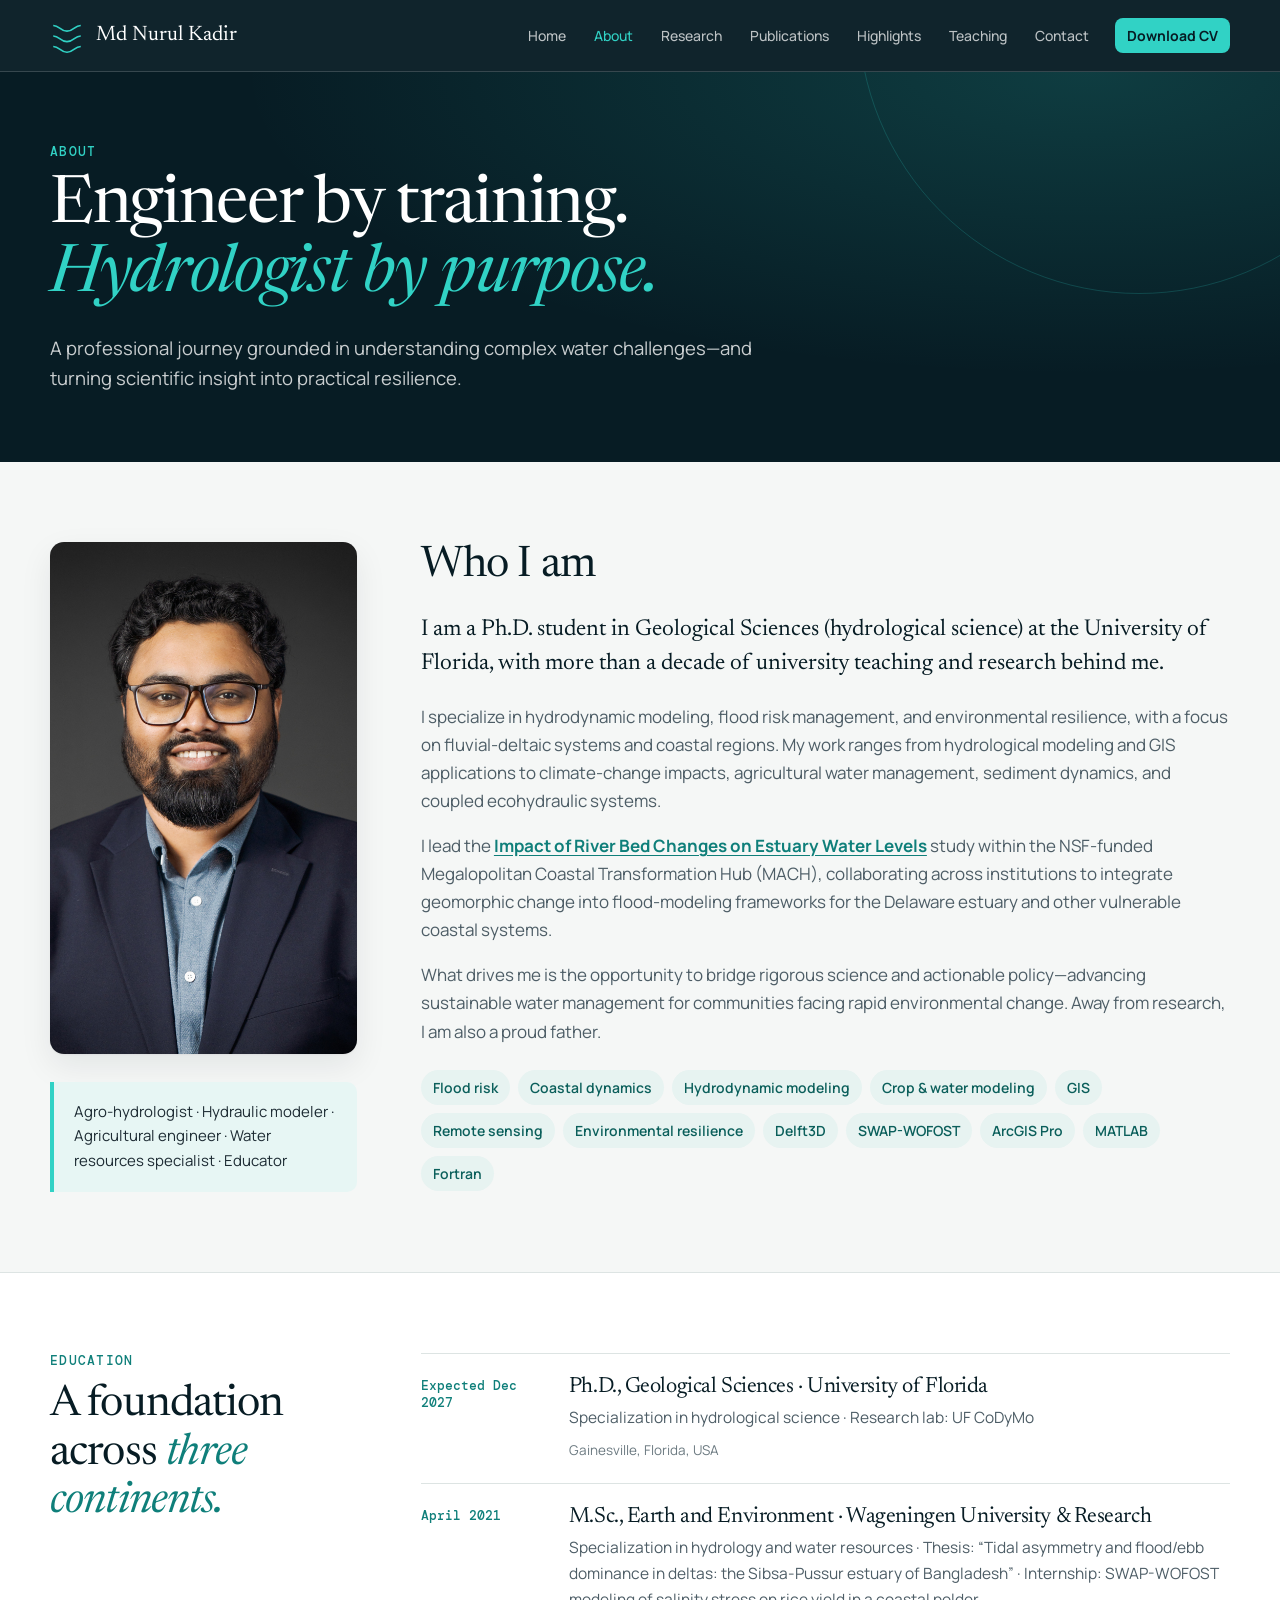
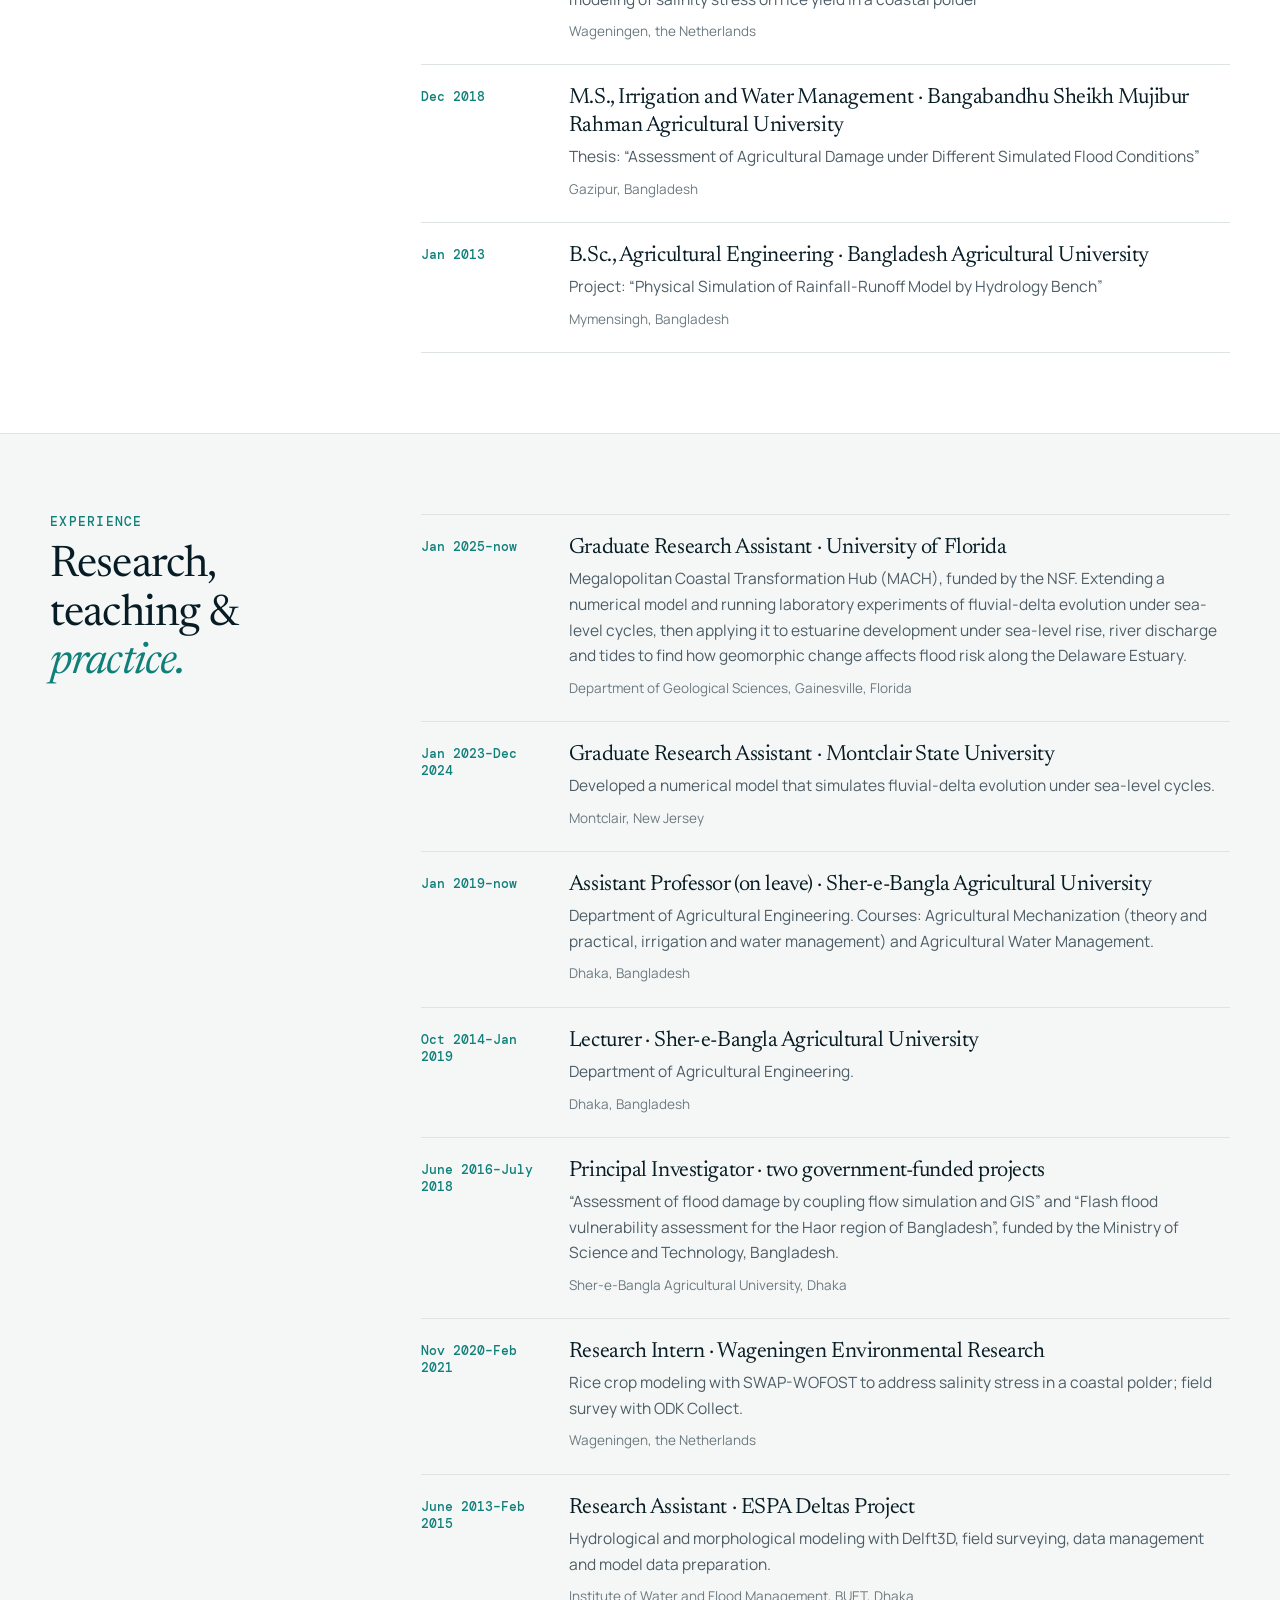
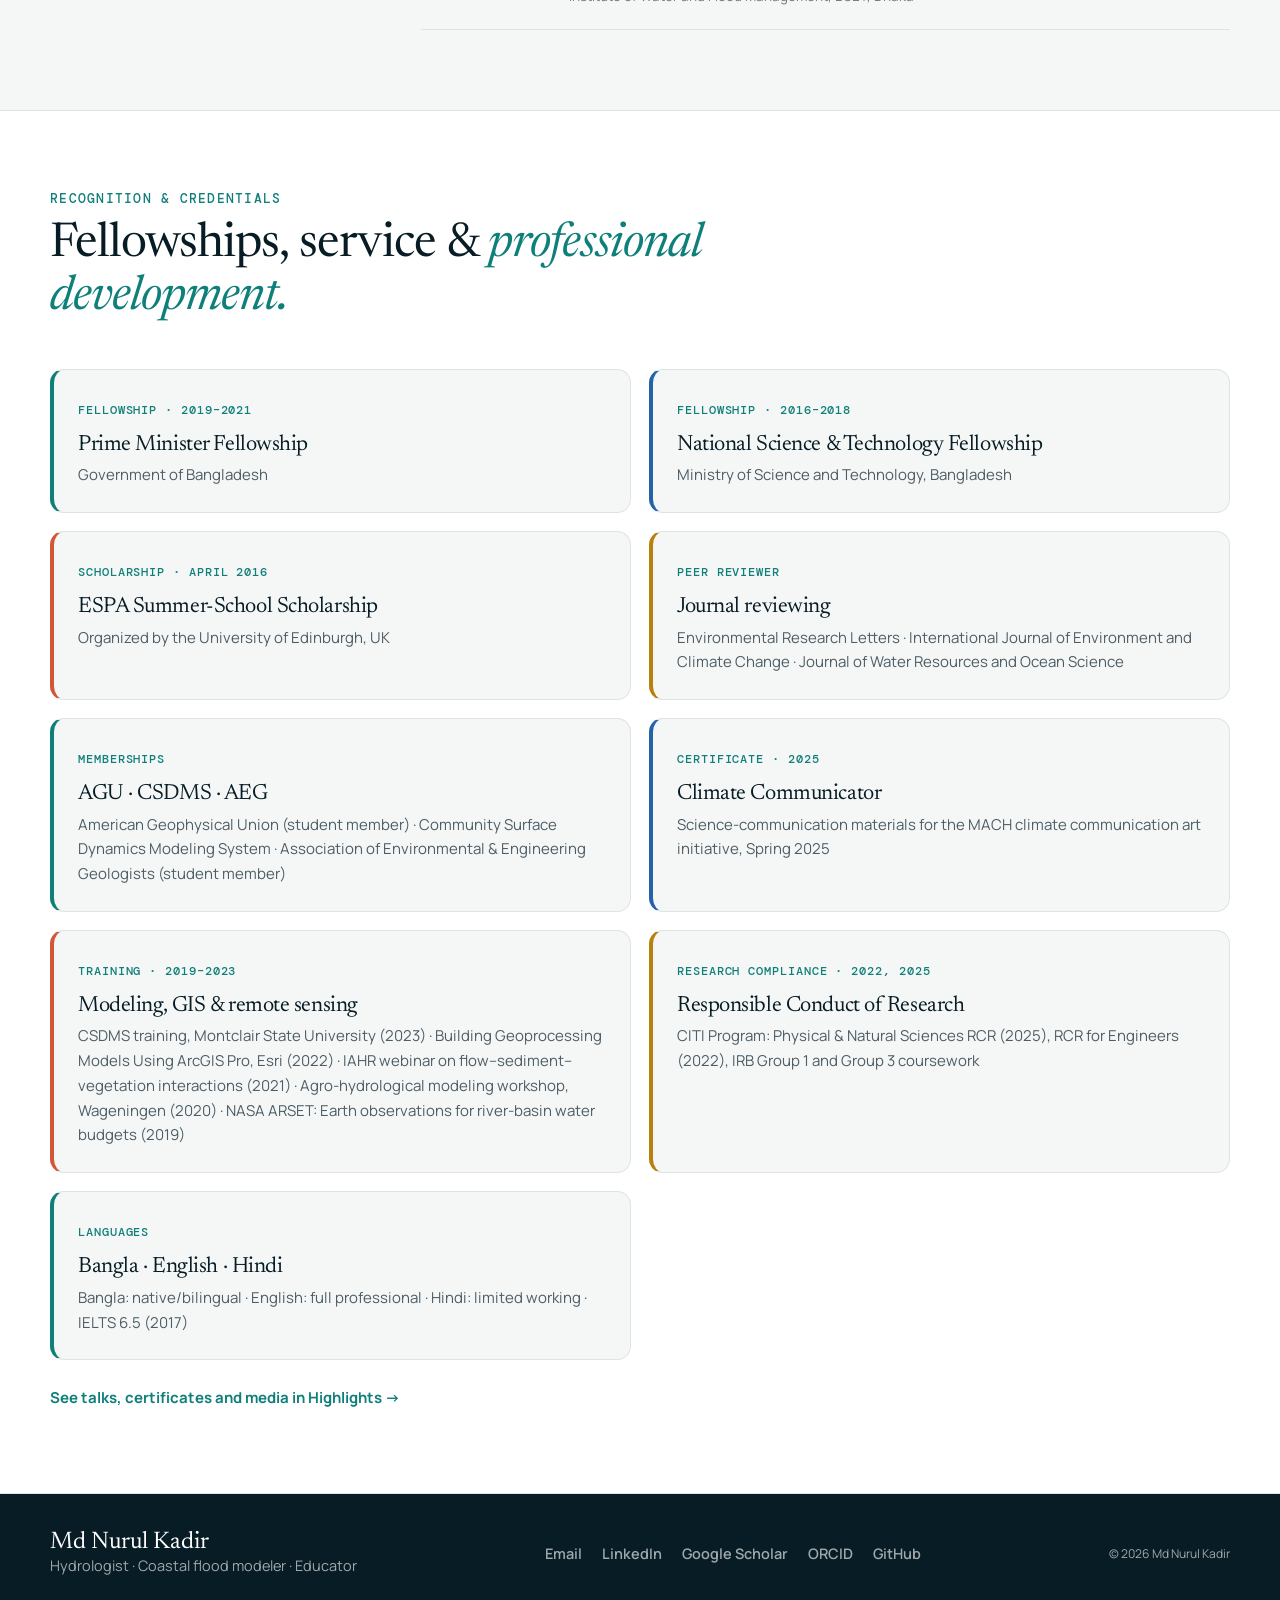
==== commit 71d0a4af: "Add CV (current website link); correct dates and add CV details: degrees, PI projects, ESPA Deltas, " ====
--- a/about.html
+++ b/about.html
@@ -27,7 +27,7 @@
       <a data-nav="highlights" href="highlights.html">Highlights</a>
       <a data-nav="teaching" href="teaching.html">Teaching</a>
       <a data-nav="contact" href="contact.html">Contact</a>
-      <a class="nav-cv" data-cv href="https://www.linkedin.com/in/md-nurul-kadir" target="_blank" rel="noopener">Download CV</a>
+      <a class="nav-cv" data-cv href="assets/cv/Md_Nurul_Kadir_CV.pdf" download="Md_Nurul_Kadir_CV.pdf">Download CV</a>
     </nav>
   </header>
 
@@ -49,7 +49,7 @@
 
         <div class="prose reveal">
           <h2 class="content-title">Who I am</h2>
-          <p class="lead">I am pursuing doctoral research in Geological Sciences with a specialization in hydrological science at the University of Florida.</p>
+          <p class="lead">I am a Ph.D. student in Geological Sciences (hydrological science) at the University of Florida, with more than a decade of university teaching and research behind me.</p>
           <p>I specialize in hydrodynamic modeling, flood risk management, and environmental resilience, with a focus on fluvial-deltaic systems and coastal regions. My work ranges from hydrological modeling and GIS applications to climate-change impacts, agricultural water management, sediment dynamics, and coupled ecohydraulic systems.</p>
           <p>I lead the <a href="https://coastalhub.org/mach-focus-areas/coastal-climate-risk/riverbed-delaware-estuary/" target="_blank" rel="noopener noreferrer"><strong>Impact of River Bed Changes on Estuary Water Levels</strong></a> study within the NSF-funded Megalopolitan Coastal Transformation Hub (MACH), collaborating across institutions to integrate geomorphic change into flood-modeling frameworks for the Delaware estuary and other vulnerable coastal systems.</p>
           <p>What drives me is the opportunity to bridge rigorous science and actionable policy—advancing sustainable water management for communities facing rapid environmental change. Away from research, I am also a proud father.</p>
@@ -60,7 +60,7 @@
             <span>Crop &amp; water modeling</span>
             <span>GIS</span>
             <span>Remote sensing</span>
-            <span>Environmental resilience</span>
+            <span>Environmental resilience</span><span>Delft3D</span><span>SWAP-WOFOST</span><span>ArcGIS Pro</span><span>MATLAB</span><span>Fortran</span>
           </div>
         </div>
       </div>
@@ -68,130 +68,46 @@
 
     <section class="page-section white">
       <div class="shell split">
-        <div>
-          <p class="section-label reveal">Education</p>
-          <h2 class="content-title reveal">A foundation across <em>three continents.</em></h2>
-        </div>
+        <div><p class="section-label reveal">Education</p><h2 class="content-title reveal">A foundation across <em>three continents.</em></h2></div>
         <div class="timeline reveal">
-          <article>
-            <time>2022—2026</time>
-            <div>
-              <h3>University of Florida</h3>
-              <p>Ph.D. study in Geological Sciences · Specialization in Hydrological Science / Coastal Ecosystem Dynamics</p>
-              <small>Gainesville, United States</small>
-            </div>
-          </article>
-          <article>
-            <time>2019—2022</time>
-            <div>
-              <h3>Wageningen University &amp; Research</h3>
-              <p>Master’s in Earth and Environment · Specialized in Hydrology and Water Resources</p>
-              <small>Wageningen, the Netherlands</small>
-            </div>
-          </article>
-          <article>
-            <time>2009—2013</time>
-            <div>
-              <h3>Bangladesh Agricultural University</h3>
-              <p>B.Sc. in Agricultural Engineering · Irrigation and Water Management</p>
-              <small>Mymensingh, Bangladesh</small>
-            </div>
-          </article>
+          <article><time>Expected Dec 2027</time><div><h3>Ph.D., Geological Sciences · University of Florida</h3><p>Specialization in hydrological science · Research lab: <a href="https://uf-codymo-lab.github.io/" target="_blank" rel="noopener">UF CoDyMo</a></p><small>Gainesville, Florida, USA</small></div></article>
+          <article><time>April 2021</time><div><h3>M.Sc., Earth and Environment · Wageningen University &amp; Research</h3><p>Specialization in hydrology and water resources · Thesis: “Tidal asymmetry and flood/ebb dominance in deltas: the Sibsa-Pussur estuary of Bangladesh” · Internship: SWAP-WOFOST modeling of salinity stress on rice yield in a coastal polder</p><small>Wageningen, the Netherlands</small></div></article>
+          <article><time>Dec 2018</time><div><h3>M.S., Irrigation and Water Management · Bangabandhu Sheikh Mujibur Rahman Agricultural University</h3><p>Thesis: “Assessment of Agricultural Damage under Different Simulated Flood Conditions”</p><small>Gazipur, Bangladesh</small></div></article>
+          <article><time>Jan 2013</time><div><h3>B.Sc., Agricultural Engineering · Bangladesh Agricultural University</h3><p>Project: “Physical Simulation of Rainfall-Runoff Model by Hydrology Bench”</p><small>Mymensingh, Bangladesh</small></div></article>
         </div>
       </div>
     </section>
 
     <section class="page-section">
       <div class="shell split">
-        <div>
-          <p class="section-label reveal">Experience</p>
-          <h2 class="content-title reveal">Research, teaching &amp; <em>practice.</em></h2>
-        </div>
+        <div><p class="section-label reveal">Experience</p><h2 class="content-title reveal">Research, teaching &amp; <em>practice.</em></h2></div>
         <div class="timeline reveal">
-          <article>
-            <time>2022—2026</time>
-            <div>
-              <h3>Graduate Research Assistant</h3>
-              <p>Department of Geological Sciences, University of Florida</p>
-              <small>Gainesville, United States</small>
-            </div>
-          </article>
-          <article>
-            <time>2019—Present</time>
-            <div>
-              <h3>Assistant Professor · On leave</h3>
-              <p>Department of Agricultural Engineering, Sher-e-Bangla Agricultural University</p>
-              <small>Dhaka, Bangladesh</small>
-            </div>
-          </article>
-          <article>
-            <time>2014—2019</time>
-            <div>
-              <h3>Lecturer</h3>
-              <p>Department of Agricultural Engineering, Sher-e-Bangla Agricultural University</p>
-              <small>Dhaka, Bangladesh</small>
-            </div>
-          </article>
-          <article>
-            <time>2013—2015</time>
-            <div>
-              <h3>Research Associate</h3>
-              <p>Institute of Water and Flood Management, Bangladesh University of Engineering and Technology</p>
-              <small>Dhaka, Bangladesh</small>
-            </div>
-          </article>
+          <article><time>Jan 2025–now</time><div><h3>Graduate Research Assistant · University of Florida</h3><p>Megalopolitan Coastal Transformation Hub (MACH), funded by the NSF. Extending a numerical model and running laboratory experiments of fluvial-delta evolution under sea-level cycles, then applying it to estuarine development under sea-level rise, river discharge and tides to find how geomorphic change affects flood risk along the Delaware Estuary.</p><small>Department of Geological Sciences, Gainesville, Florida</small></div></article>
+          <article><time>Jan 2023–Dec 2024</time><div><h3>Graduate Research Assistant · Montclair State University</h3><p>Developed a numerical model that simulates fluvial-delta evolution under sea-level cycles.</p><small>Montclair, New Jersey</small></div></article>
+          <article><time>Jan 2019–now</time><div><h3>Assistant Professor (on leave) · Sher-e-Bangla Agricultural University</h3><p>Department of Agricultural Engineering. Courses: Agricultural Mechanization (theory and practical, irrigation and water management) and Agricultural Water Management.</p><small>Dhaka, Bangladesh</small></div></article>
+          <article><time>Oct 2014–Jan 2019</time><div><h3>Lecturer · Sher-e-Bangla Agricultural University</h3><p>Department of Agricultural Engineering.</p><small>Dhaka, Bangladesh</small></div></article>
+          <article><time>June 2016–July 2018</time><div><h3>Principal Investigator · two government-funded projects</h3><p>“Assessment of flood damage by coupling flow simulation and GIS” and “Flash flood vulnerability assessment for the Haor region of Bangladesh”, funded by the Ministry of Science and Technology, Bangladesh.</p><small>Sher-e-Bangla Agricultural University, Dhaka</small></div></article>
+          <article><time>Nov 2020–Feb 2021</time><div><h3>Research Intern · Wageningen Environmental Research</h3><p>Rice crop modeling with SWAP-WOFOST to address salinity stress in a coastal polder; field survey with ODK Collect.</p><small>Wageningen, the Netherlands</small></div></article>
+          <article><time>June 2013–Feb 2015</time><div><h3>Research Assistant · ESPA Deltas Project</h3><p>Hydrological and morphological modeling with Delft3D, field surveying, data management and model data preparation.</p><small>Institute of Water and Flood Management, BUET, Dhaka</small></div></article>
         </div>
       </div>
     </section>
 
     <section class="page-section white">
       <div class="shell">
-        <div class="section-head reveal">
-          <p>Recognition &amp; credentials</p>
-          <h2>Fellowships, memberships &amp; <em>professional development.</em></h2>
+        <div class="section-head reveal"><p>Recognition &amp; credentials</p><h2>Fellowships, service &amp; <em>professional development.</em></h2></div>
+        <div class="info-grid">
+          <div class="info-card reveal"><span>Fellowship · 2019–2021</span><h3>Prime Minister Fellowship</h3><p>Government of Bangladesh</p></div>
+          <div class="info-card reveal"><span>Fellowship · 2016–2018</span><h3>National Science &amp; Technology Fellowship</h3><p>Ministry of Science and Technology, Bangladesh</p></div>
+          <div class="info-card reveal"><span>Scholarship · April 2016</span><h3>ESPA Summer-School Scholarship</h3><p>Organized by the University of Edinburgh, UK</p></div>
+          <div class="info-card reveal"><span>Peer reviewer</span><h3>Journal reviewing</h3><p>Environmental Research Letters · International Journal of Environment and Climate Change · Journal of Water Resources and Ocean Science</p></div>
+          <div class="info-card reveal"><span>Memberships</span><h3>AGU · CSDMS · AEG</h3><p>American Geophysical Union (student member) · Community Surface Dynamics Modeling System · Association of Environmental &amp; Engineering Geologists (student member)</p></div>
+          <div class="info-card reveal"><span>Certificate · 2025</span><h3>Climate Communicator</h3><p>Science-communication materials for the MACH climate communication art initiative, Spring 2025</p></div>
+          <div class="info-card reveal"><span>Training · 2019–2023</span><h3>Modeling, GIS &amp; remote sensing</h3><p>CSDMS training, Montclair State University (2023) · Building Geoprocessing Models Using ArcGIS Pro, Esri (2022) · IAHR webinar on flow–sediment–vegetation interactions (2021) · Agro-hydrological modeling workshop, Wageningen (2020) · NASA ARSET: Earth observations for river-basin water budgets (2019)</p></div>
+          <div class="info-card reveal"><span>Research compliance · 2022, 2025</span><h3>Responsible Conduct of Research</h3><p>CITI Program: Physical &amp; Natural Sciences RCR (2025), RCR for Engineers (2022), IRB Group 1 and Group 3 coursework</p></div>
+          <div class="info-card reveal"><span>Languages</span><h3>Bangla · English · Hindi</h3><p>Bangla: native/bilingual · English: full professional · Hindi: limited working · IELTS 6.5 (2017)</p></div>
         </div>
-        <div class="info-grid">
-          <div class="info-card reveal">
-            <span>Fellowship · 2018</span>
-            <h3>Prime Minister Fellowship</h3>
-            <p>Bangladesh</p>
-          </div>
-          <div class="info-card reveal">
-            <span>Fellowship · 2013</span>
-            <h3>National Science &amp; Technology Fellowship</h3>
-            <p>Ministry of Science and Technology, Bangladesh</p>
-          </div>
-          <div class="info-card reveal">
-            <span>Professional member</span>
-            <h3>American Geophysical Union</h3>
-            <p>Member since 2024</p>
-          </div>
-          <div class="info-card reveal">
-            <span>Professional member</span>
-            <h3>Association of Environmental &amp; Engineering Geologists</h3>
-            <p>Member since 2023</p>
-          </div>
-          <div class="info-card reveal">
-            <span>Certification · 2025</span>
-            <h3>Physical &amp; Natural Sciences Responsible Conduct of Research</h3>
-            <p>CITI Program</p>
-          </div>
-          <div class="info-card reveal">
-            <span>Certification · 2022</span>
-            <h3>Responsible Conduct of Research for Engineers</h3>
-            <p>CITI Program</p>
-          </div>
-          <div class="info-card reveal">
-            <span>Research compliance</span>
-            <h3>IRB training</h3>
-            <p>CITI Group 1 and Group 3 coursework</p>
-          </div>
-          <div class="info-card reveal">
-            <span>Languages &amp; score</span>
-            <h3>Bangla · English · Hindi</h3>
-            <p>Bangla: native/bilingual · English: full professional · Hindi: limited working · IELTS 6.5 (2017)</p>
-          </div>
-        </div>
+        <a class="text-link" href="highlights.html">See talks, certificates and media in Highlights →</a>
       </div>
     </section>
   </main>
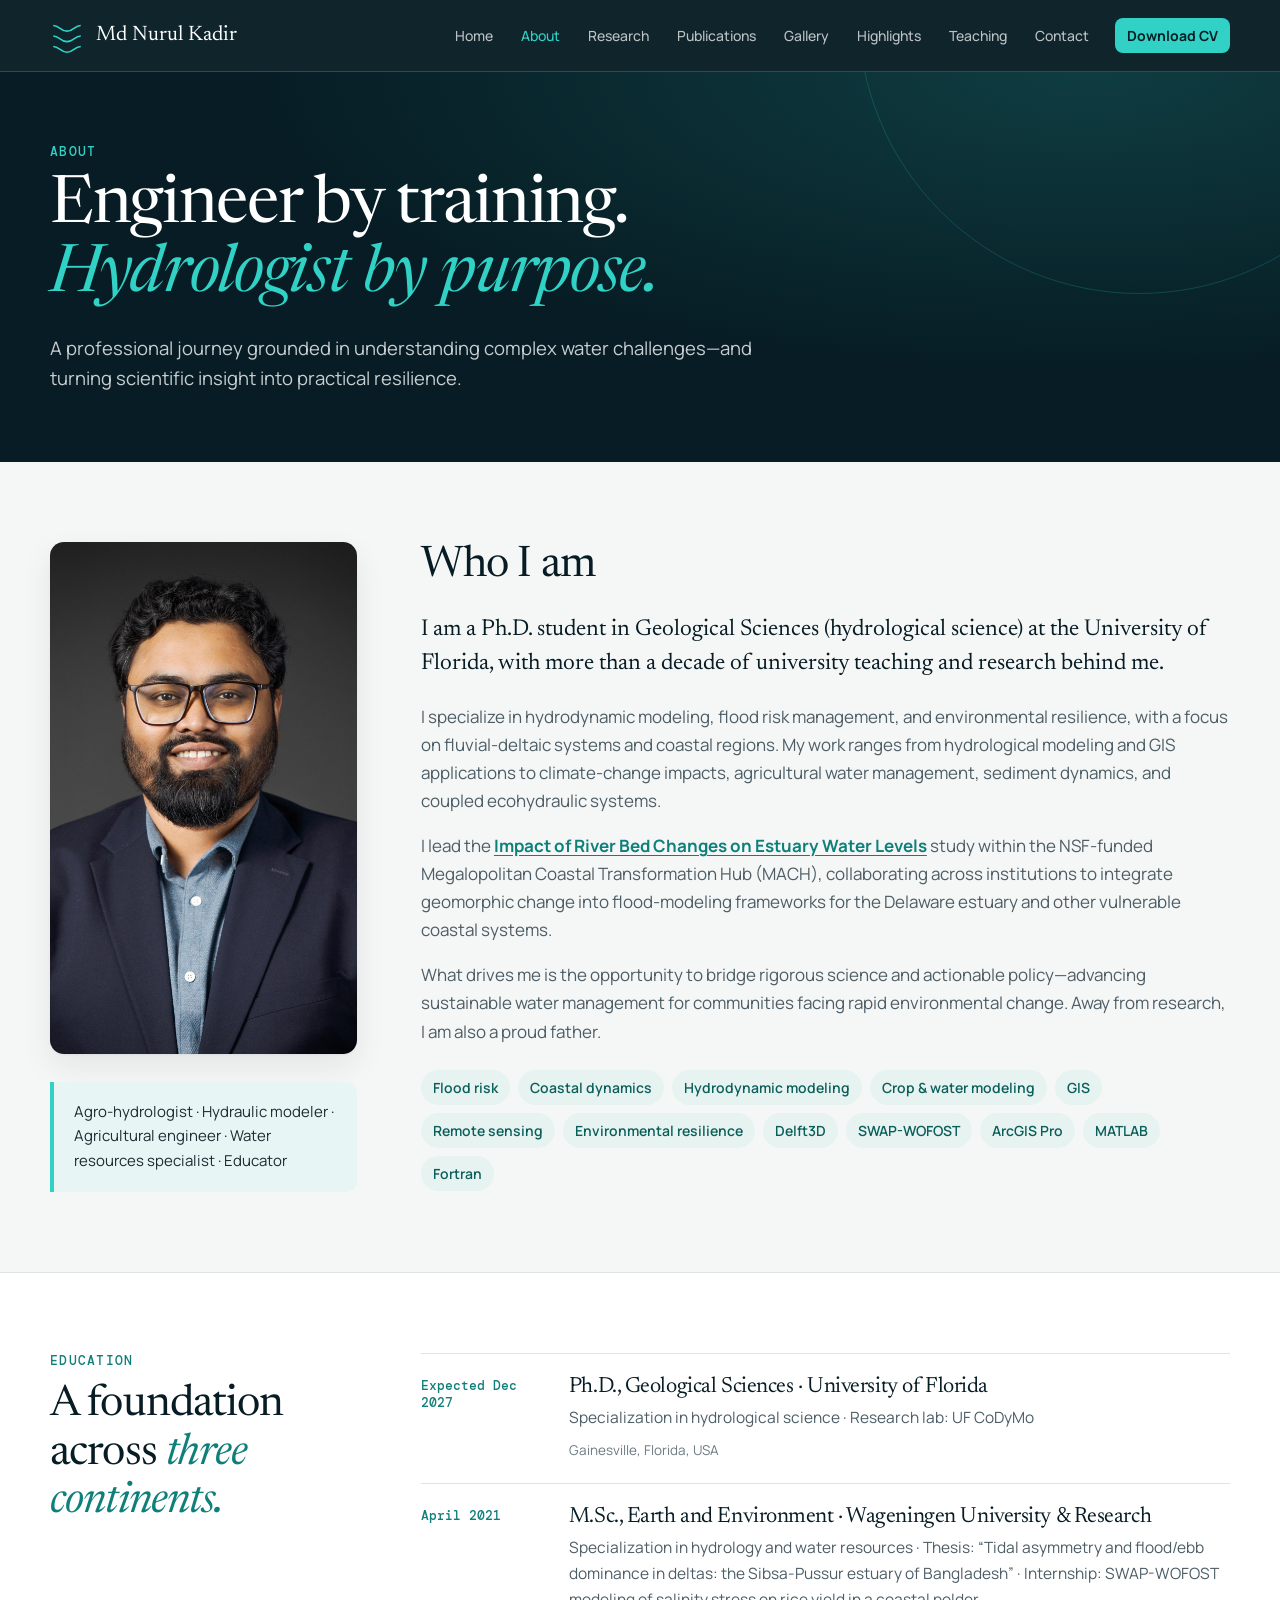
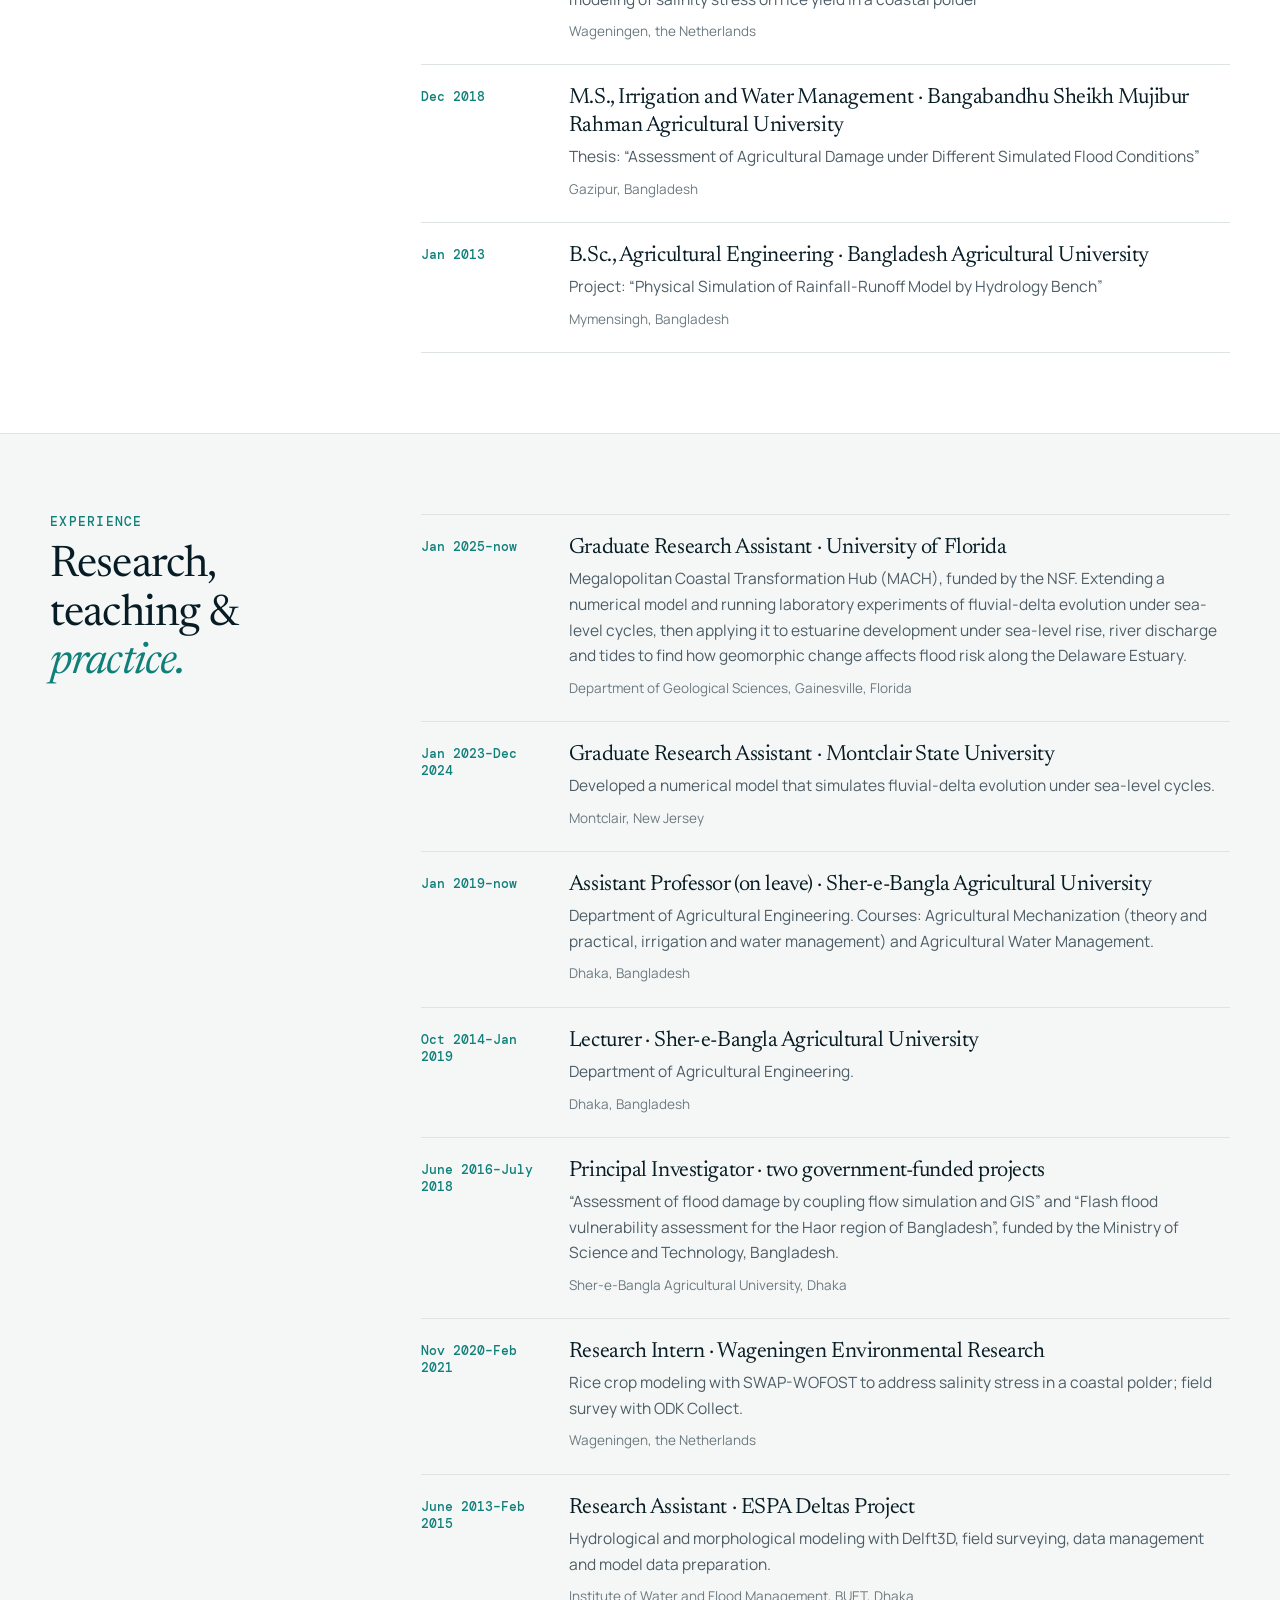
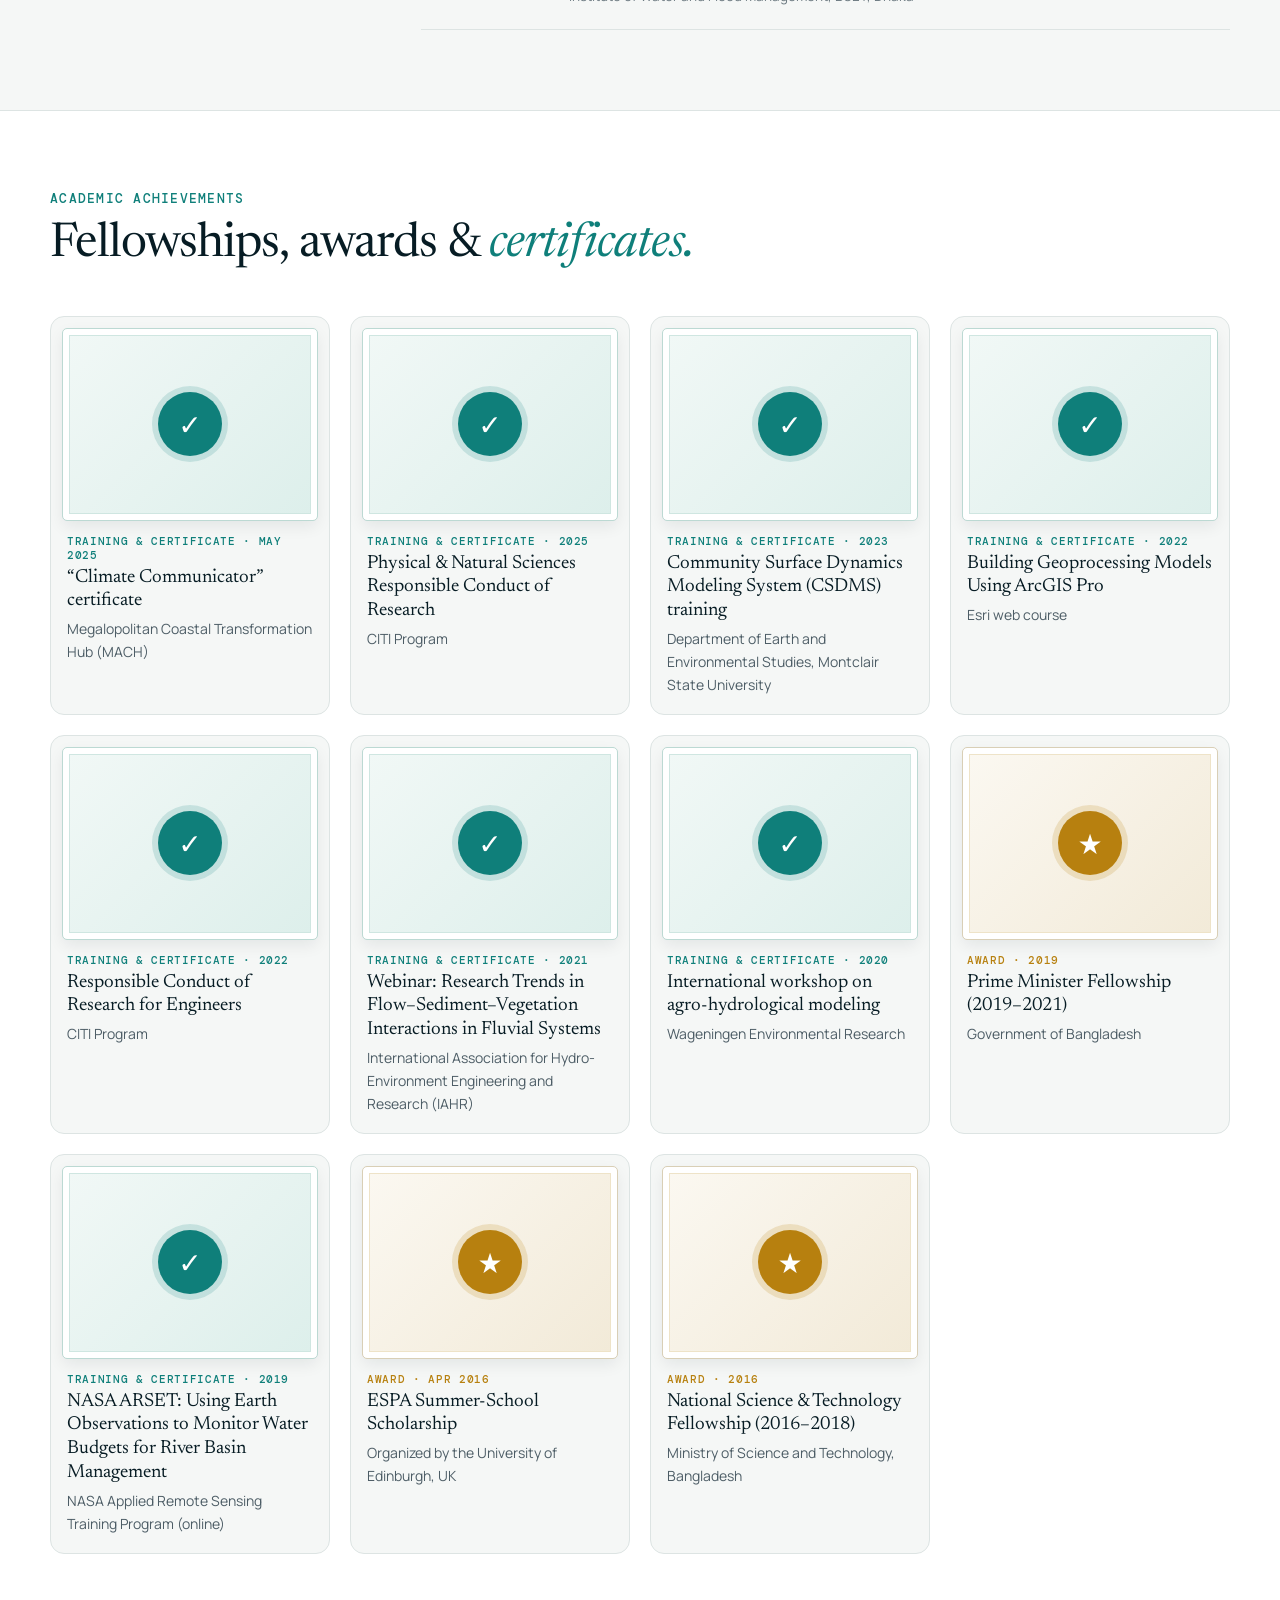
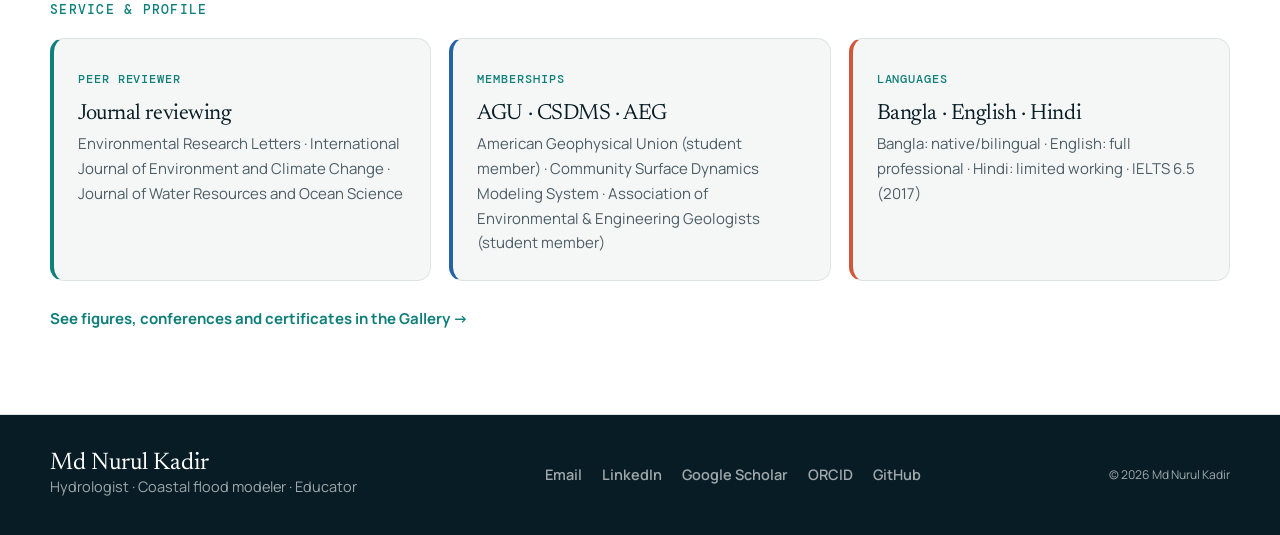
==== commit 4fdf87fe: "Add gallery page, project photo stories and achievements wall - New gallery.html: filterable album w" ====
--- a/about.html
+++ b/about.html
@@ -24,6 +24,7 @@
       <a data-nav="about" href="about.html">About</a>
       <a data-nav="research" href="research.html">Research</a>
       <a data-nav="publications" href="publications.html">Publications</a>
+      <a data-nav="gallery" href="gallery.html">Gallery</a>
       <a data-nav="highlights" href="highlights.html">Highlights</a>
       <a data-nav="teaching" href="teaching.html">Teaching</a>
       <a data-nav="contact" href="contact.html">Contact</a>
@@ -95,19 +96,15 @@
 
     <section class="page-section white">
       <div class="shell">
-        <div class="section-head reveal"><p>Recognition &amp; credentials</p><h2>Fellowships, service &amp; <em>professional development.</em></h2></div>
-        <div class="info-grid">
-          <div class="info-card reveal"><span>Fellowship · 2019–2021</span><h3>Prime Minister Fellowship</h3><p>Government of Bangladesh</p></div>
-          <div class="info-card reveal"><span>Fellowship · 2016–2018</span><h3>National Science &amp; Technology Fellowship</h3><p>Ministry of Science and Technology, Bangladesh</p></div>
-          <div class="info-card reveal"><span>Scholarship · April 2016</span><h3>ESPA Summer-School Scholarship</h3><p>Organized by the University of Edinburgh, UK</p></div>
+        <div class="section-head reveal"><p>Academic achievements</p><h2>Fellowships, awards &amp; <em>certificates.</em></h2></div>
+        <div class="achievement-wall" data-achievements></div>
+        <div class="section-head reveal sub-head"><p>Service &amp; profile</p></div>
+        <div class="info-grid three">
           <div class="info-card reveal"><span>Peer reviewer</span><h3>Journal reviewing</h3><p>Environmental Research Letters · International Journal of Environment and Climate Change · Journal of Water Resources and Ocean Science</p></div>
           <div class="info-card reveal"><span>Memberships</span><h3>AGU · CSDMS · AEG</h3><p>American Geophysical Union (student member) · Community Surface Dynamics Modeling System · Association of Environmental &amp; Engineering Geologists (student member)</p></div>
-          <div class="info-card reveal"><span>Certificate · 2025</span><h3>Climate Communicator</h3><p>Science-communication materials for the MACH climate communication art initiative, Spring 2025</p></div>
-          <div class="info-card reveal"><span>Training · 2019–2023</span><h3>Modeling, GIS &amp; remote sensing</h3><p>CSDMS training, Montclair State University (2023) · Building Geoprocessing Models Using ArcGIS Pro, Esri (2022) · IAHR webinar on flow–sediment–vegetation interactions (2021) · Agro-hydrological modeling workshop, Wageningen (2020) · NASA ARSET: Earth observations for river-basin water budgets (2019)</p></div>
-          <div class="info-card reveal"><span>Research compliance · 2022, 2025</span><h3>Responsible Conduct of Research</h3><p>CITI Program: Physical &amp; Natural Sciences RCR (2025), RCR for Engineers (2022), IRB Group 1 and Group 3 coursework</p></div>
           <div class="info-card reveal"><span>Languages</span><h3>Bangla · English · Hindi</h3><p>Bangla: native/bilingual · English: full professional · Hindi: limited working · IELTS 6.5 (2017)</p></div>
         </div>
-        <a class="text-link" href="highlights.html">See talks, certificates and media in Highlights →</a>
+        <a class="text-link" href="gallery.html">See figures, conferences and certificates in the Gallery →</a>
       </div>
     </section>
   </main>
--- a/styles.css
+++ b/styles.css
@@ -337,6 +337,67 @@
 .lightbox .lb-buttons { display: flex; gap: 8px; }
 .lightbox button { padding: 7px 14px; border: 1px solid var(--darkline); border-radius: 8px; background: transparent; color: var(--white); font-size: 14px; cursor: pointer; }
 .lightbox button:hover { border-color: var(--aqua); color: var(--aqua); }
+.lb-stage img { display: block; width: 100%; max-height: calc(94vh - 70px); object-fit: contain; background: #fff; }
+.lb-stage iframe { display: block; width: 100%; aspect-ratio: 16 / 9; max-height: calc(94vh - 70px); border: 0; background: #000; }
+.badge[data-type="fieldwork"] { background: #e6f0e4; color: #3b5f2c; }
+
+/* ---------- Gallery ---------- */
+.gallery-wall { columns: 3 300px; column-gap: 22px; }
+.gallery-wall .g-tile { margin-bottom: 22px; }
+.gallery-strip { display: grid; grid-template-columns: repeat(4, minmax(0, 1fr)); gap: 20px; align-items: start; }
+.gallery-strip .g-img { aspect-ratio: 4 / 3; }
+.gallery-strip .g-img img { height: 100%; object-fit: cover; }
+.gallery-strip .g-tile[data-group="figures"] .g-img img, .gallery-strip .g-tile[data-group="awards"] .g-img img { object-fit: contain; padding: 8px; }
+.g-tile { display: block; width: 100%; break-inside: avoid; padding: 0; overflow: hidden; border: 1px solid var(--line); border-radius: var(--radius); background: var(--white); box-shadow: var(--shadow); text-align: left; font: inherit; color: inherit; cursor: zoom-in; transition: transform .25s, box-shadow .25s; }
+.g-tile:hover { transform: translateY(-4px); box-shadow: 0 20px 44px rgba(7, 28, 36, .14); }
+.g-img { position: relative; display: block; overflow: hidden; background: #fff; border-bottom: 1px solid var(--line); }
+.g-img img { display: block; width: 100%; height: auto; transition: transform .5s; }
+.g-tile:hover .g-img img { transform: scale(1.04); }
+.g-tile[data-group="events"] .g-img, .g-tile[data-group="field"] .g-img, .g-tile[data-group="media"] .g-img { background: var(--ink2); }
+.g-img .count { position: absolute; right: 10px; bottom: 10px; padding: 4px 10px; border-radius: 100px; background: rgba(7, 28, 36, .82); color: var(--aqua2); font: 500 11px var(--mono); text-transform: uppercase; }
+.g-img .play { position: absolute; inset: 0; margin: auto; width: 58px; height: 58px; border-radius: 50%; background: var(--aqua); box-shadow: 0 10px 30px rgba(0, 0, 0, .35); }
+.g-img .play:after { content: ""; position: absolute; left: 23px; top: 18px; border-left: 18px solid var(--ink); border-top: 11px solid transparent; border-bottom: 11px solid transparent; }
+.g-caption { display: flex; flex-direction: column; gap: 4px; padding: 14px 16px 16px; border-top: 3px solid var(--teal); }
+.g-tile[data-group="events"] .g-caption { border-top-color: var(--blue); }
+.g-tile[data-group="field"] .g-caption { border-top-color: #4f8a3a; }
+.g-tile[data-group="awards"] .g-caption { border-top-color: var(--gold); }
+.g-tile[data-group="media"] .g-caption { border-top-color: var(--coral); }
+.g-caption small { font: 500 11px var(--mono); letter-spacing: .06em; text-transform: uppercase; color: #66757c; }
+.g-caption strong { font: 400 19px/1.25 var(--serif); color: var(--ink); }
+
+/* Photo stories beside each research project */
+.project-media { margin-top: 22px; }
+.story-lead { position: relative; display: block; width: 100%; padding: 0; overflow: hidden; border: 1px solid var(--line); border-radius: 12px; background: #fff; cursor: zoom-in; box-shadow: var(--shadow); }
+.story-lead img { display: block; width: 100%; max-height: 300px; object-fit: contain; transition: transform .5s; }
+.story-lead:hover img { transform: scale(1.03); }
+.zoom-chip { position: absolute; left: 10px; bottom: 10px; padding: 4px 10px; border-radius: 100px; background: rgba(7, 28, 36, .8); color: var(--aqua2); font: 500 10.5px var(--mono); text-transform: uppercase; opacity: 0; transition: opacity .2s; }
+.story-lead:hover .zoom-chip, .story-lead:focus-visible .zoom-chip { opacity: 1; }
+.story-thumbs { display: grid; grid-template-columns: repeat(4, minmax(0, 1fr)); gap: 8px; margin-top: 8px; }
+.story-thumb { position: relative; padding: 0; overflow: hidden; aspect-ratio: 4 / 3; border: 1px solid var(--line); border-radius: 8px; background: #fff; cursor: zoom-in; }
+.story-thumb img { width: 100%; height: 100%; object-fit: cover; transition: transform .4s; }
+.story-thumb:hover img { transform: scale(1.08); }
+.story-thumb span { position: absolute; inset: 0; display: grid; place-items: center; background: rgba(7, 28, 36, .62); color: var(--white); font: 600 18px var(--sans); }
+
+/* Certificates & awards wall */
+.achievement-wall { display: grid; grid-template-columns: repeat(auto-fill, minmax(230px, 1fr)); gap: 20px; margin-bottom: 48px; }
+.a-card { display: flex; flex-direction: column; padding: 0; overflow: hidden; border: 1px solid var(--line); border-radius: var(--radius); background: var(--bg); text-align: left; font: inherit; color: inherit; transition: transform .25s, box-shadow .25s; }
+button.a-card { cursor: zoom-in; }
+a.a-card:hover, button.a-card:hover { transform: translateY(-4px); box-shadow: var(--shadow); }
+.page-section:not(.white) .a-card { background: var(--white); }
+.a-frame { display: grid; place-items: center; aspect-ratio: 4 / 3; margin: 12px 12px 0; padding: 8px; border: 6px solid #fff; outline: 1px solid #d9cfb6; border-radius: 4px; background: #fbf8f1; box-shadow: inset 0 0 0 1px #eee3c8, 0 6px 16px rgba(7, 28, 36, .08); }
+.a-frame img { width: 100%; height: 100%; object-fit: contain; }
+.a-frame.empty { background: linear-gradient(135deg, #fbf8f1, #f2ead8); }
+.a-card[data-type="certificate"] .a-frame.empty { background: linear-gradient(135deg, #f1f8f6, #ddefeb); outline-color: #bcd9d3; box-shadow: inset 0 0 0 1px #cfe6e1, 0 6px 16px rgba(7, 28, 36, .08); }
+.a-seal { display: grid; place-items: center; width: 64px; height: 64px; border-radius: 50%; background: var(--gold); box-shadow: 0 0 0 6px rgba(183, 128, 15, .18); color: #fff; }
+.a-card[data-type="certificate"] .a-seal { background: var(--teal); box-shadow: 0 0 0 6px rgba(15, 127, 122, .16); }
+.a-seal b { font: 400 28px/1 var(--sans); }
+.a-body { display: flex; flex-direction: column; gap: 4px; padding: 14px 16px 18px; }
+.a-body small { font: 500 11px var(--mono); letter-spacing: .06em; text-transform: uppercase; color: var(--teal); }
+.a-card[data-type="award"] .a-body small { color: var(--gold); }
+.a-body strong { font: 400 19px/1.25 var(--serif); color: var(--ink); }
+.a-body span { font-size: 14px; color: var(--muted); }
+.sub-head { margin-bottom: 20px; }
+.info-grid.three { grid-template-columns: repeat(3, minmax(0, 1fr)); }
 
 /* ---------- Motion ---------- */
 .reveal { opacity: 0; transform: translateY(18px); transition: opacity .6s ease-out, transform .6s ease-out; }
@@ -346,7 +407,8 @@
 @media (max-width: 1100px) {
   .site-header nav a { padding: 8px; }
   .bring-grid { grid-template-columns: repeat(2, minmax(0, 1fr)); }
-  .update-grid, .repo-grid, .skill-grid { grid-template-columns: repeat(2, minmax(0, 1fr)); }
+  .update-grid, .repo-grid, .skill-grid, .gallery-strip { grid-template-columns: repeat(2, minmax(0, 1fr)); }
+  .info-grid.three { grid-template-columns: repeat(2, minmax(0, 1fr)); }
 }
 @media (max-width: 940px) {
   :root { --shell: calc(100vw - 32px); }
@@ -371,7 +433,9 @@
 }
 @media (max-width: 640px) {
   body { font-size: 16px; }
-  .bring-grid, .update-grid, .repo-grid, .skill-grid, .info-grid { grid-template-columns: 1fr; }
+  .bring-grid, .update-grid, .repo-grid, .skill-grid, .info-grid, .info-grid.three { grid-template-columns: 1fr; }
+  .gallery-strip { grid-template-columns: repeat(2, minmax(0, 1fr)); gap: 12px; }
+  .gallery-strip .g-caption strong { font-size: 16px; }
   .facts strong { font-size: 28px; }
   .actions .button { width: 100%; justify-content: center; }
   .timeline article { grid-template-columns: 1fr; gap: 4px; }
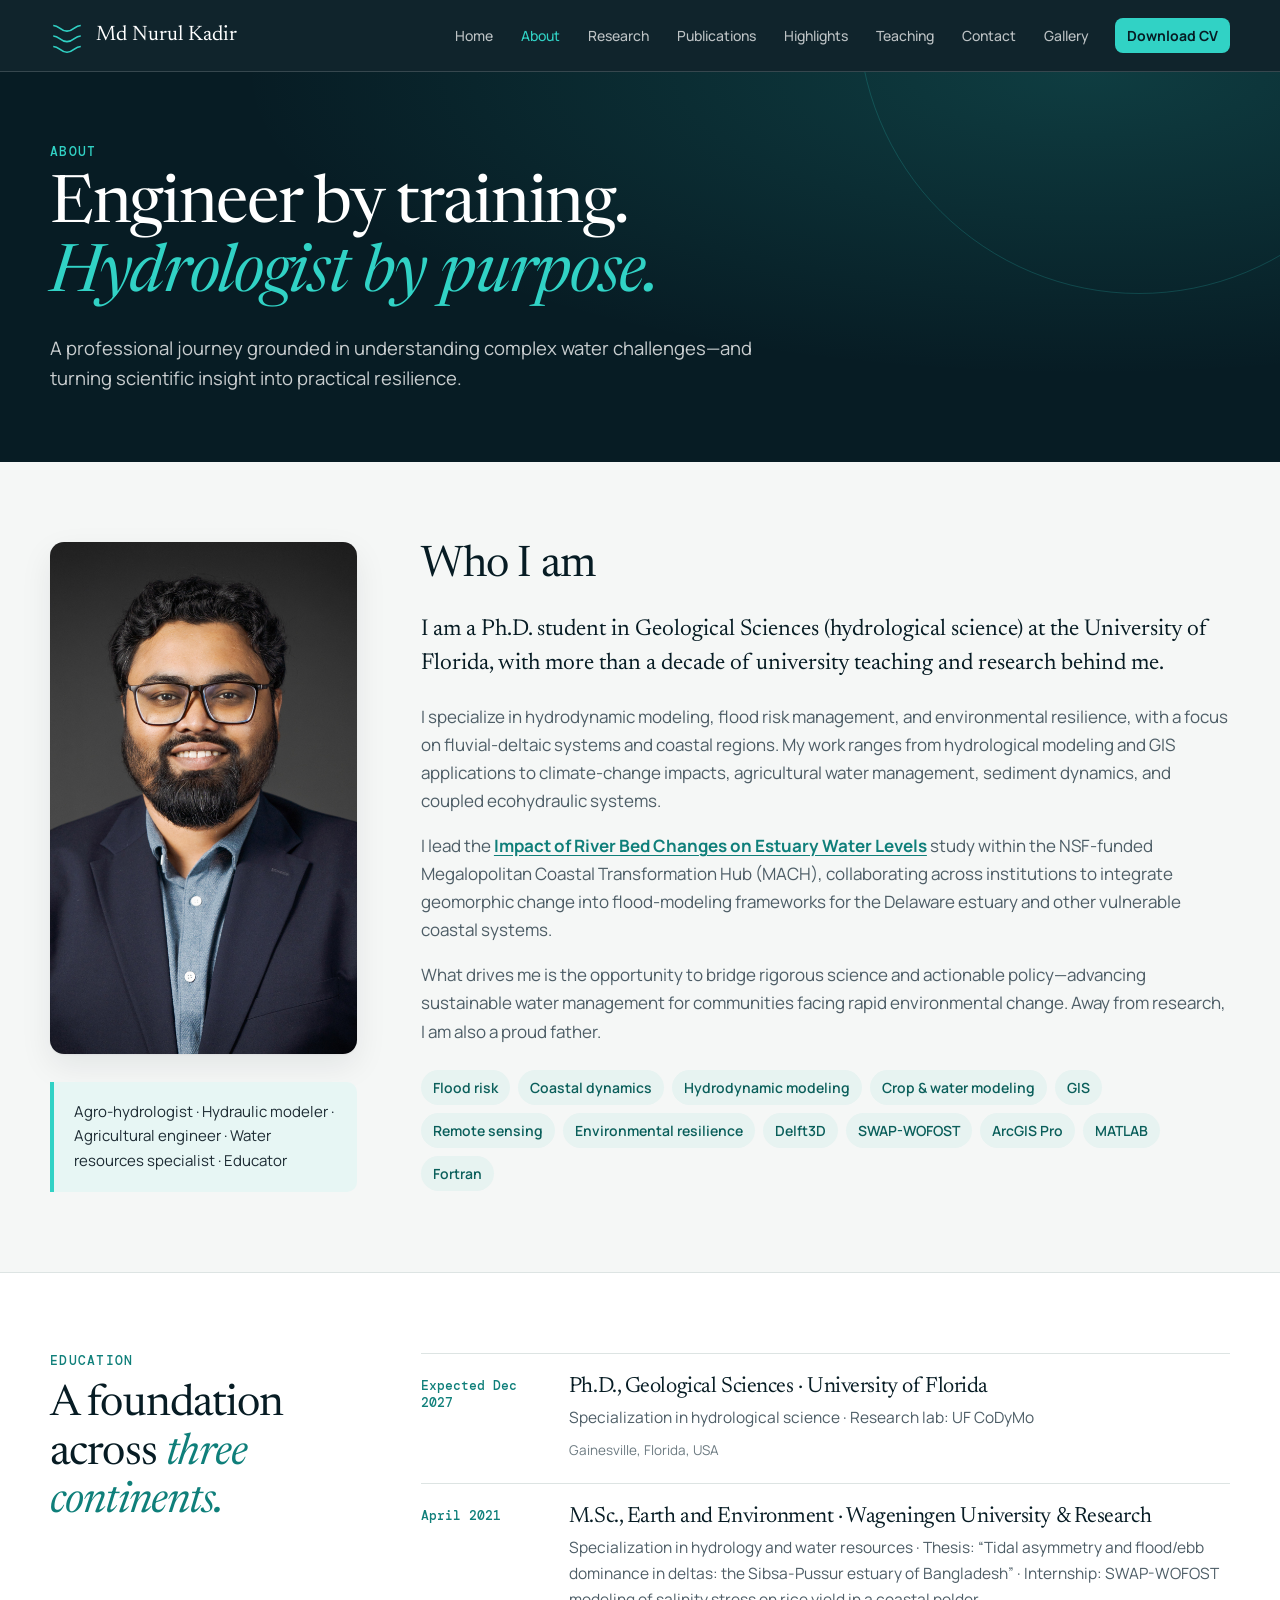
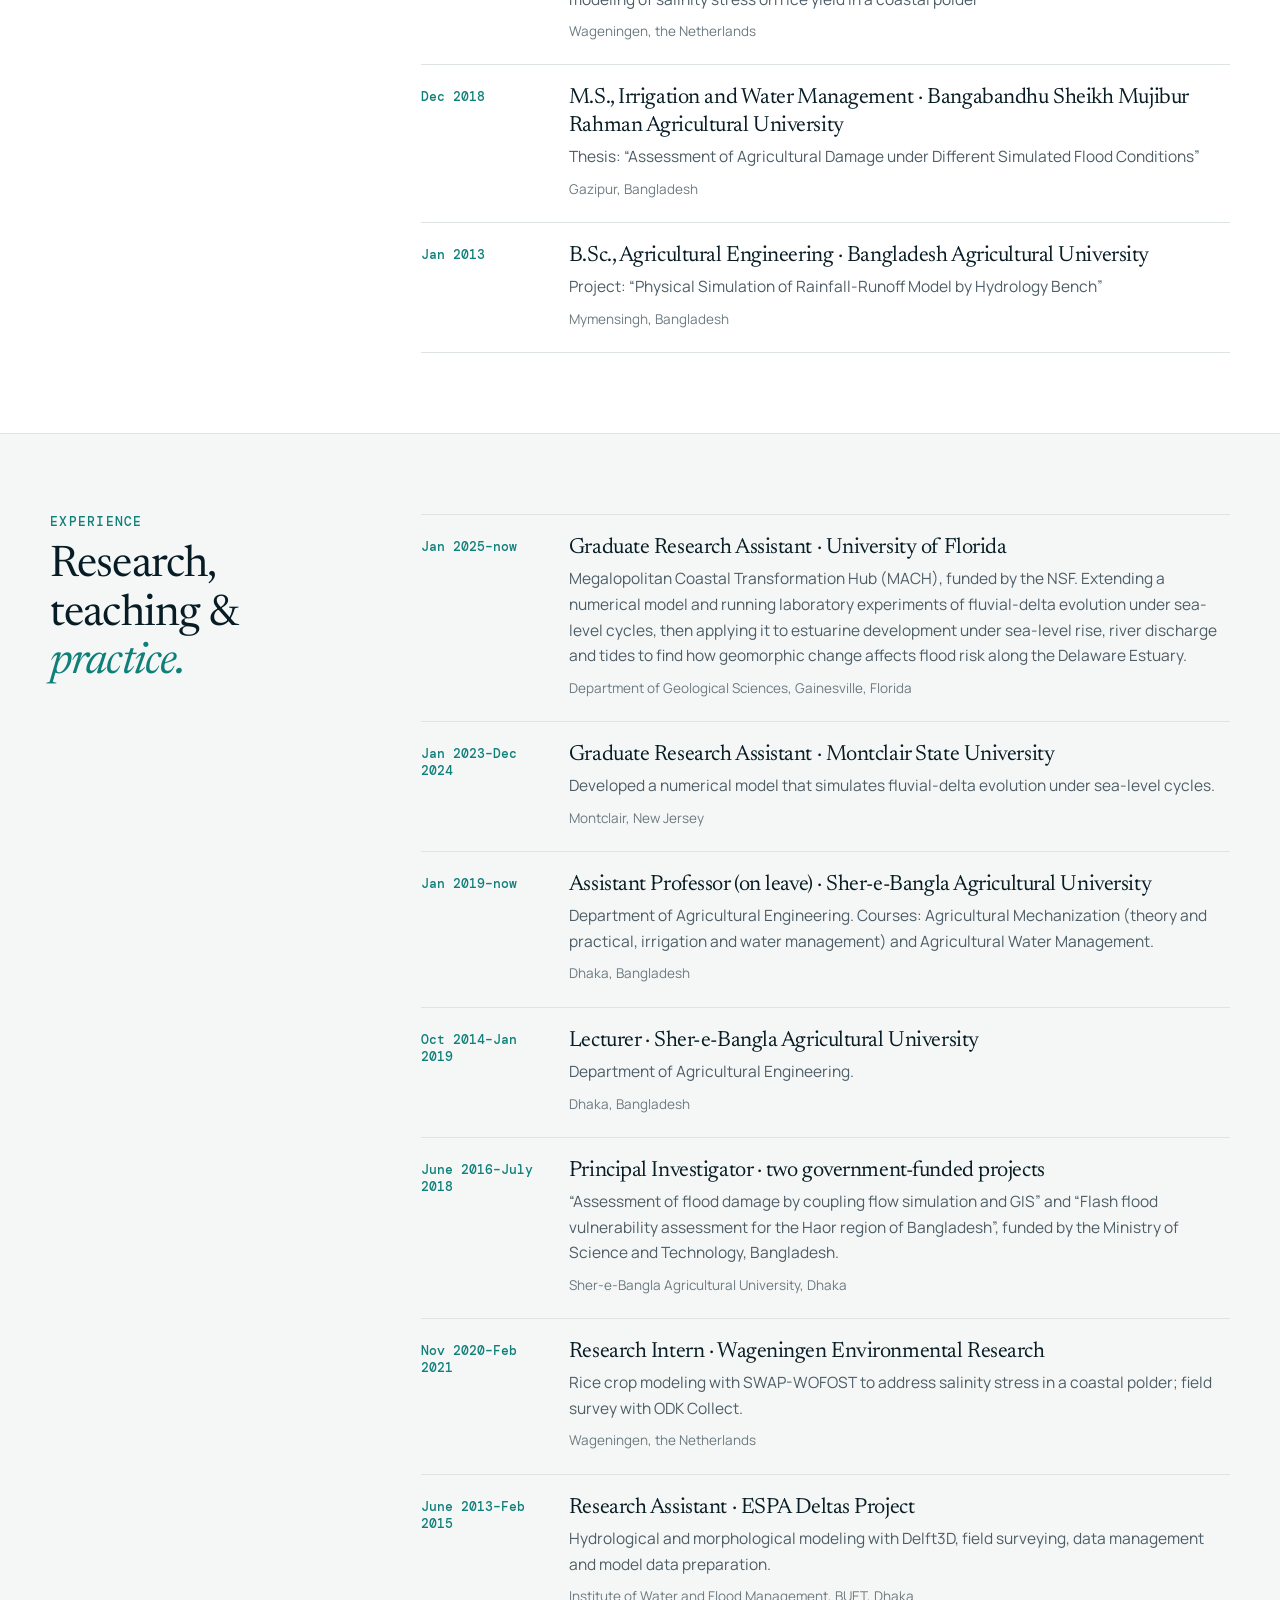
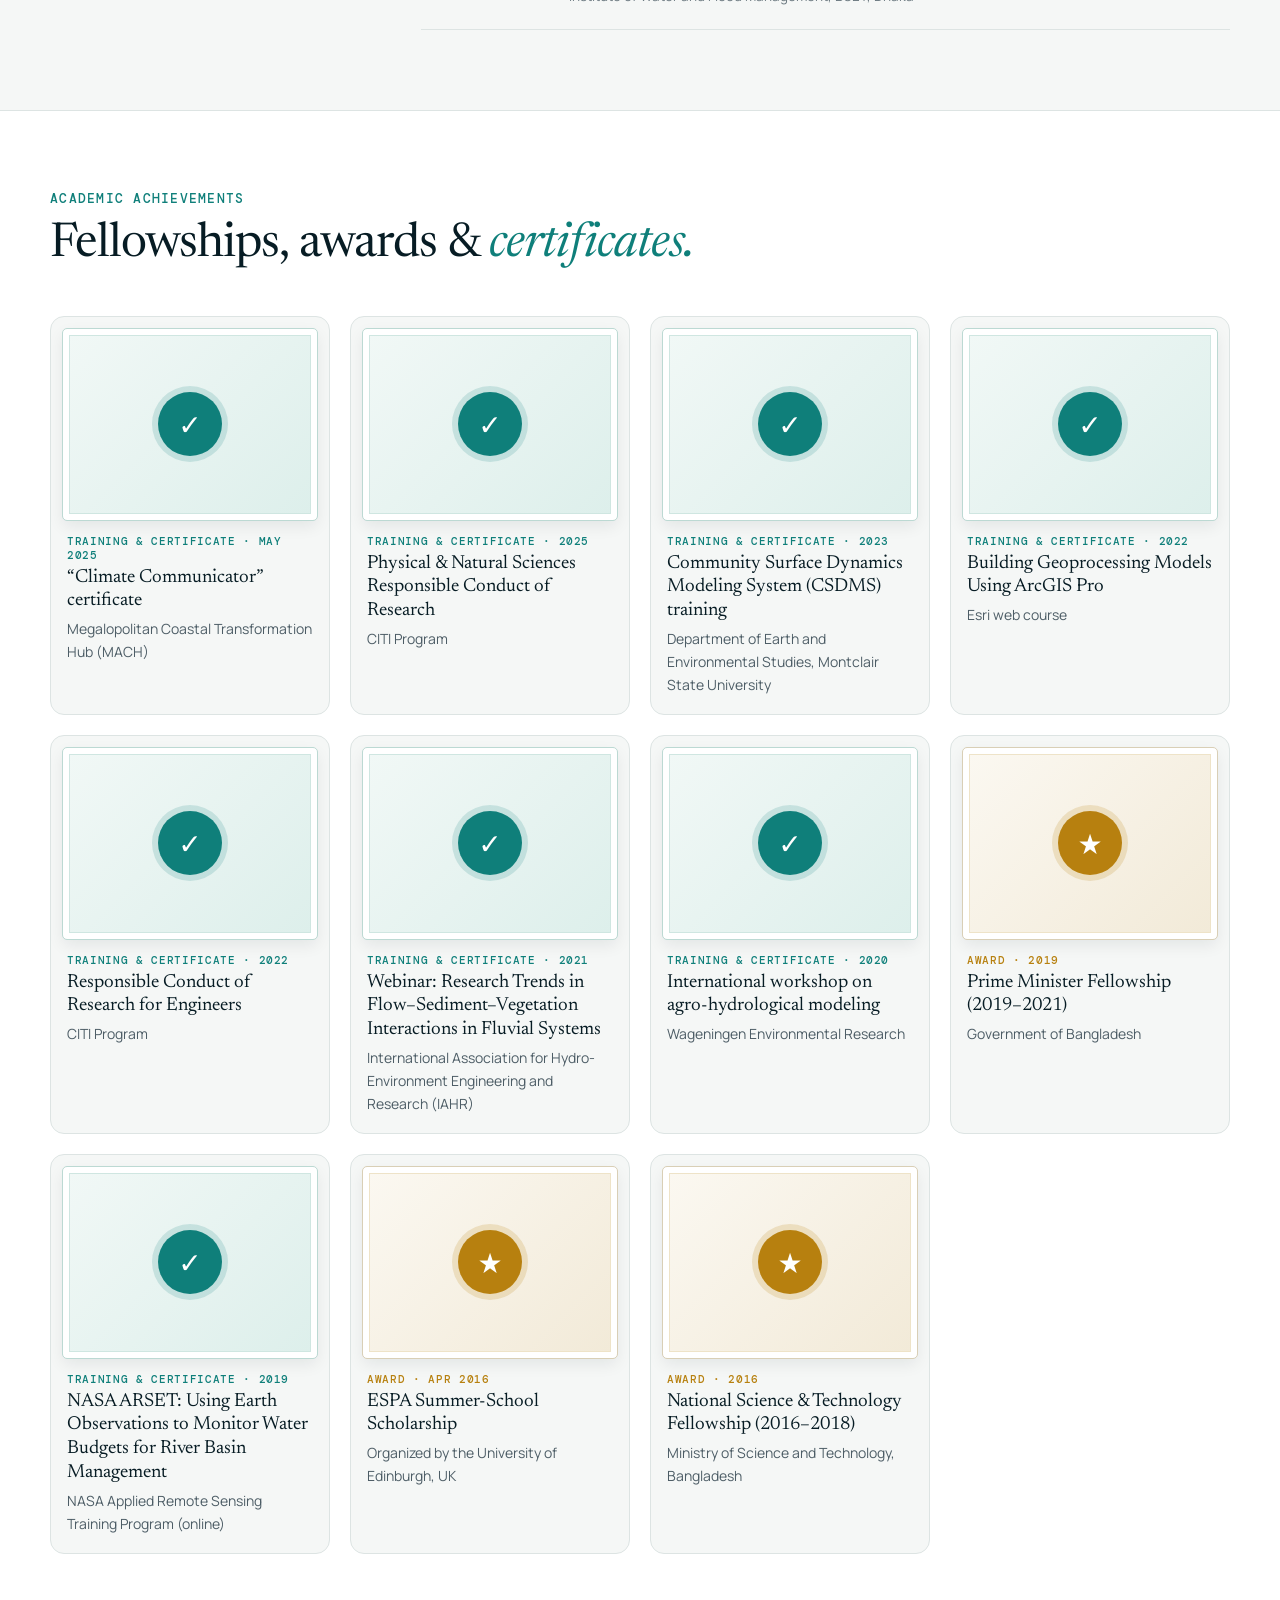
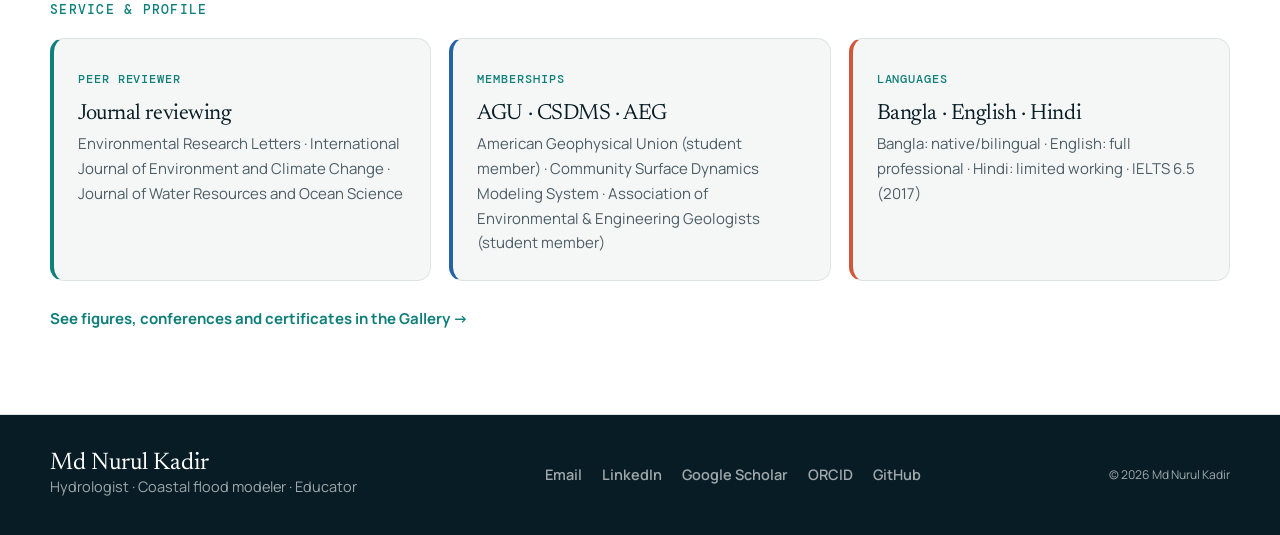
==== commit 95e4aa6a: "Move Gallery menu link to the end, before Download CV Co-Authored-By: Claude Opus 5.5 <noreply@anthr" ====
--- a/about.html
+++ b/about.html
@@ -24,10 +24,10 @@
       <a data-nav="about" href="about.html">About</a>
       <a data-nav="research" href="research.html">Research</a>
       <a data-nav="publications" href="publications.html">Publications</a>
-      <a data-nav="gallery" href="gallery.html">Gallery</a>
       <a data-nav="highlights" href="highlights.html">Highlights</a>
       <a data-nav="teaching" href="teaching.html">Teaching</a>
       <a data-nav="contact" href="contact.html">Contact</a>
+      <a data-nav="gallery" href="gallery.html">Gallery</a>
       <a class="nav-cv" data-cv href="assets/cv/Md_Nurul_Kadir_CV.pdf" download="Md_Nurul_Kadir_CV.pdf">Download CV</a>
     </nav>
   </header>
--- a/styles.css
+++ b/styles.css
@@ -93,6 +93,7 @@
 .profile-links { display: flex; flex-wrap: wrap; gap: 8px 22px; margin-top: 26px; font-size: 14.5px; font-weight: 600; }
 .profile-links a { color: rgba(255, 255, 255, .7); border-bottom: 1px solid var(--darkline); padding-bottom: 2px; }
 .profile-links a:hover { color: var(--aqua); border-color: var(--aqua); }
+.profile-links .say-hello { color: var(--aqua); border-color: rgba(49, 210, 197, .45); }
 .portrait-wrap { justify-self: end; width: min(100%, 380px); }
 .portrait-frame { position: relative; aspect-ratio: 1; border-radius: 50% 46% 48% 52%; overflow: hidden; border: 1px solid var(--darkline); box-shadow: 0 30px 80px rgba(0, 0, 0, .35); }
 .portrait-frame img { width: 100%; height: 100%; object-fit: cover; }
